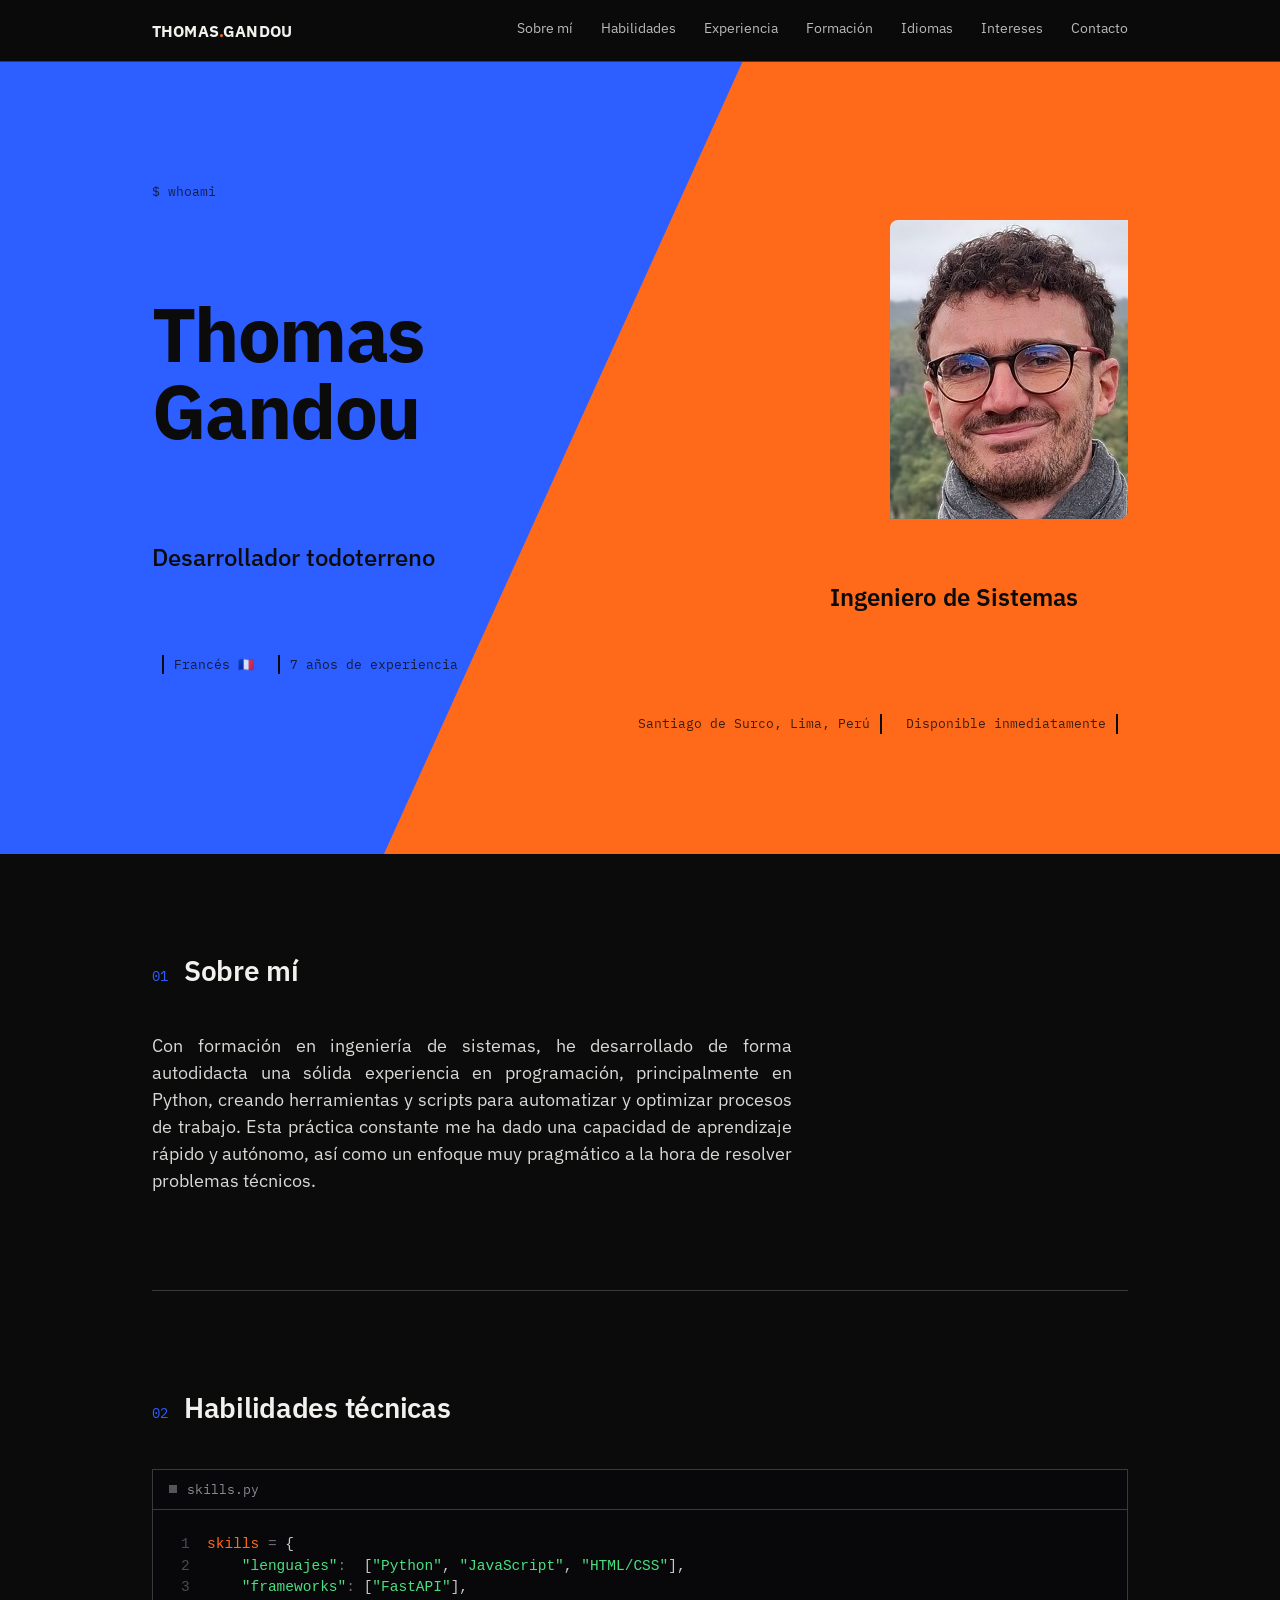
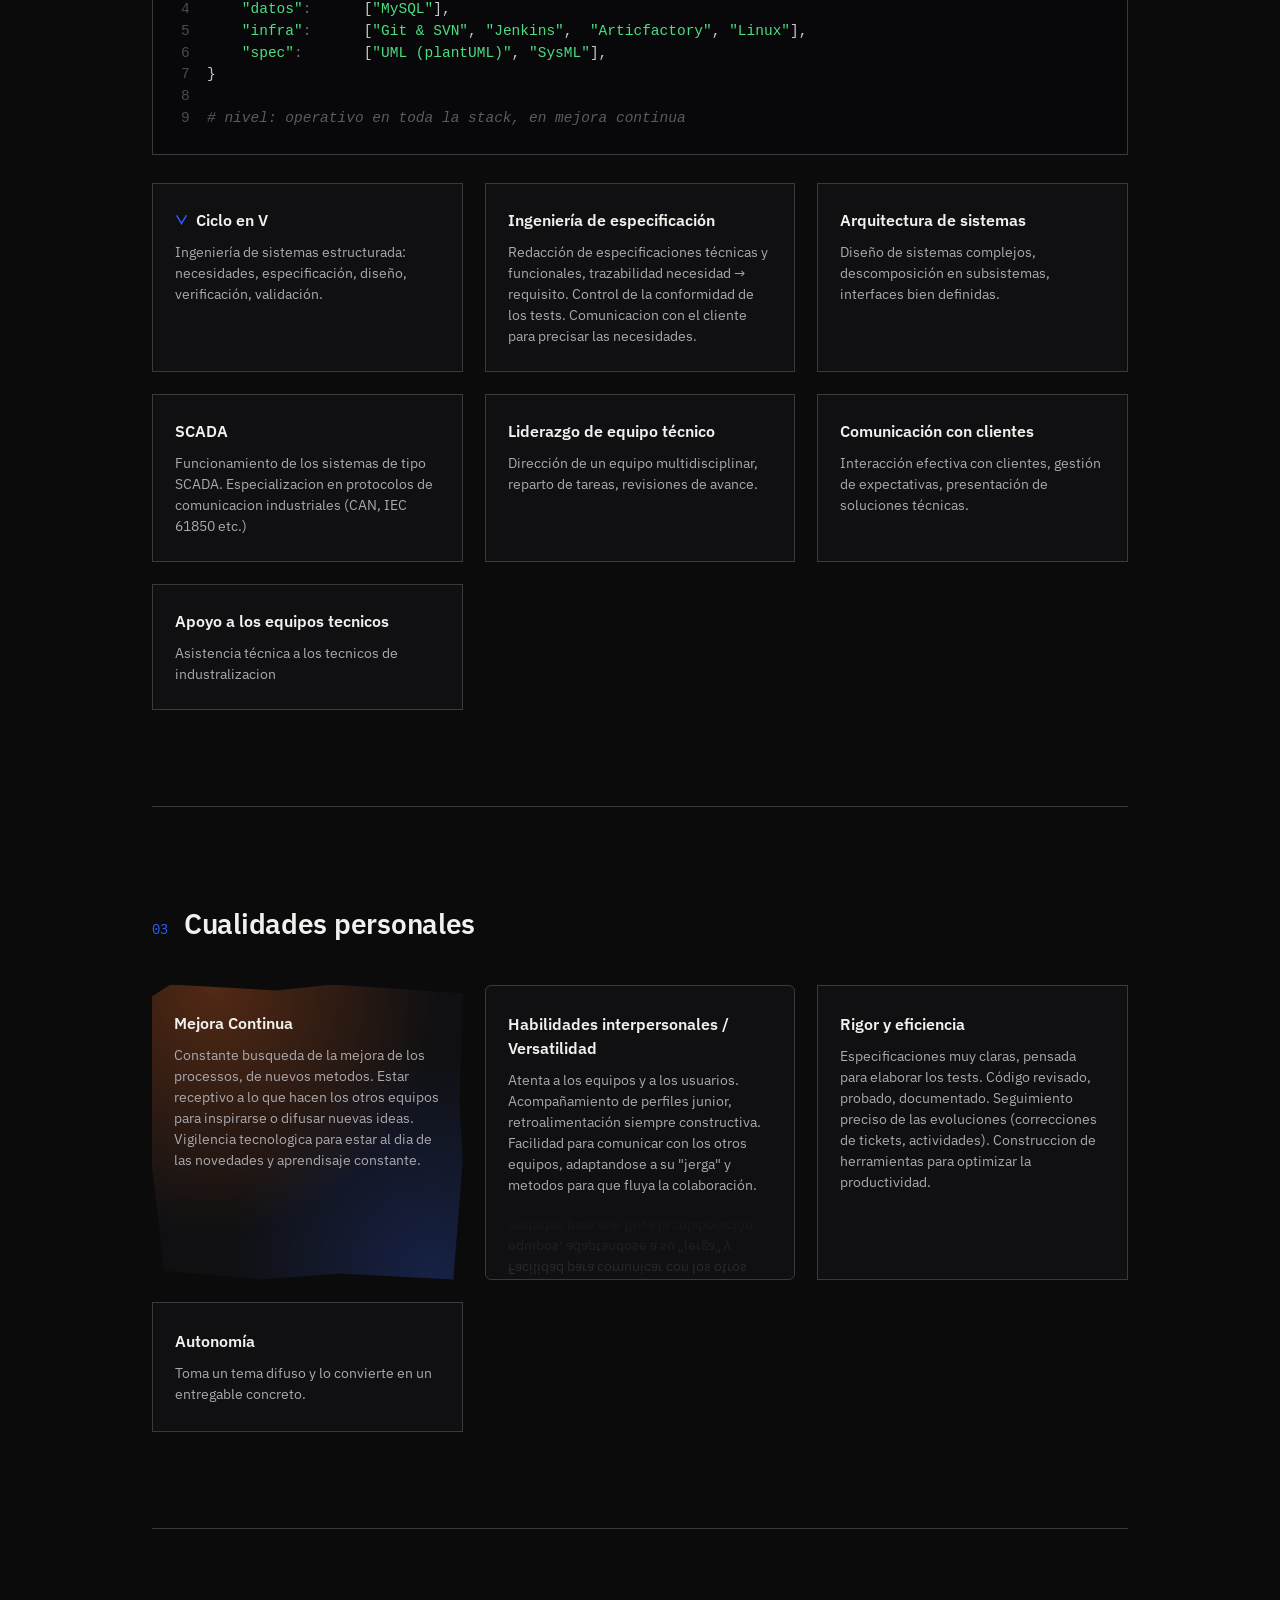
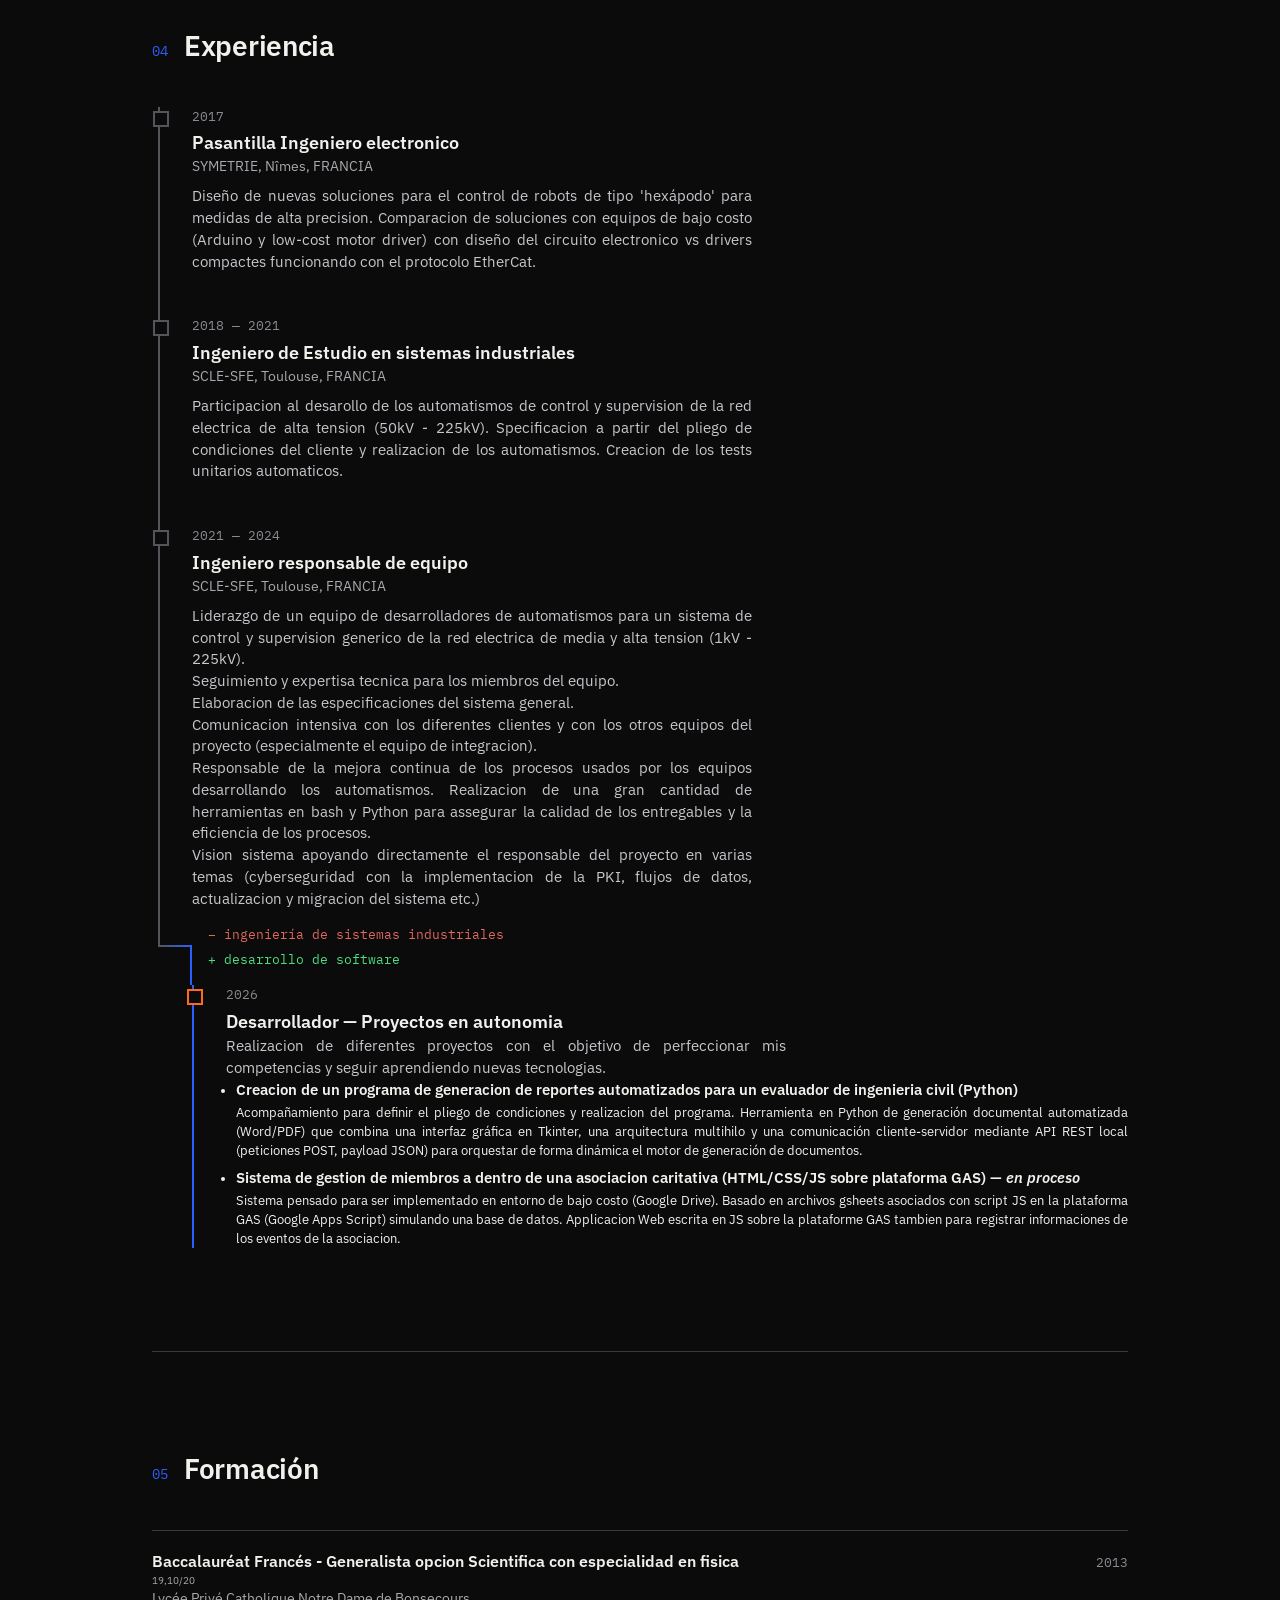
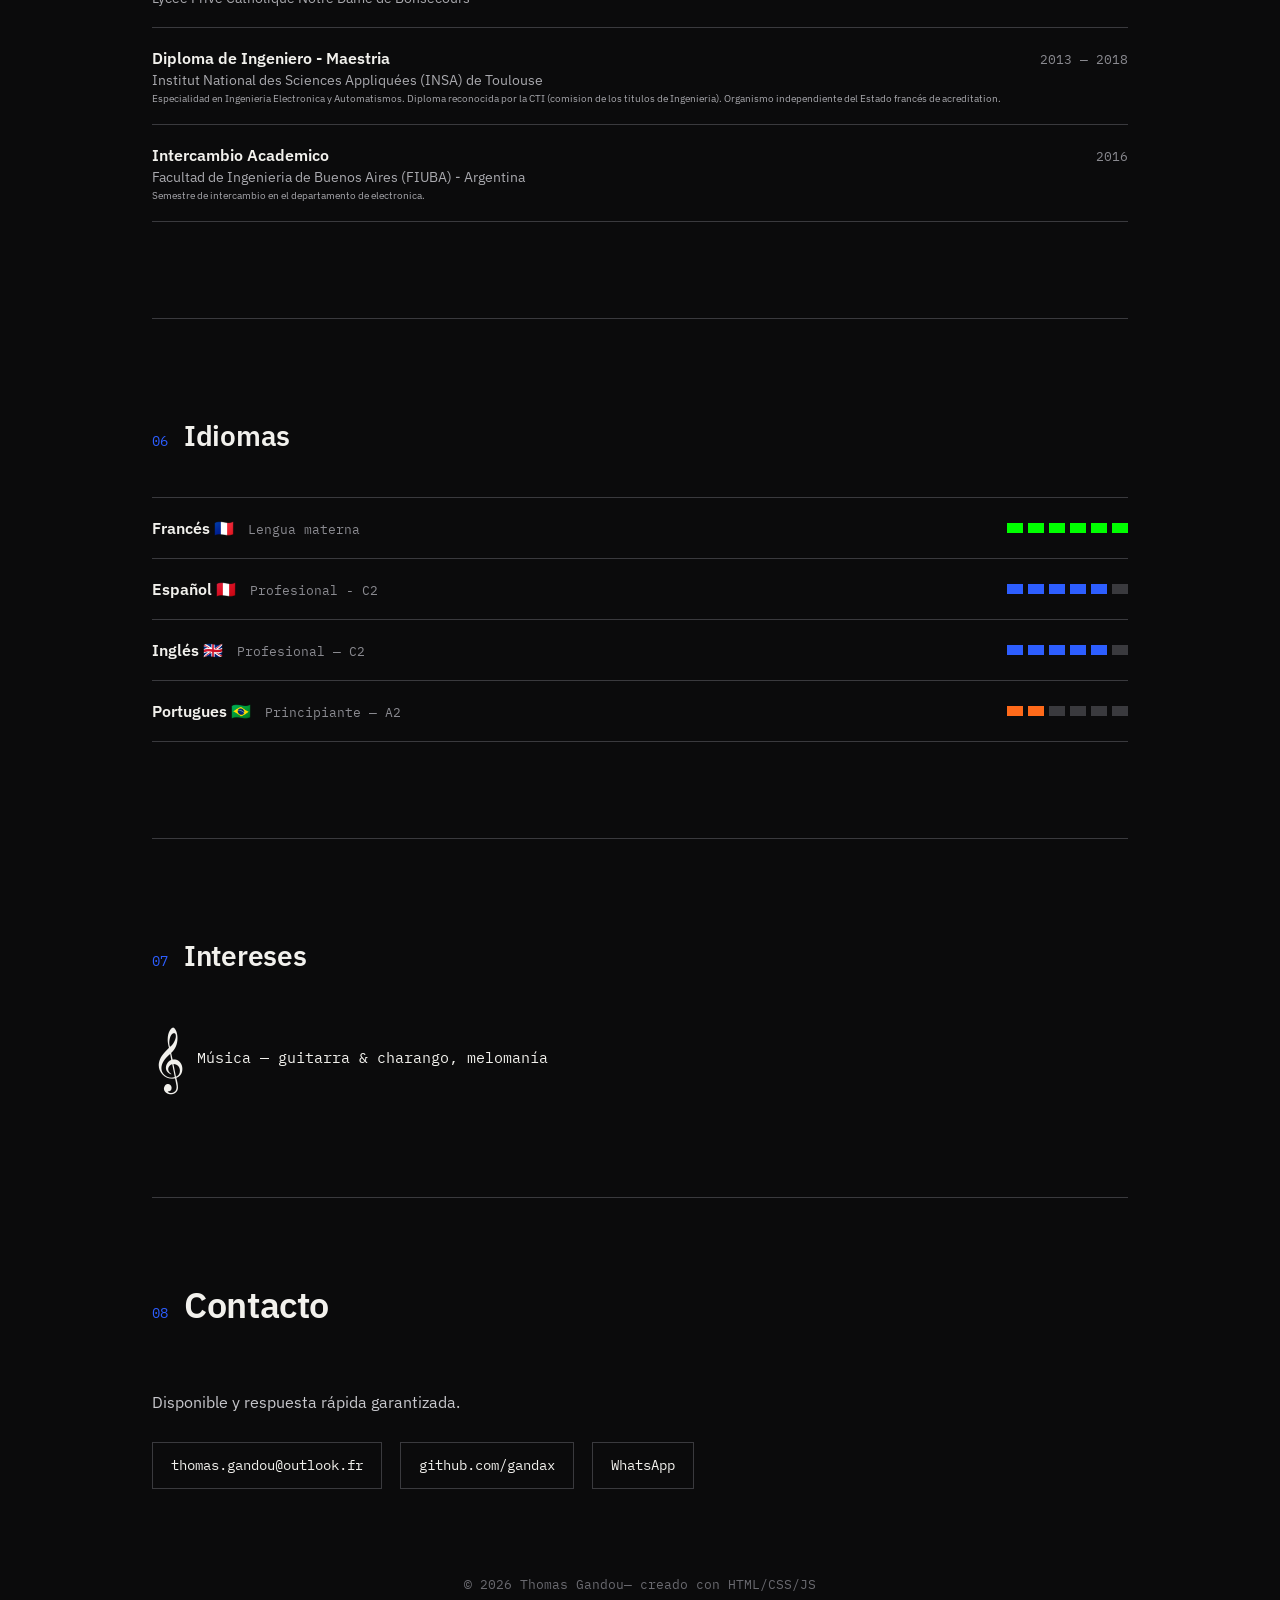
==== index.html @ 2ff6d4aa "First Commit" ====
<!DOCTYPE html>
<html lang="es">
<head>
  <meta charset="UTF-8">
  <meta name="viewport" content="width=device-width, initial-scale=1">
  <title>Thomas Gandou — Desarrollador Python</title>
  <link rel="stylesheet" href="style.css">
  <link rel="preconnect" href="https://fonts.googleapis.com">
  <link rel="preconnect" href="https://fonts.gstatic.com" crossorigin>
  <link href="https://fonts.googleapis.com/css2?family=IBM+Plex+Sans:wght@400;500;600;700&family=IBM+Plex+Mono:wght@400;500;600&display=swap" rel="stylesheet">
</head>
<body>

<header class="top">
  <nav>
    <div class="brand">THOMAS<span>.</span>GANDOU</div>
    <div class="navlinks">
      <a href="#about">Sobre mí</a>
      <a href="#skills">Habilidades</a>
      <a href="#experience">Experiencia</a>
      <a href="#education">Formación</a>
      <a href="#languages">Idiomas</a>
      <a href="#interests">Intereses</a>
      <a href="#contact">Contacto</a>
    </div>
  </nav>
</header>

<section class="hero">
  <div class="hero-inner">
    <div class="eyebrow opacity-in d1">$ whoami</div>
    <div class="hero-flex">
      <div class="hero-name">
        <h1 class="name opacity-in d2">Thomas<br>Gandou</h1>
      </div>
      <div class="hero-photo opacity-in d2">
        <img src="images/photo_id_squared.jpg" alt="Foto de Thomas Gandou">
      </div>
    </div>
    <p class="role opacity-in d3">Desarrollador todoterreno </p>
    <p class="role-secondary opacity-in d3">Ingeniero de Sistemas</p>
    <div class="hero-meta meta-left opacity-in d4">
      <div>Francés 🇫🇷</div>
      <div>7 años de experiencia</div>
    </div>
    <div class="hero-meta meta-right opacity-in d4">
      <div>Santiago de Surco, Lima, Perú</div>
      <div>Disponible inmediatamente</div>
    </div>
  </div>
</section>

<main class="wrap">

  <section id="about" class="about">
    <div class="section-head"><span class="index">01</span><h2>Sobre mí</h2></div>
    <p class="about-text">Con formación en ingeniería de sistemas, he desarrollado de forma autodidacta una sólida experiencia en programación, principalmente en Python, creando herramientas y scripts para automatizar y optimizar procesos de trabajo. Esta práctica constante me ha dado una capacidad de aprendizaje rápido y autónomo, así como un enfoque muy pragmático a la hora de resolver problemas técnicos.</p>
  </section>

  <section id="skills">
    <div class="section-head"><span class="index">02</span><h2>Habilidades técnicas</h2></div>
    <div class="code-panel">
      <div class="code-titlebar"><span class="dot"></span>skills.py</div>
      <pre><code><span class="ln">1</span><span class="tok-kw">skills</span> <span class="tok-punct">=</span> {
<span class="ln">2</span>    <span class="tok-str">"lenguajes"</span><span class="tok-punct">:</span>  [<span class="tok-str">"Python"</span>, <span class="tok-str">"JavaScript"</span>, <span class="tok-str">"HTML/CSS"</span>],
<span class="ln">3</span>    <span class="tok-str">"frameworks"</span><span class="tok-punct">:</span> [<span class="tok-str">"FastAPI"</span>],
<span class="ln">4</span>    <span class="tok-str">"datos"</span><span class="tok-punct">:</span>      [<span class="tok-str">"MySQL"</span>],
<span class="ln">5</span>    <span class="tok-str">"infra"</span><span class="tok-punct">:</span>      [<span class="tok-str">"Git & SVN"</span>, <span class="tok-str">"Jenkins"</span>,  <span class="tok-str">"Articfactory"</span>, <span class="tok-str">"Linux"</span>],
<span class="ln">6</span>    <span class="tok-str">"spec"</span><span class="tok-punct">:</span>       [<span class="tok-str">"UML (plantUML)"</span>, <span class="tok-str">"SysML"</span>],
<span class="ln">7</span>} 
<span class="ln">8</span>
<span class="ln">9</span><span class="tok-com"># nivel: operativo en toda la stack, en mejora continua</span></code></pre>
    </div>

    <div class="eng-grid">
      <div class="eng-card">
        <h3><svg class="vcycle-icon" viewBox="0 0 16 16"><polyline points="2,3 8,13 14,3"/></svg> Ciclo en V</h3>
        <p>Ingeniería de sistemas estructurada: necesidades, especificación, diseño, verificación, validación.</p>
      </div>
      <div class="eng-card">
        <h3>Ingeniería de especificación</h3>
        <p>Redacción de especificaciones técnicas y funcionales, trazabilidad necesidad → requisito. Control de la conformidad de los tests. Comunicacion con el cliente para precisar las necesidades.</p>
      </div>
      <div class="eng-card">
        <h3>Arquitectura de sistemas</h3>
        <p>Diseño de sistemas complejos, descomposición en subsistemas, interfaces bien definidas.  </p>
      </div>
      <div class="eng-card">
        <h3>SCADA</h3>
        <p>Funcionamiento de los sistemas de tipo SCADA. Especializacion en protocolos de comunicacion industriales (CAN, IEC 61850 etc.)</p>
      </div>
      <div class="eng-card">
        <h3>Liderazgo de equipo técnico</h3>
        <p>Dirección de un equipo multidisciplinar, reparto de tareas, revisiones de avance.</p>
      </div>
      <div class="eng-card">
        <h3>Comunicación con clientes</h3>
        <p>Interacción efectiva con clientes, gestión de expectativas, presentación de soluciones técnicas.</p>
      </div>
      <div class="eng-card">
        <h3>Apoyo a los equipos tecnicos</h3>
        <p>Asistencia técnica a los tecnicos de industralizacion</p>
      </div>
    </div>
  </section>

  <section id="soft-skills">
    <div class="section-head"><span class="index">03</span><h2>Cualidades personales</h2></div>
    <div class="skills-grid">

      <div class="trait-card trait-curious">
        <h3>Mejora Continua</h3>
        <p>Constante busqueda de la mejora de los processos, de nuevos metodos. Estar receptivo a lo que hacen los otros equipos para inspirarse o difusar nuevas ideas. Vigilencia tecnologica para estar al dia de las novedades y aprendisaje constante.</p>
      </div>

      <div class="trait-card trait-empathy">
        <div class="empathy-content">
          <h3>Habilidades interpersonales / Versatilidad</h3>
          <p>Atenta a los equipos y a los usuarios. Acompañamiento de perfiles junior, retroalimentación siempre constructiva. 
            Facilidad para comunicar con los otros equipos, adaptandose a su "jerga" y metodos para que fluya la colaboración.</p>
        </div>
        <div class="empathy-mirror" aria-hidden="true">
          <p>Facilidad para comunicar con los otros equipos, adaptandose a su "jerga" y metodos para que fluya la colaboración.</p>
        </div>
      </div>

      <div class="trait-card">
        <h3>Rigor y eficiencia</h3>
        <p>Especificaciones muy claras, pensada para elaborar los tests. Código revisado, probado, documentado. Seguimiento preciso de las evoluciones (correcciones de tickets, actividades). Construccion de herramientas para optimizar la productividad.</p>
      </div>

      <div class="trait-card">
        <h3>Autonomía</h3>
        <p>Toma un tema difuso y lo convierte en un entregable concreto.</p>
      </div>

    </div>
  </section>

  <section id="experience">
    <div class="section-head"><span class="index">04</span><h2>Experiencia</h2></div>
    <div class="timeline">
      <div class="tl-item">
        <div class="tl-period">2017</div>
        <div class="tl-role">Pasantilla Ingeniero electronico</div>
        <div class="tl-org">SYMETRIE, Nîmes, FRANCIA</div>
        <p class="tl-desc">Diseño de nuevas soluciones para el control de robots de tipo 'hexápodo' para medidas de alta precision. Comparacion de soluciones con equipos de bajo costo (Arduino y low-cost motor driver) con diseño del circuito electronico vs drivers compactes funcionando con el protocolo EtherCat. </p>
      </div>
      <div class="tl-item">
        <div class="tl-period">2018 — 2021</div>
        <div class="tl-role">Ingeniero de Estudio en sistemas industriales</div>
        <div class="tl-org">SCLE-SFE, Toulouse, FRANCIA</div>
        <p class="tl-desc">Participacion al desarollo de los automatismos de control y supervision de la red electrica de alta tension (50kV - 225kV). Specificacion a partir del pliego de condiciones del cliente y realizacion de los automatismos. Creacion de los tests unitarios automaticos. </p>
      </div>
      <div class="tl-item">
        <div class="tl-period">2021 — 2024</div>
        <div class="tl-role">Ingeniero responsable de equipo</div>
        <div class="tl-org">SCLE-SFE, Toulouse, FRANCIA</div>
        <p class="tl-desc">Liderazgo de un equipo de desarrolladores de automatismos para un sistema de control y supervision generico de la red electrica de media y alta tension (1kV - 225kV). 
          <br>Seguimiento y expertisa tecnica para los miembros del equipo. 
          <br>Elaboracion de las especificaciones del sistema general. 
          <br>Comunicacion intensiva con los diferentes clientes y con los otros equipos del proyecto (especialmente el equipo de integracion). 
          <br>Responsable de la mejora continua de los procesos usados por los equipos desarrollando los automatismos. Realizacion de una gran cantidad de herramientas en bash y Python para assegurar la calidad de los entregables y la eficiencia de los procesos. 
          <br>Vision sistema apoyando directamente el responsable del proyecto en varias temas (cyberseguridad con la implementacion de la PKI, flujos de datos, actualizacion y migracion del sistema etc.)</p>
      </div>
    </div>

    <div class="pivot">
      <div class="seg-a"></div>
      <div class="seg-b"></div>
      <div class="seg-c"></div>
      <div class="pivot-tag">
        <span class="diff-minus">ingeniería de sistemas industriales</span>
        <span class="diff-plus">desarrollo de software</span>
      </div>
    </div>

    <div class="timeline dev">
      <div class="tl-item alt">
        <div class="tl-period">2026</div>
        <div class="tl-role">Desarrollador — Proyectos en autonomia</div>
        <p class="tl-desc">Realizacion de diferentes proyectos con el objetivo de perfeccionar mis competencias y seguir aprendiendo nuevas tecnologias. </p>
        <ul class="list-desc">
          <li><h4>Creacion de un programa de generacion de reportes automatizados para un evaluador de ingenieria civil (Python)</h4>Acompañamiento para definir el pliego de condiciones y realizacion del programa. Herramienta en Python de generación documental automatizada (Word/PDF) que combina una interfaz gráfica en Tkinter, una arquitectura multihilo y una comunicación cliente-servidor mediante API REST local (peticiones POST, payload JSON) para orquestar de forma dinámica el motor de generación de documentos. </li>
          <li><h4>Sistema de gestion de miembros a dentro de una asociacion caritativa (HTML/CSS/JS sobre plataforma GAS) — <i>en proceso</i></h4>Sistema pensado para ser implementado en entorno de bajo costo (Google Drive). Basado en archivos gsheets asociados con script JS en la plataforma GAS (Google Apps Script) simulando una base de datos. Applicacion Web escrita en JS sobre la plataforme GAS tambien para registrar informaciones de los eventos de la asociacion.</li>
        </ul>
      </div>
    </div>
  </section>

  <section id="education">
    <div class="section-head"><span class="index">05</span><h2>Formación</h2></div>
    <div class="edu-list">
      <div class="edu-item">
        <div>
          <div class="edu-title">Baccalauréat Francés - Generalista opcion Scientifica con especialidad en fisica</div>
          <div class="edu-description">19,10/20</div>
          <div class="edu-school">Lycée Privé Catholique Notre Dame de Bonsecours</div>
        </div>
        <div class="edu-period">2013</div>
      </div>
      <div class="edu-item">
        <div>
          <div class="edu-title">Diploma de Ingeniero - Maestria</div>
          <div class="edu-school">Institut National des Sciences Appliquées (INSA) de Toulouse</div>
          <div class="edu-description">Especialidad en Ingenieria Electronica y Automatismos. Diploma reconocida por la CTI (comision de los titulos de Ingenieria). Organismo independiente del Estado francés de acreditation.</div>
        </div>
        <div class="edu-period">2013 — 2018</div>
      </div>
      <div class="edu-item">
        <div>
          <div class="edu-title">Intercambio Academico</div>
          <div class="edu-school">Facultad de Ingenieria de Buenos Aires (FIUBA) - Argentina</div>
          <div class="edu-description">Semestre de intercambio en el departamento de electronica.</div>
        </div>
        <div class="edu-period">2016</div>
      </div>
    </div>
  </section>

  <section id="languages">
    <div class="section-head"><span class="index">06</span><h2>Idiomas</h2></div>
    <div class="lang-list">
      <div class="lang-item full">
        <div><span class="lang-name">Francés 🇫🇷</span><span class="lang-label">Lengua materna</span></div>
        <div class="lang-level"><span class="filled"></span><span class="filled"></span><span class="filled"></span><span class="filled"></span><span class="filled"></span><span class="filled"></span></div>
      </div>
      <div class="lang-item">
        <div><span class="lang-name">Español 🇵🇪</span><span class="lang-label">Profesional - C2</span></div>
        <div class="lang-level"><span class="filled"></span><span class="filled"></span><span class="filled"></span><span class="filled"></span><span class="filled"></span><span></span></div>
      </div>
      <div class="lang-item">
        <div><span class="lang-name">Inglés 🇬🇧</span><span class="lang-label">Profesional — C2</span></div>
        <div class="lang-level"><span class="filled"></span><span class="filled"></span><span class="filled"></span><span class="filled"></span><span class="filled"></span><span></span></div>
      </div>      
      <div class="lang-item alt">
        <div><span class="lang-name">Portugues 🇧🇷</span><span class="lang-label">Principiante — A2</span></div>
        <div class="lang-level"><span class="filled"></span><span class="filled"></span><span></span><span></span><span></span><span></span></div>
      </div>
    </div>
  </section>

  <section id="interests">
    <div class="section-head"><span class="index">07</span><h2>Intereses</h2></div>
    <div class="staff-wrap">
        <p class="staff-clef">𝄞</p>
        <p class="staff-label">Música — guitarra &amp; charango, melomanía</p>
    </div>
  </section>

  <section id="contact" class="contact">
    <div class="section-head"><span class="index">08</span><h2>Contacto</h2></div>
    <p style="color:#c7c7cc; max-width:480px;">Disponible y respuesta rápida garantizada.</p>
    <div class="contact-links">
      <a href="mailto:thomas.gandou@outlook.fr">thomas.gandou@outlook.fr</a>
      <a href="https://github.com/gandax" target="_blank" rel="noopener">github.com/gandax</a>
      <a href="https://wa.me/51910080979" target="_blank" rel="noopener">WhatsApp</a>
    </div>
  </section>

</main>

<footer>© 2026 Thomas Gandou— creado con HTML/CSS/JS</footer>

</body>
</html>
---- style.css ----
:root{
--ink:#0B0B0C;
--paper:#F2F1ED;
--blue:#2D5EFF;
--orange:#FF6A1A;
--line:#3A3A3E;
--line-soft:#54545a;
--green:#4ADE80;
--mono: "IBM Plex Mono", ui-monospace, monospace;
--sans: "IBM Plex Sans", -apple-system, sans-serif;
}

*{box-sizing:border-box; margin:0; padding:0;}

html{scroll-behavior:smooth;}

body{
background:var(--ink);
color:var(--paper);
font-family:var(--sans);
line-height:1.5;
-webkit-font-smoothing:antialiased;
}

a{color:inherit; text-decoration:none;}

.wrap{max-width:1040px; margin:0 auto; padding:0 32px;}

/* ---------- NAV ---------- */
header.top{
position:sticky; top:0; z-index:50;
background:rgba(11,11,12,0.92);
backdrop-filter:blur(6px);
border-bottom:1px solid var(--line);
}
nav{
display:flex; align-items:center; justify-content:space-between;
padding:18px 32px; max-width:1040px; margin:0 auto;
}
.brand{font-weight:700; font-size:16px; letter-spacing:0.01em;}
.brand span{color:var(--orange);}
.navlinks{display:flex; gap:28px; font-size:14px;}
.navlinks a{
color:#b9b9bd; border-bottom:2px solid transparent; padding-bottom:2px;
transition:color .15s, border-color .15s;
}
.navlinks a:hover, .navlinks a:focus-visible{color:var(--paper); border-color:var(--blue);}

/* ---------- HERO ---------- */
.hero{
position:relative;
min-height:88vh;
display:flex; align-items:center;
overflow:hidden;
background:var(--blue);
}
.hero::after{
content:"";
position:absolute; inset:0;
background:var(--orange);
clip-path:polygon(58% 0, 100% 0, 100% 100%, 30% 100%);
}

.hero-flex{
display:flex;
align-items: center;
justify-content: space-between;
width: 100%;
}

.hero-name{
    flex: 1;
}

.hero-photo {
  max-width: 40%;
  height: auto;
  /*margin-right: 60px;*/
}

/* Version mobile */
@media (max-width: 768px) {
  .hero-flex {
    flex-direction: column;
    align-items: center;
    text-align: center;
    gap: 1.5rem;
  }
  .hero-photo {
    max-width: 100%; 
  }
}

img {
   border-radius: 8px 0px 8px 0px; 
}

.hero-inner{
position:relative; z-index:2;
max-width:1040px; margin:0 auto; padding:0 32px;
width:100%;
}
.hero-inner .eyebrow{
font-family:var(--mono);
font-size:13px;
color:rgba(11,11,12,0.75);
margin-bottom:18px;
}
h1.name{
font-size:clamp(40px, 7vw, 76px);
font-weight:700;
color:var(--ink);
letter-spacing:-0.02em;
line-height:1.02;
max-width:640px;
}
.role{
font-size:clamp(18px, 2.4vw, 24px);
color:var(--ink);
font-weight:500;
margin-top:14px;
max-width:520px;
}

.right-role{
    text-align:right;
}

.role-secondary{
font-size:clamp(18px, 2.4vw, 24px);
color:var(--ink);
font-weight:600;
margin-top:4px;
margin-left:auto;
margin-right:50px;
width:fit-content;
text-align:right;
}

.hero-meta{
display:flex; gap:24px; margin-top:40px;
font-family:var(--mono); font-size:13px; color:rgba(11,11,12,0.8);
flex-wrap:wrap;
}
.meta-left div{border-left:2px solid var(--ink); padding-left:10px;}
.meta-right div{border-right:2px solid var(--ink); padding-right:10px;}
.meta-left {justify-content:left; text-align:left; margin-right:auto; margin-left:10px;}
.meta-right {justify-content:right; text-align:right; margin-left:auto; margin-right:10px;}

.opacity-in{opacity:0; transform:translateY(14px); animation:riseIn .7s ease forwards;}
.d1{animation-delay:.05s;} .d2{animation-delay:.15s;} .d3{animation-delay:.28s;} .d4{animation-delay:.4s;}
@keyframes riseIn{to{opacity:1; transform:translateY(0);}}
@media (prefers-reduced-motion:reduce){
.opacity-in{animation:none; opacity:1; transform:none;}
}

/* ---------- SECTION ABOUT ---------- */
.about-text{
    text-align:justify;
}

/* ---------- SECTION SHELL ---------- */
section{padding:96px 0; border-bottom:1px solid var(--line);}
section:last-of-type{border-bottom:none;}
.section-head{
display:flex; align-items:baseline; gap:16px;
margin-bottom:40px;
}
.index{font-family:var(--mono); color:var(--blue); font-size:14px;}
h2{font-size:28px; font-weight:600; letter-spacing:-0.01em;}

/* ---------- ABOUT (Efficient) ---------- */
.about p{
max-width:640px;
font-size:18px;
color:#d8d8d4;
}

/* ---------- SKILLS: CODE BLOCK (Compétent) ---------- */
.code-panel{
background:#08080a;
border:1px solid var(--line);
font-family:var(--mono);
font-size:14.5px;
overflow-x:auto;
}
.code-titlebar{
display:flex; align-items:center; gap:10px;
padding:10px 16px;
border-bottom:1px solid var(--line);
color:#8a8a90;
font-size:12.5px;
}
.code-titlebar .dot{width:8px; height:8px; background:var(--line-soft); display:inline-block;}
pre{padding:24px 28px; overflow-x:auto;}
code{color:#c7c7cc;}
.ln{color:#4a4a50; display:inline-block; width:26px; user-select:none;}
.tok-key{color:#8ab4ff;}
.tok-str{color:var(--green);}
.tok-punct{color:#6f6f76;}
.tok-kw{color:var(--orange);}
.tok-com{color:#5a5a60; font-style:italic;}

/* ---------- SOFT SKILLS GRID ---------- */
.skills-grid{
display:grid;
grid-template-columns:repeat(auto-fit, minmax(300px, 1fr));
gap:22px;
}
.trait-card{
border:1px solid var(--line);
padding:26px 22px;
background:#101012;
justify-self: center;
}
.trait-card h3{font-size:16px; font-weight:600; margin-bottom:10px;}
.trait-card p{font-size:14px; color:#a9a9ae;}

/* Curiosité / ouverture — contour brisé + couleur diffuse */
.trait-curious{
background:
    radial-gradient(120% 140% at 20% 0%, rgba(255,106,26,0.28), transparent 60%),
    radial-gradient(120% 140% at 90% 100%, rgba(45,94,255,0.22), transparent 55%),
    #101012;
border:none;
clip-path:polygon(
    0% 4%, 6% 0%, 40% 2%, 58% 0%, 100% 3%,
    99% 40%, 100% 60%, 97% 100%, 60% 98%,
    35% 100%, 4% 97%, 0% 62%
);
position:relative;
}
.trait-curious h3{color:var(--paper);}

/* Empathie — carte miroir (unique exception à l'angle droit) */
.trait-empathy{
border:1px solid var(--line);
border-radius:6px;
padding:0;
overflow:hidden;
background:#101012;
}
.empathy-content{padding:26px 22px 0px;}
.empathy-mirror{
padding:0 22px 20px;
transform:scaleY(-1);
-webkit-mask-image:linear-gradient(to bottom, rgba(0,0,0,0.35), transparent 85%);
mask-image:linear-gradient(to bottom, rgba(0,0,0,0.35), transparent 85%);
opacity:0.55;
pointer-events:none;
}

/* ---------- ENGINEERING: cadres de compétences (hors bloc code) ---------- */
.eng-grid{
display:grid;
grid-template-columns:repeat(auto-fit, minmax(300px, 1fr));
gap:22px;
margin-top:28px;
}

.eng-card{
border:1px solid var(--line);
padding:24px 22px;
background:#101012;
}
.eng-card h3{font-size:16px; font-weight:600; margin-bottom:10px; display:flex; align-items:center; gap:8px;}
.eng-card p{font-size:14px; color:#a9a9ae;}

/* TODO : Animation sur l'opacité pour que ça soit plus soft */
.eng-card:hover{border-color:var(--blue); color:var(--blue);}

.vcycle-icon{
display:inline-block; vertical-align:middle;
width:13px; height:13px; flex:none;
}
.vcycle-icon polyline{fill:none; stroke:var(--blue); stroke-width:1.8;}

/* ---------- EXPERIENCE TIMELINE (Sérieux) ---------- */
.timeline{border-left:2px solid var(--line-soft); margin-left:6px;}
.timeline.dev{border-left:2px solid var(--blue); margin-left:40px;}
.tl-item{
position:relative;
padding:0 0 44px 32px;
}
.tl-item:last-child{padding-bottom:0;}
.tl-item::before{
content:"";
position:absolute; left:-7px; top:4px;
width:12px; height:12px;
background:var(--ink);
border:2px solid var(--line-soft);
}
.timeline.dev .tl-item::before{border-color:var(--blue);}
.timeline.dev .tl-item.alt::before{border-color:var(--orange);}
.tl-period{font-family:var(--mono); font-size:12.5px; color:#8a8a90; margin-bottom:4px;}
.tl-role{font-size:18px; font-weight:600;}
.tl-org{font-size:14px; color:#a9a9ae; margin-bottom:8px;}
.tl-desc{font-size:14.5px; color:#c7c7cc; max-width:560px; text-align: justify;}

.list-desc {
    font-size:12.5px;
    margin-left: 10px;
}

.list-desc li {
    margin-bottom: 7px;
    text-align: justify;
}

.list-desc h4{
    font-size:14.5px;
    font-weight: 600;
    margin-bottom: 3px;
    text-align: left;
}

/* ---------- PIVOT: le coude du virage de carrière ---------- */
.pivot{position:relative; height:76px;}
.pivot .seg-a{position:absolute; left:6px; top:0; width:2px; height:36px; background:var(--line-soft);}
.pivot .seg-b{position:absolute; left:6px; top:36px; width:34px; height:2px; background:linear-gradient(to right, var(--line-soft), var(--blue));}
.pivot .seg-c{position:absolute; left:38px; top:36px; width:2px; height:40px; background:var(--blue);}
.pivot-tag{
margin-left:56px; padding-top:16px;
display:inline-flex; flex-direction:column; gap:6px;
font-family:var(--mono); font-size:12.5px;
}
.diff-minus{color:#e2685f;}
.diff-minus::before{content:"− "; }
.diff-plus{color:var(--green);}
.diff-plus::before{content:"+ ";}

/* ---------- EDUCATION ---------- */
.edu-list{display:flex; flex-direction:column;}
.edu-item{
display:flex; justify-content:space-between; align-items:baseline;
padding:18px 0; border-top:1px solid var(--line);
gap:20px; flex-wrap:wrap;
}
.edu-item:last-child{border-bottom:1px solid var(--line);}
.edu-title{font-weight:600; font-size:16px;}
.edu-school{font-size:14px; color:#a9a9ae;}
.edu-period{font-family:var(--mono); font-size:12.5px; color:#8a8a90; white-space:nowrap;}
.edu-description{font-size:10px; color:#a9a9ae;}

/* ---------- LANGUAGES ---------- */
.lang-list{display:flex; flex-direction:column;}
.lang-item{
display:flex; justify-content:space-between; align-items:center;
padding:18px 0; border-top:1px solid var(--line);
gap:20px; flex-wrap:wrap;
}
.lang-item:last-child{border-bottom:1px solid var(--line);}
.lang-name{font-weight:600; font-size:16px; min-width:140px;}
.lang-label{font-family:var(--mono); font-size:12.5px; color:#8a8a90; margin-left:14px;}
.lang-level{display:flex; gap:5px;}
.lang-level span{
width:16px; height:10px;
background:var(--line);
}
.lang-level span.filled{background:var(--blue);}
.lang-item.alt .lang-level span.filled{background:var(--orange);}
.lang-item.full .lang-level span.filled{background:rgba(0,255,0,1);}

/* ---------- INTERESTS: portée musicale ---------- */
.staff-wrap{
display: flex;
align-items: center;
}
.staff-clef{fill:var(--blue); font-family: Georgia, "Times New Roman", serif; font-size:56px}
.staff-label{fill:var(--paper); font-family:var(--mono); font-size:15px; margin-left:12px}

/* ---------- CONTACT ---------- */
.contact{padding-top:80px; padding-bottom:60px;}
.contact h2{font-size:36px; margin-bottom:18px;}
.contact-links{
display:flex; gap:18px; flex-wrap:wrap; margin-top:28px;
}
.contact-links a{
font-family:var(--mono); font-size:14px;
border:1px solid var(--line); padding:12px 18px;
transition:border-color .15s, color .15s;
}
.contact-links a:hover{border-color:var(--blue); color:var(--blue);}
footer{
text-align:center; font-size:12.5px; color:#6a6a70;
padding:26px 0; font-family:var(--mono);
}

@media (max-width:640px){
.navlinks{display:none;}
section{padding:64px 0;}
.hero{min-height:80vh;}
}
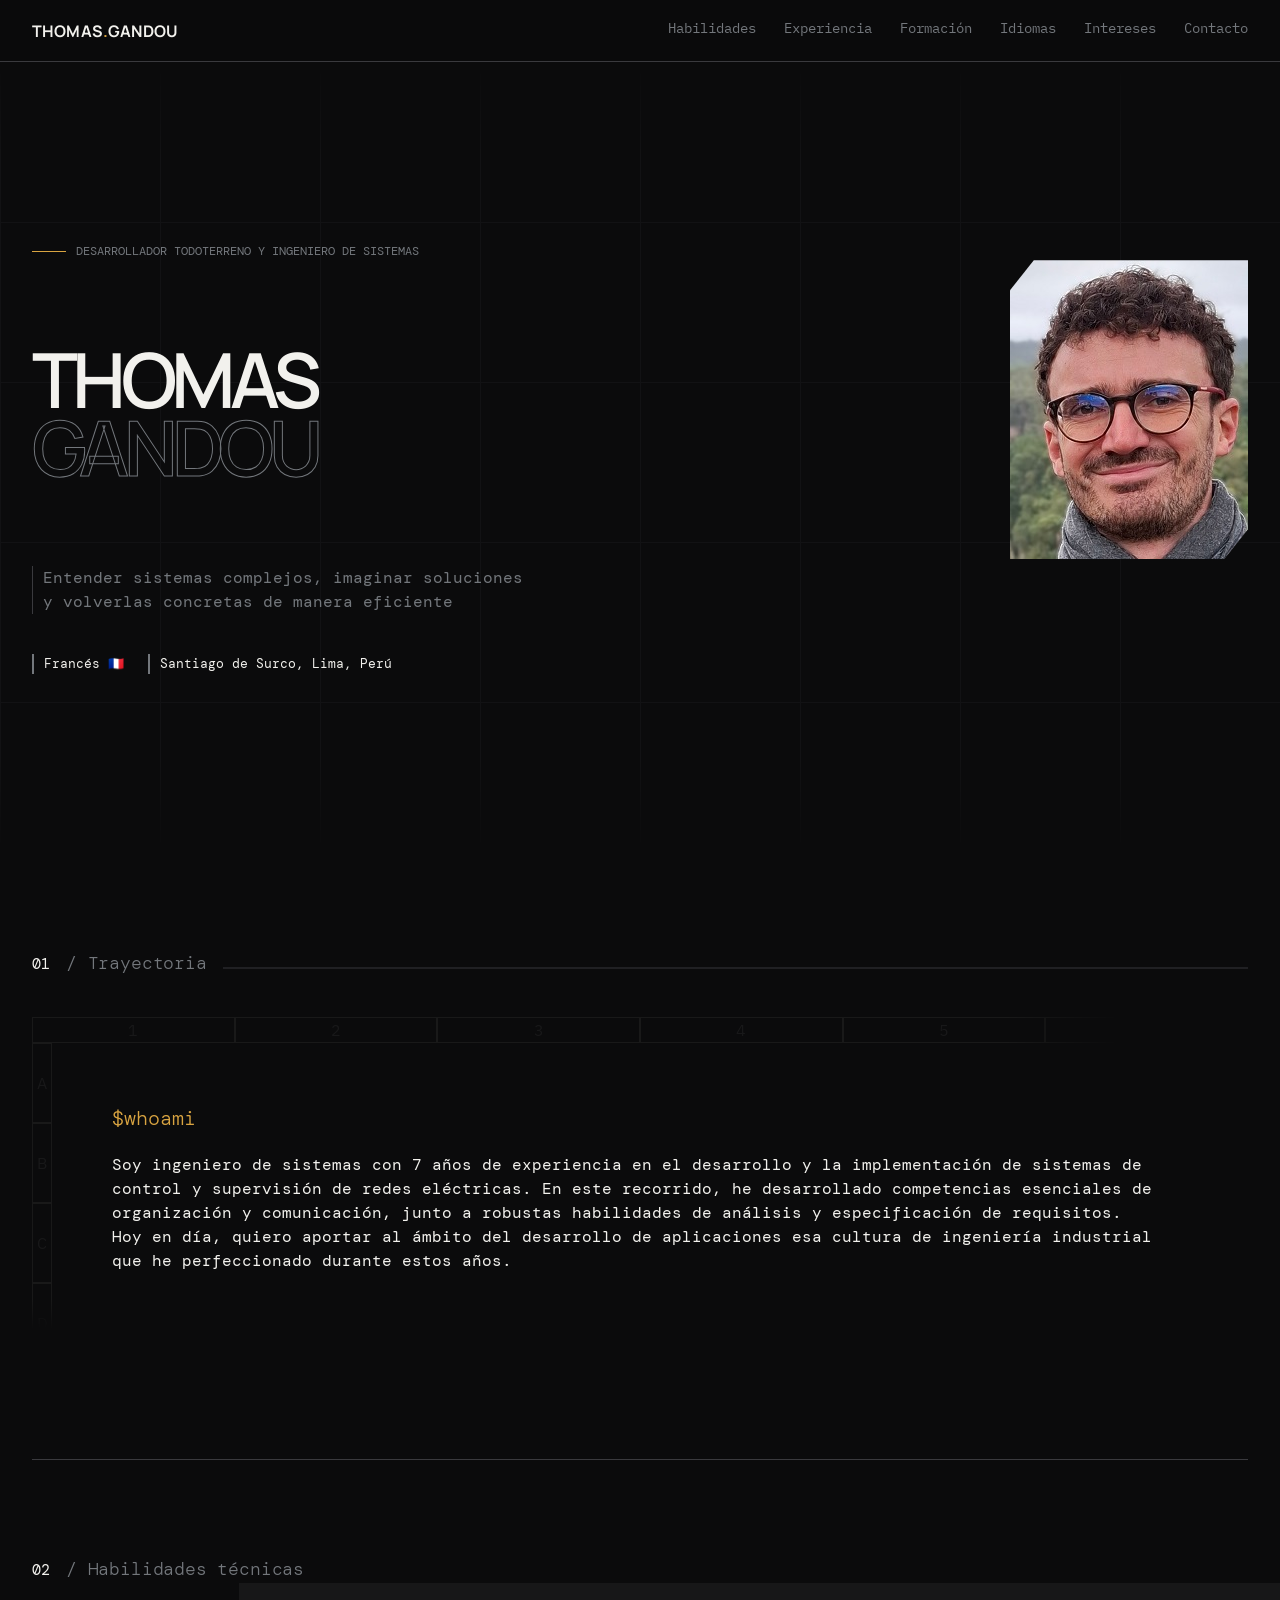
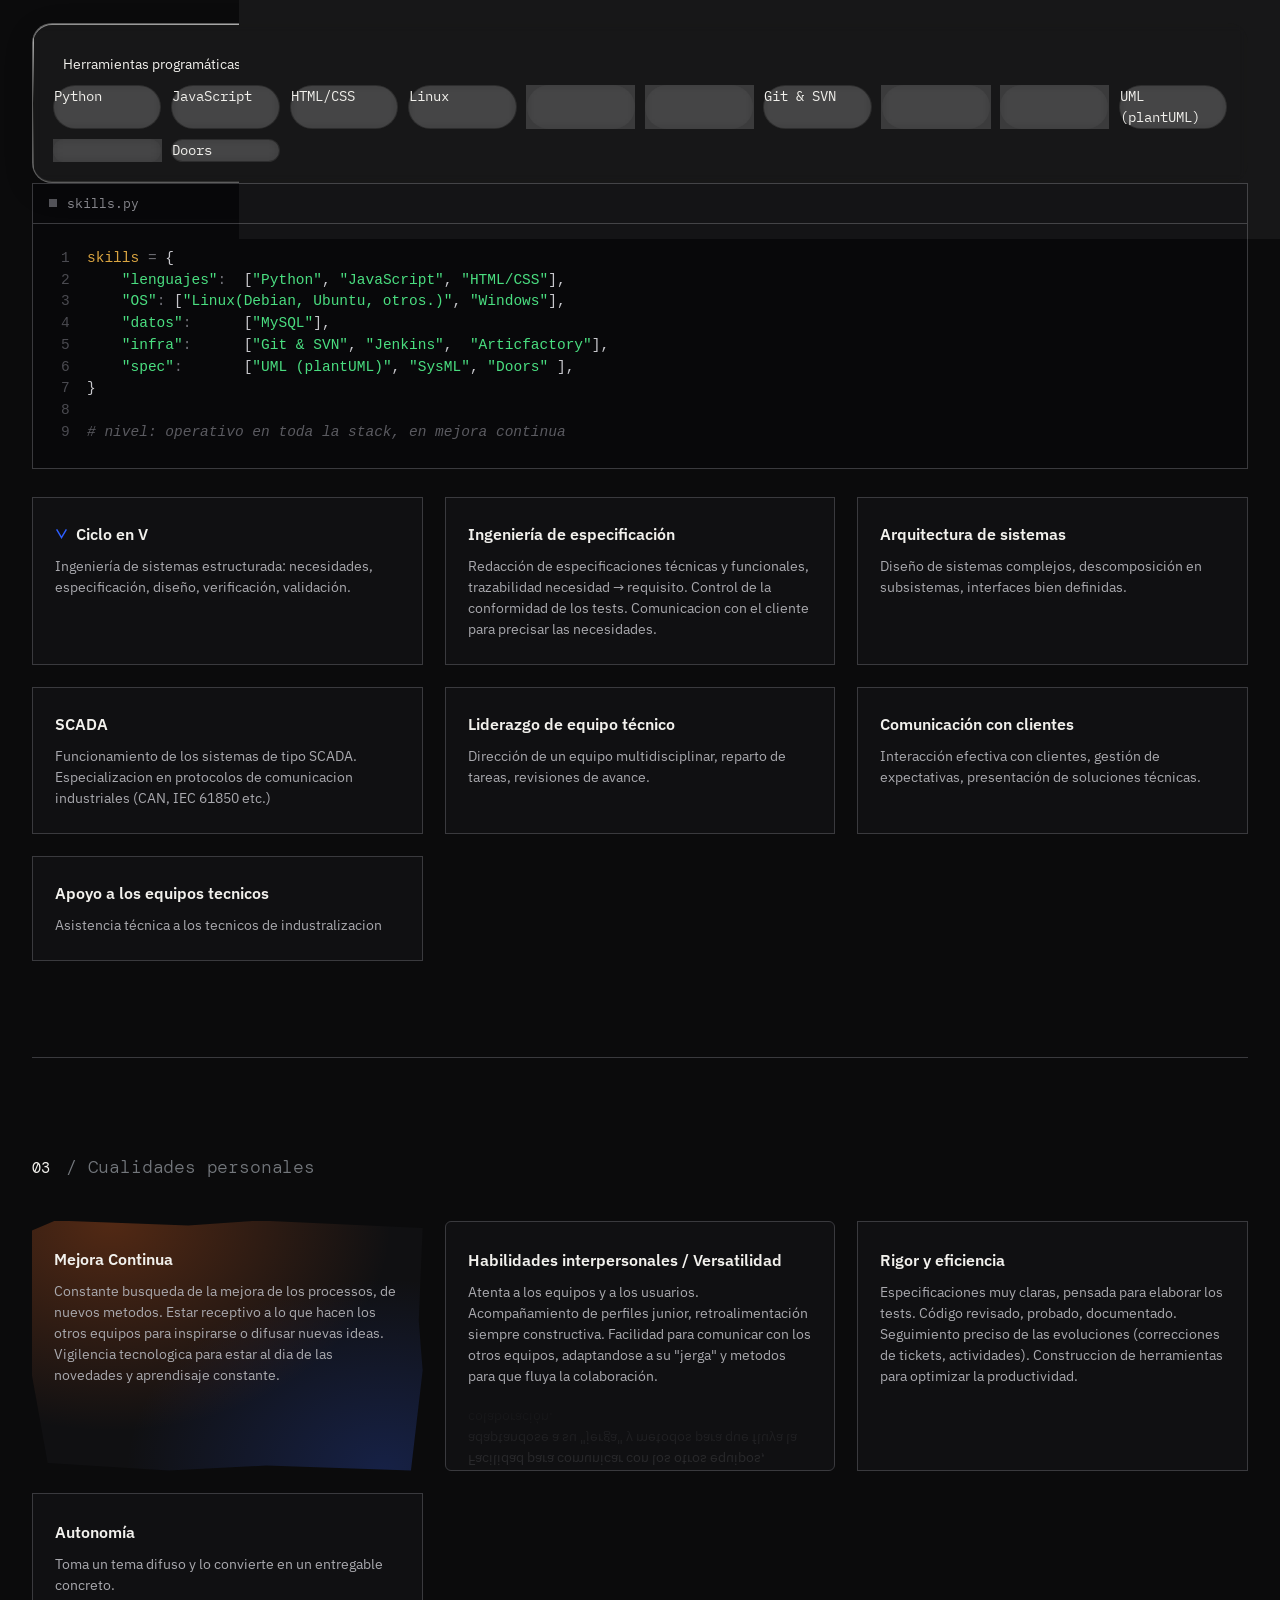
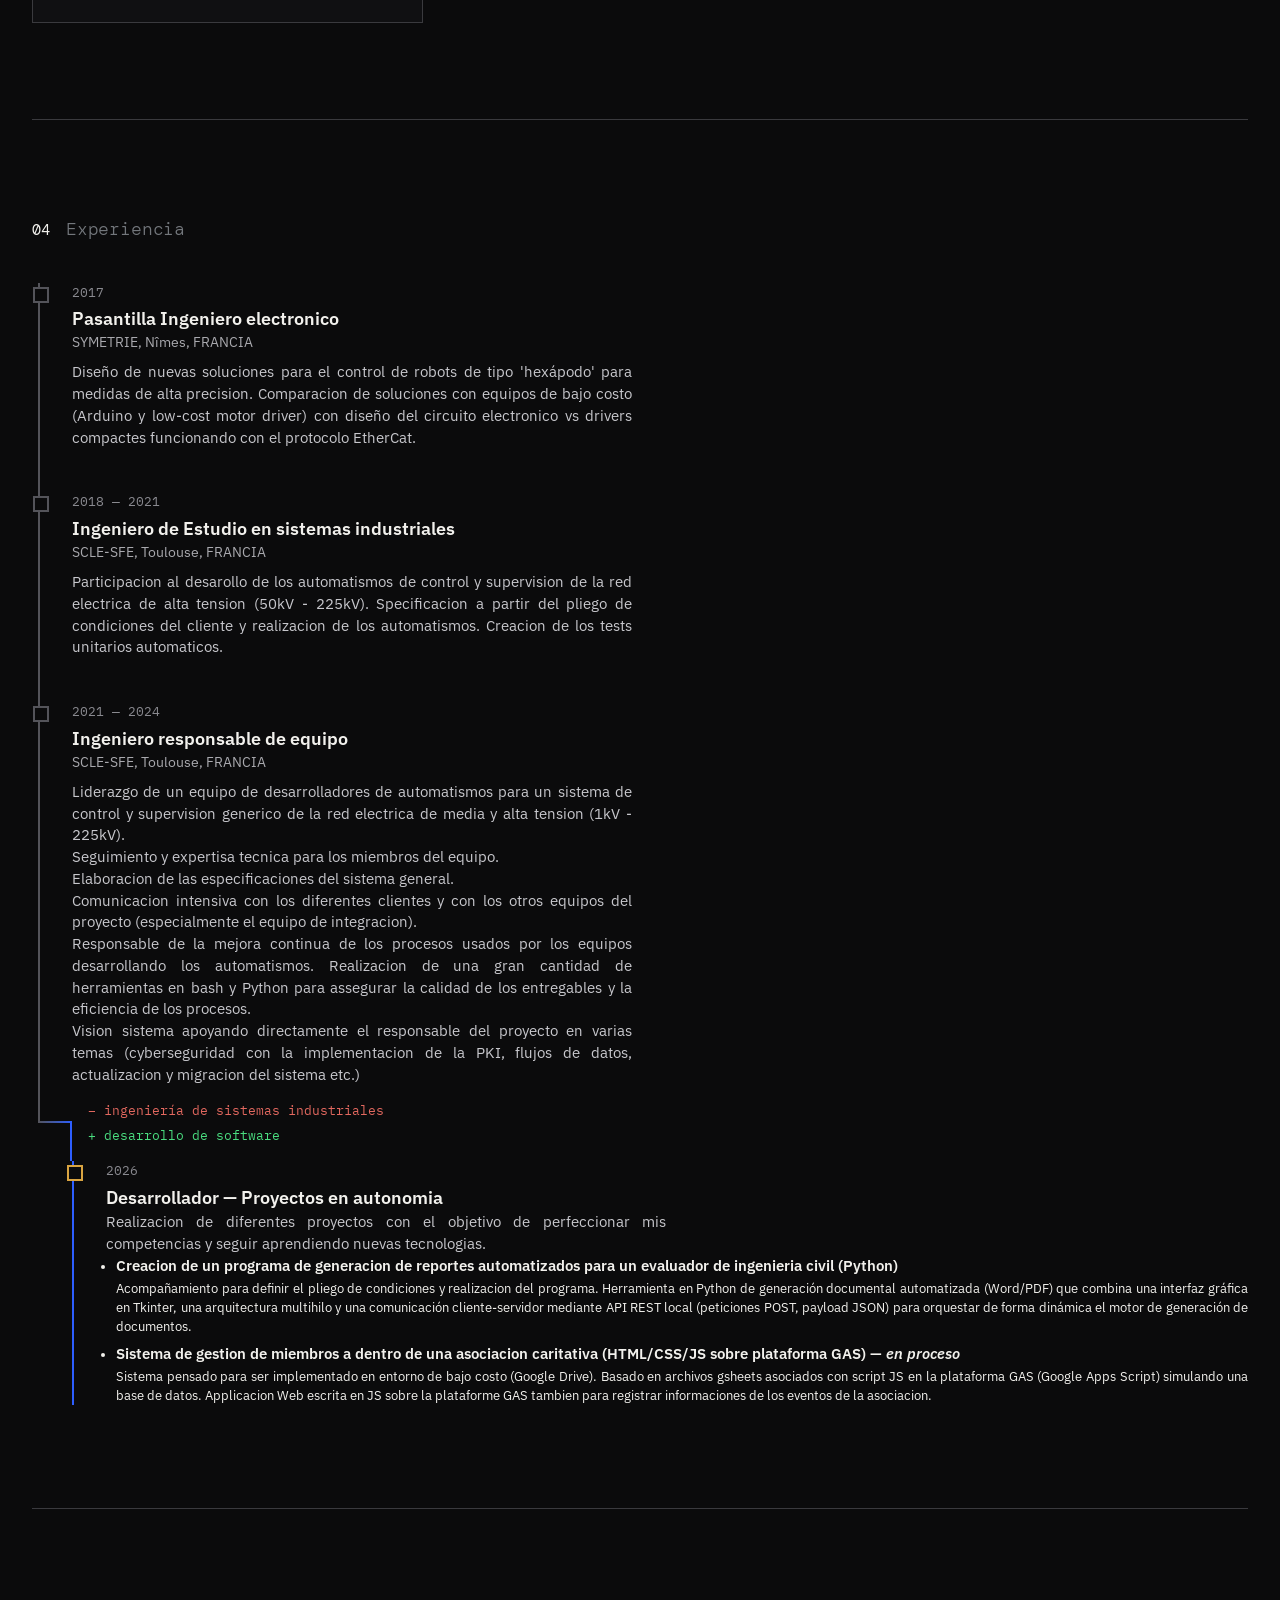
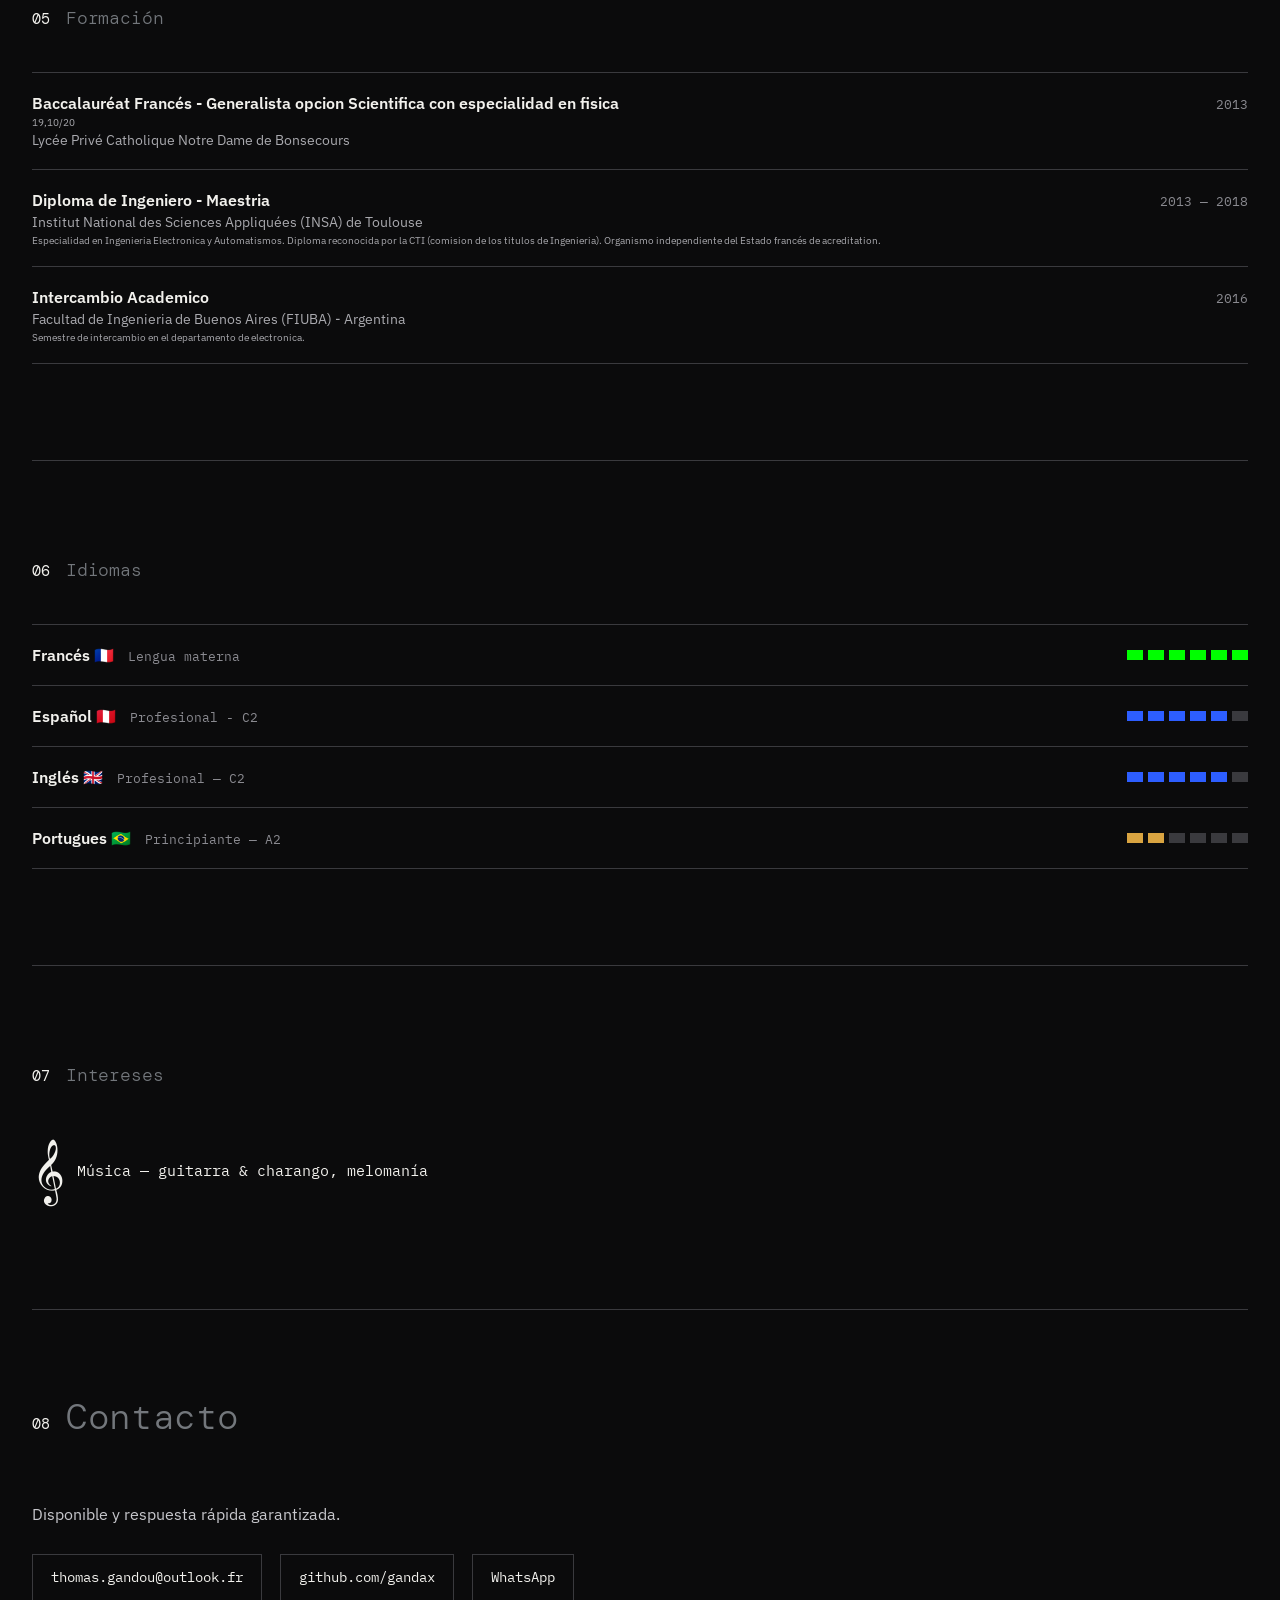
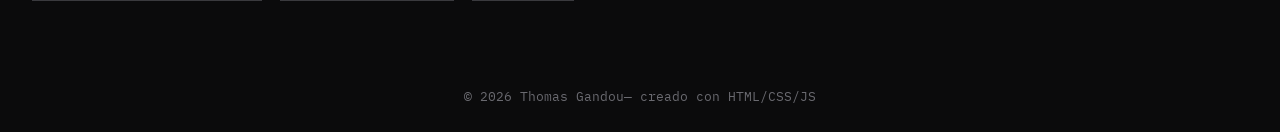
==== commit 3944a411: "mise en place du nouveau design" ====
--- a/index.html
+++ b/index.html
@@ -15,7 +15,6 @@
   <nav>
     <div class="brand">THOMAS<span>.</span>GANDOU</div>
     <div class="navlinks">
-      <a href="#about">Sobre mí</a>
       <a href="#skills">Habilidades</a>
       <a href="#experience">Experiencia</a>
       <a href="#education">Formación</a>
@@ -27,46 +26,85 @@
 </header>
 
 <section class="hero">
+  <div class="hero-grid-bg"></div>
   <div class="hero-inner">
-    <div class="eyebrow opacity-in d1">$ whoami</div>
+    <div class="eyebrow opacity-in d3"><span class="eyebrow-line"></span>
+      Desarrollador todoterreno y Ingeniero de Sistemas</div>
     <div class="hero-flex">
       <div class="hero-name">
-        <h1 class="name opacity-in d2">Thomas<br>Gandou</h1>
+        <h1 class="name opacity-in d1">THOMAS</h1>
+        <h1 class="name-last opacity-in d1">GANDOU</h1>
       </div>
       <div class="hero-photo opacity-in d2">
         <img src="images/photo_id_squared.jpg" alt="Foto de Thomas Gandou">
       </div>
     </div>
-    <p class="role opacity-in d3">Desarrollador todoterreno </p>
-    <p class="role-secondary opacity-in d3">Ingeniero de Sistemas</p>
+    <div class="about opacity-in d3">
+      <p>Entender sistemas complejos, imaginar soluciones <br>y volverlas concretas de manera eficiente </p>
+    </div>
     <div class="hero-meta meta-left opacity-in d4">
       <div>Francés 🇫🇷</div>
-      <div>7 años de experiencia</div>
-    </div>
-    <div class="hero-meta meta-right opacity-in d4">
       <div>Santiago de Surco, Lima, Perú</div>
-      <div>Disponible inmediatamente</div>
     </div>
   </div>
 </section>
 
 <main class="wrap">
-
-  <section id="about" class="about">
-    <div class="section-head"><span class="index">01</span><h2>Sobre mí</h2></div>
-    <p class="about-text">Con formación en ingeniería de sistemas, he desarrollado de forma autodidacta una sólida experiencia en programación, principalmente en Python, creando herramientas y scripts para automatizar y optimizar procesos de trabajo. Esta práctica constante me ha dado una capacidad de aprendizaje rápido y autónomo, así como un enfoque muy pragmático a la hora de resolver problemas técnicos.</p>
-  </section>
+  <section id="whoami">
+    <div class="section-head"><span class="index">01</span><h2>/ Trayectoria</h2><span class="section-line"></span></div>
+    <div class="schematics-grid-style-col">
+      <span class="grid-col-index">1</span>
+      <span class="grid-col-index">2</span>
+      <span class="grid-col-index">3</span>
+      <span class="grid-col-index">4</span>
+      <span class="grid-col-index">5</span>
+      <span class="grid-col-index">6</span>
+    </div>
+    <div class="whoami-canvas">
+      <div class="schematics-grid-style-row">
+        <span class="grid-row-index">A</span>
+        <span class="grid-row-index">B</span>
+        <span class="grid-row-index">C</span>
+        <span class="grid-row-index">D</span>
+      </div>
+      <div class="whoami-text"> 
+        <h1>$whoami</h1>
+        <p></p>Soy ingeniero de sistemas con 7 años de experiencia en el desarrollo y la implementación de sistemas de control y supervisión de redes eléctricas. En este recorrido, he desarrollado competencias esenciales de organización y comunicación, junto a robustas habilidades de análisis y especificación de requisitos.
+        <br>Hoy en día, quiero aportar al ámbito del desarrollo de aplicaciones esa cultura de ingeniería industrial que he perfeccionado durante estos años.</p>
+      </div>
+    </div>
+  </section>
+
 
   <section id="skills">
-    <div class="section-head"><span class="index">02</span><h2>Habilidades técnicas</h2></div>
+    <div class="section-head"><span class="index">02</span><h2>/ Habilidades técnicas</h2></div>
+    <div class="glass-card">
+      <div class="glass-inner-text">
+        Herramientas programáticas y digitales
+      </div>
+      <div class="grid-digit-skills">
+        <span class="digit-skill">Python</span>
+        <span class="digit-skill">JavaScript</span>
+        <span class="digit-skill">HTML/CSS</span>
+        <span class="digit-skill">Linux</span>
+        <span class="digit-skill">Windows</span>
+        <span class="digit-skill">MySQL</span>
+        <span class="digit-skill">Git & SVN</span>
+        <span class="digit-skill">Jenkins</span>
+        <span class="digit-skill">Artifactory</span>
+        <span class="digit-skill">UML (plantUML)</span>
+        <span class="digit-skill">SysML</span>
+        <span class="digit-skill">Doors</span>
+      </div>
+    </div>
     <div class="code-panel">
       <div class="code-titlebar"><span class="dot"></span>skills.py</div>
       <pre><code><span class="ln">1</span><span class="tok-kw">skills</span> <span class="tok-punct">=</span> {
 <span class="ln">2</span>    <span class="tok-str">"lenguajes"</span><span class="tok-punct">:</span>  [<span class="tok-str">"Python"</span>, <span class="tok-str">"JavaScript"</span>, <span class="tok-str">"HTML/CSS"</span>],
-<span class="ln">3</span>    <span class="tok-str">"frameworks"</span><span class="tok-punct">:</span> [<span class="tok-str">"FastAPI"</span>],
+<span class="ln">3</span>    <span class="tok-str">"OS"</span><span class="tok-punct">:</span> [<span class="tok-str">"Linux(Debian, Ubuntu, otros.)"</span>, <span class="tok-str">"Windows"</span>], 
 <span class="ln">4</span>    <span class="tok-str">"datos"</span><span class="tok-punct">:</span>      [<span class="tok-str">"MySQL"</span>],
-<span class="ln">5</span>    <span class="tok-str">"infra"</span><span class="tok-punct">:</span>      [<span class="tok-str">"Git & SVN"</span>, <span class="tok-str">"Jenkins"</span>,  <span class="tok-str">"Articfactory"</span>, <span class="tok-str">"Linux"</span>],
-<span class="ln">6</span>    <span class="tok-str">"spec"</span><span class="tok-punct">:</span>       [<span class="tok-str">"UML (plantUML)"</span>, <span class="tok-str">"SysML"</span>],
+<span class="ln">5</span>    <span class="tok-str">"infra"</span><span class="tok-punct">:</span>      [<span class="tok-str">"Git & SVN"</span>, <span class="tok-str">"Jenkins"</span>,  <span class="tok-str">"Articfactory"</span>],
+<span class="ln">6</span>    <span class="tok-str">"spec"</span><span class="tok-punct">:</span>       [<span class="tok-str">"UML (plantUML)"</span>, <span class="tok-str">"SysML"</span>, <span class="tok-str">"Doors"</span> ],
 <span class="ln">7</span>} 
 <span class="ln">8</span>
 <span class="ln">9</span><span class="tok-com"># nivel: operativo en toda la stack, en mejora continua</span></code></pre>
@@ -105,7 +143,7 @@
   </section>
 
   <section id="soft-skills">
-    <div class="section-head"><span class="index">03</span><h2>Cualidades personales</h2></div>
+    <div class="section-head"><span class="index">03</span><h2>/ Cualidades personales</h2></div>
     <div class="skills-grid">
 
       <div class="trait-card trait-curious">
--- a/style.css
+++ b/style.css
@@ -1,75 +1,156 @@
+@import url('https://fonts.googleapis.com/css2?family=DM+Mono:wght@400;500&family=Manrope:wght@400;500;600;700&display=swap');
+
 :root{
 --ink:#0B0B0C;
 --paper:#F2F1ED;
+--muted: #73777c;
 --blue:#2D5EFF;
---orange:#FF6A1A;
+--dark-blue: #16224a;
+--orange:#d9a441;
 --line:#3A3A3E;
 --line-soft:#54545a;
 --green:#4ADE80;
 --mono: "IBM Plex Mono", ui-monospace, monospace;
 --sans: "IBM Plex Sans", -apple-system, sans-serif;
-}
-
-*{box-sizing:border-box; margin:0; padding:0;}
+--dm-mono: "DM Mono", monospace;
+--manrope: "Manrope", sans-serif;
+}
+
+*{
+    box-sizing:border-box; 
+    margin:0; 
+    padding:0;
+}
 
 html{scroll-behavior:smooth;}
 
 body{
-background:var(--ink);
-color:var(--paper);
-font-family:var(--sans);
-line-height:1.5;
--webkit-font-smoothing:antialiased;
+    background:var(--ink);
+    color:var(--paper);
+    font-family:var(--sans);
+    line-height:1.5;
+    -webkit-font-smoothing:antialiased;
 }
 
 a{color:inherit; text-decoration:none;}
 
-.wrap{max-width:1040px; margin:0 auto; padding:0 32px;}
-
-/* ---------- NAV ---------- */
+.wrap{
+    margin:0 auto; 
+    padding:0 32px;
+}
+
+/* ==============================================================
+                        NAV BAR
+=================================================================*/
+
 header.top{
-position:sticky; top:0; z-index:50;
-background:rgba(11,11,12,0.92);
-backdrop-filter:blur(6px);
-border-bottom:1px solid var(--line);
+    position:sticky; 
+    top:0; z-index:50;
+    background:rgba(11,11,12,0.92);
+    backdrop-filter:blur(6px);
+    border-bottom:1px solid var(--line);
+    font-family: var(--mono);
 }
 nav{
-display:flex; align-items:center; justify-content:space-between;
-padding:18px 32px; max-width:1040px; margin:0 auto;
-}
-.brand{font-weight:700; font-size:16px; letter-spacing:0.01em;}
+    display:flex; 
+    align-items:center; 
+    justify-content:space-between;
+    padding:18px 32px; 
+    margin:0 auto;
+}
+.brand{
+    font-weight:700; 
+    font-size:16px; 
+    letter-spacing:0.01em;
+    font-family: var(--manrope);
+}
 .brand span{color:var(--orange);}
-.navlinks{display:flex; gap:28px; font-size:14px;}
+.navlinks{
+    display:flex; 
+    gap:28px; 
+    font-size:14px;
+}
 .navlinks a{
-color:#b9b9bd; border-bottom:2px solid transparent; padding-bottom:2px;
-transition:color .15s, border-color .15s;
-}
-.navlinks a:hover, .navlinks a:focus-visible{color:var(--paper); border-color:var(--blue);}
-
-/* ---------- HERO ---------- */
+    color:var(--muted); 
+    border-bottom:2px solid transparent; 
+    padding-bottom:2px;
+    transition:color .15s, border-color .15s;
+    
+}
+.navlinks a:hover, .navlinks a:focus-visible{
+    color:var(--paper);
+    border-color:var(--blue);
+}
+
+/* ==============================================================
+                        HERO
+=================================================================*/
+
+.hero-grid-bg{
+    position:absolute; top:0; left:0; width:100%; height:100%;
+    background-image: 
+        linear-gradient(var(--line-soft) 1px, transparent 1px),
+        linear-gradient(90deg, var(--line-soft) 1px, transparent 1px);
+    background-size: 160px 160px;
+    opacity:0.1;
+    mask-image: linear-gradient(
+    to bottom,
+    transparent 0%,
+    black 12%,
+    black 88%,
+    transparent 100%
+    );
+}
+
 .hero{
-position:relative;
-min-height:88vh;
-display:flex; align-items:center;
-overflow:hidden;
-background:var(--blue);
-}
-.hero::after{
-content:"";
-position:absolute; inset:0;
-background:var(--orange);
-clip-path:polygon(58% 0, 100% 0, 100% 100%, 30% 100%);
+    position:relative;
+    min-height:88vh;
+    display:flex; align-items:center;
+    overflow:hidden;
+    background:var(--ink);
+    font-family: var(--dm-mono);
+    color:var(--paper)
+}
+
+.hero-inner{
+    position:relative; z-index:2;
+    margin:0 auto; 
+    padding:0 32px;
+    width:100%;
+}
+.eyebrow{
+    display: flex;
+    align-items: center;
+    color:var(--muted);
+    font-size: 12px;
+    text-transform: uppercase;
+    gap:10px;
+}
+
+.eyebrow-line{
+    width: 34px;
+    height: 1px;
+    background: var(--orange);
 }
 
 .hero-flex{
-display:flex;
-align-items: center;
-justify-content: space-between;
-width: 100%;
+    display:flex;
+    align-items: center;
+    justify-content: space-between;
+    width: 100%;
 }
 
 .hero-name{
     flex: 1;
+}
+
+.hero-name h1{
+    font-family:var(--manrope);
+    font-size:clamp(56px, 7vw, 76px);
+    font-weight:600;
+    letter-spacing:-0.075em;
+    line-height:0.9;
+    max-width:640px;
 }
 
 .hero-photo {
@@ -92,34 +173,19 @@
 }
 
 img {
-   border-radius: 8px 0px 8px 0px; 
-}
-
-.hero-inner{
-position:relative; z-index:2;
-max-width:1040px; margin:0 auto; padding:0 32px;
-width:100%;
-}
-.hero-inner .eyebrow{
-font-family:var(--mono);
-font-size:13px;
-color:rgba(11,11,12,0.75);
-margin-bottom:18px;
-}
-h1.name{
-font-size:clamp(40px, 7vw, 76px);
-font-weight:700;
-color:var(--ink);
-letter-spacing:-0.02em;
-line-height:1.02;
-max-width:640px;
-}
-.role{
-font-size:clamp(18px, 2.4vw, 24px);
-color:var(--ink);
-font-weight:500;
-margin-top:14px;
-max-width:520px;
+   clip-path: polygon(10% 0, 100% 0, 100% 90%, 90% 100%, 0 100%, 0 10%);
+}
+
+h1.name-last{
+    color: transparent;
+    -webkit-text-stroke: 1px var(--muted);
+}
+
+.about {
+    font-size: 16px;
+    color:var(--muted);
+    border-left: 1px solid var(--line);
+    padding-left: 10px;
 }
 
 .right-role{
@@ -127,56 +193,219 @@
 }
 
 .role-secondary{
-font-size:clamp(18px, 2.4vw, 24px);
-color:var(--ink);
-font-weight:600;
-margin-top:4px;
-margin-left:auto;
-margin-right:50px;
-width:fit-content;
-text-align:right;
+    font-size:clamp(18px, 2.4vw, 24px);
+    font-weight:600;
+    margin-top:4px;
+    margin-left:auto;
+    margin-right:50px;
+    width:fit-content;
+    text-align:right;
 }
 
 .hero-meta{
-display:flex; gap:24px; margin-top:40px;
-font-family:var(--mono); font-size:13px; color:rgba(11,11,12,0.8);
-flex-wrap:wrap;
-}
-.meta-left div{border-left:2px solid var(--ink); padding-left:10px;}
-.meta-right div{border-right:2px solid var(--ink); padding-right:10px;}
-.meta-left {justify-content:left; text-align:left; margin-right:auto; margin-left:10px;}
-.meta-right {justify-content:right; text-align:right; margin-left:auto; margin-right:10px;}
-
-.opacity-in{opacity:0; transform:translateY(14px); animation:riseIn .7s ease forwards;}
-.d1{animation-delay:.05s;} .d2{animation-delay:.15s;} .d3{animation-delay:.28s;} .d4{animation-delay:.4s;}
+    display:flex; 
+    gap:24px; 
+    margin-top:40px;
+    font-size:13px; 
+    flex-wrap:wrap;
+}
+.meta-left div{
+    border-left:2px solid var(--muted); 
+    padding-left:10px;
+}
+
+.opacity-in{
+    opacity:0; 
+    transform:translateY(14px); 
+    animation:riseIn .7s ease forwards;
+}
+
+.d1{animation-delay:.1s;} 
+.d2{animation-delay:.5s;} 
+.d3{animation-delay:.75s;} 
+.d4{animation-delay: 1s;}
+
 @keyframes riseIn{to{opacity:1; transform:translateY(0);}}
 @media (prefers-reduced-motion:reduce){
 .opacity-in{animation:none; opacity:1; transform:none;}
 }
 
-/* ---------- SECTION ABOUT ---------- */
-.about-text{
-    text-align:justify;
-}
-
-/* ---------- SECTION SHELL ---------- */
-section{padding:96px 0; border-bottom:1px solid var(--line);}
+/* ==============================================================
+                        Section WHOAMI
+=================================================================*/
+
+.schematics-grid-style-col{
+    display: grid;
+    grid-template-columns: repeat(6, 1fr);
+    mask-image: linear-gradient(
+    to right,
+    black 80%,
+    transparent 90%
+    );
+}
+.grid-col-index{
+    align-items: center;
+    justify-content: center;
+    text-align: center;
+    width: 100%;
+    color:#f2f1ed0f;
+    border: 1px solid #f2f1ed0f;
+}
+
+.whoami-canvas{
+    display: flex;
+}
+
+.schematics-grid-style-row{
+    display: grid;
+    grid-template-columns: repeat(6);
+    mask-image: linear-gradient(
+    to bottom,
+    black 80%,
+    transparent 90%
+    );
+}
+
+.grid-row-index{
+    display: flex;
+    align-items: center;
+    justify-content: center;
+    min-width: 20px;
+    min-height: 80px;
+    color:#f2f1ed0f;
+    border: 1px solid #f2f1ed0f;
+}
+
+.whoami-text{
+    padding: 60px;
+    font-family: var(--dm-mono);
+}
+
+.whoami-text h1{
+    color: var(--orange);
+    font-size: 20px;
+    font-weight: 100;
+    padding-bottom: 20px;
+}
+
+.whoami-text p{
+    color: var(--muted);
+    align-items: center;
+    text-align: justify;
+}
+/* ==============================================================
+                        Section SKILLS
+=================================================================*/
+section{
+    padding:96px 0; 
+    border-bottom:1px solid var(--line);
+}
+
 section:last-of-type{border-bottom:none;}
+
 .section-head{
-display:flex; align-items:baseline; gap:16px;
-margin-bottom:40px;
-}
-.index{font-family:var(--mono); color:var(--blue); font-size:14px;}
-h2{font-size:28px; font-weight:600; letter-spacing:-0.01em;}
+    display:flex;
+    align-items:baseline; 
+    gap:16px;
+    margin-bottom:40px;
+    font-family:var(--dm-mono); 
+}
+
+.section-line{
+    border: 1px solid #202023;
+    flex: 1;
+}
+
+.index{
+    color:var(--paper); 
+    font-size:15px;
+}
+
+h2{
+    font-size:18px; 
+    font-weight:100;
+    letter-spacing:-0.01em;
+    color:var(--muted);
+}
 
 /* ---------- ABOUT (Efficient) ---------- */
-.about p{
+/* .about p{
 max-width:640px;
 font-size:18px;
 color:#d8d8d4;
-}
+} */
 
 /* ---------- SKILLS: CODE BLOCK (Compétent) ---------- */
+
+.glass-card {
+  width: 100%;
+  padding: 20px;    
+  background: rgba(255, 255, 255, 0.05);
+  backdrop-filter: blur(5px);
+  -webkit-backdrop-filter: blur(5px);
+  border-radius: 20px;
+  border: 1px solid rgba(255, 255, 255, 0.3);
+  box-shadow: 
+    0 8px 32px rgba(0, 0, 0, 0.1),
+    inset 0 1px 0 rgba(255, 255, 255, 0.5),
+    inset 0 -1px 0 rgba(255, 255, 255, 0.1),
+    inset 0 0 0px 0px rgba(255, 255, 255, 0);
+  position: relative;
+  overflow: hidden;
+}
+
+.glass-card::before {
+  content: '';
+  position: absolute;
+  top: 0;
+  left: 0;
+  right: 0;
+  height: 1px;
+  background: linear-gradient(
+    90deg,
+    transparent,
+    rgba(255, 255, 255, 0.8),
+    transparent
+  );
+}
+
+.glass-card::after {
+  content: '';
+  position: absolute;
+  top: 0;
+  left: 0;
+  width: 1px;
+  height: 100%;
+  background: linear-gradient(
+    180deg,
+    rgba(255, 255, 255, 0.8),
+    transparent,
+    rgba(255, 255, 255, 0.3)
+  );
+}
+
+.glass-inner-text{
+    padding: 10px;
+    font-size: 14px;
+    color: var(--paper  );
+}
+
+.grid-digit-skills{
+    display: grid;
+    grid-template-columns: repeat(auto-fit, minmax(100px, 1fr));
+    gap: 10px;
+}
+
+.digit-skill{
+    font-family:var(--mono);
+    background: rgba(255,255,255,0.16);
+    backdrop-filter: blur(6px);
+    border: 1px solid rgba(0, 0, 0, 0.3);
+    color: var(--paper);
+    border-radius: 30px;
+    font-size: 14px;
+}
+
 .code-panel{
 background:#08080a;
 border:1px solid var(--line);
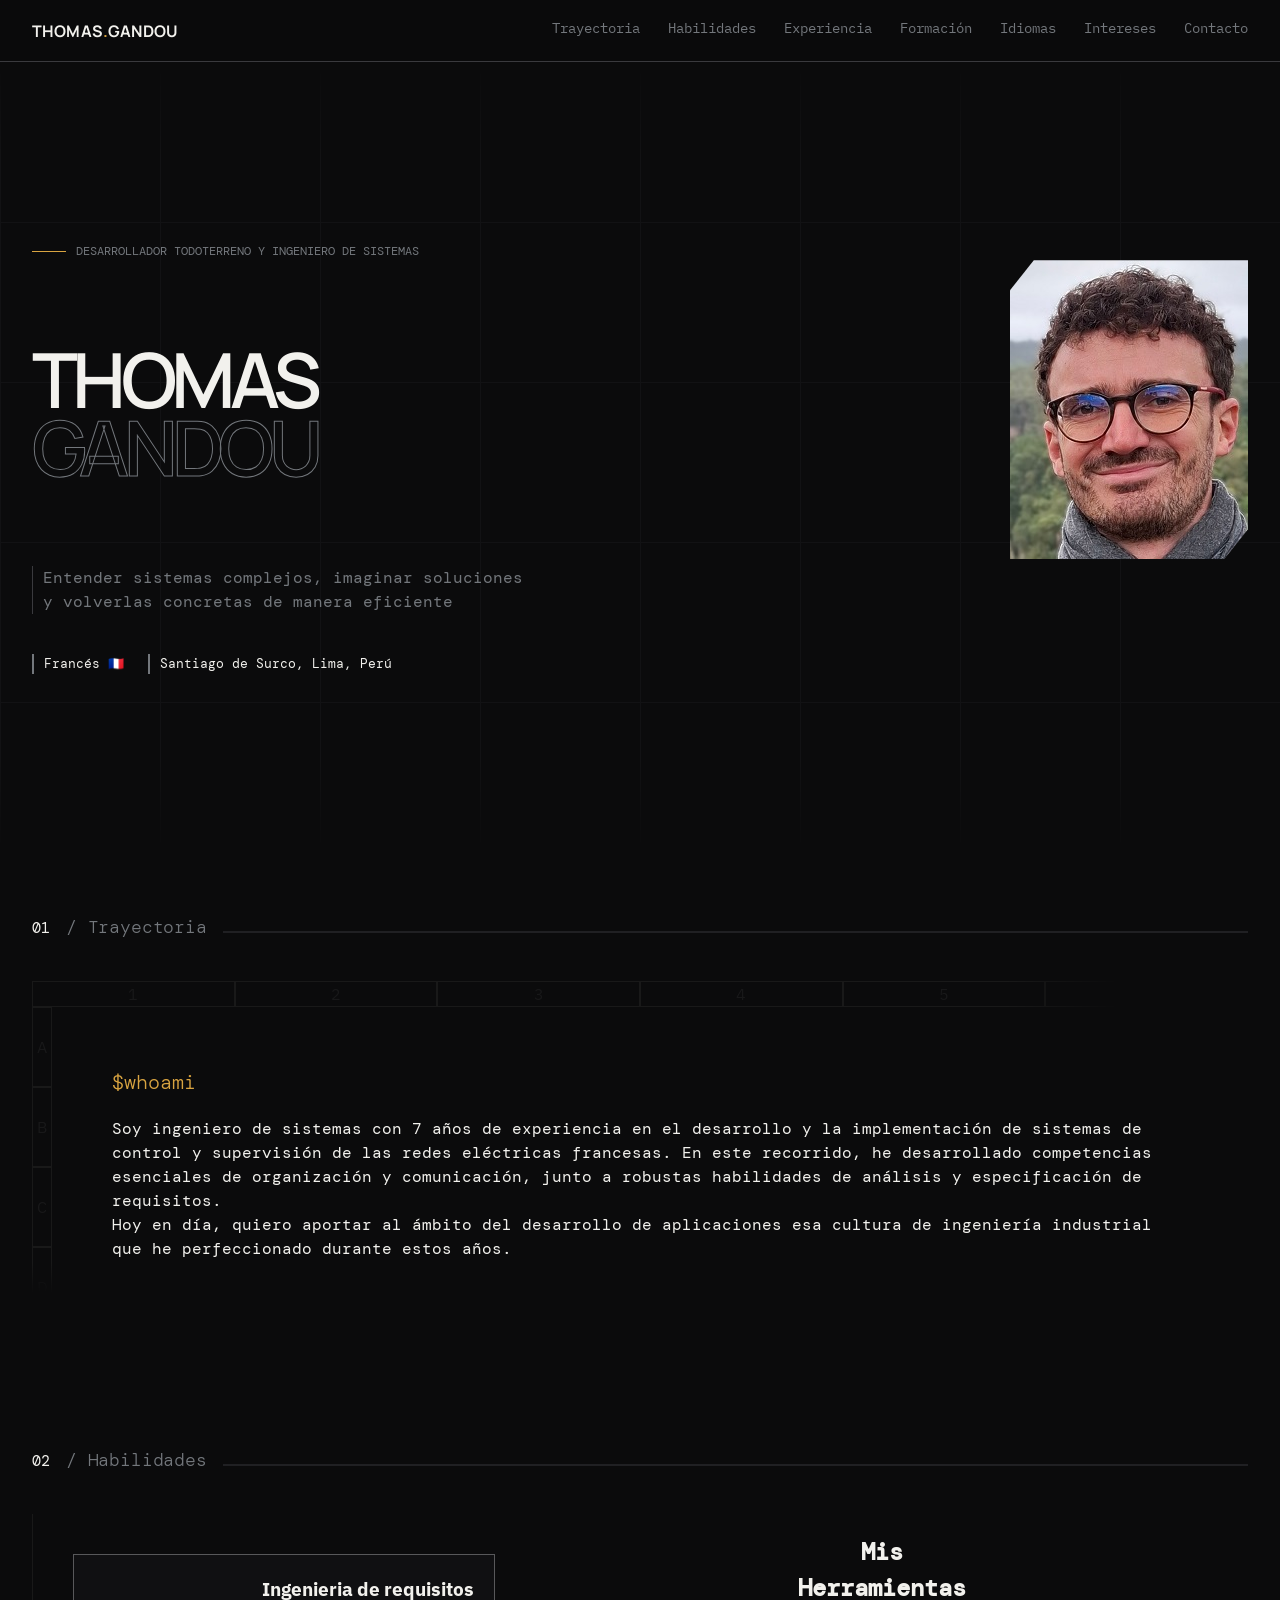
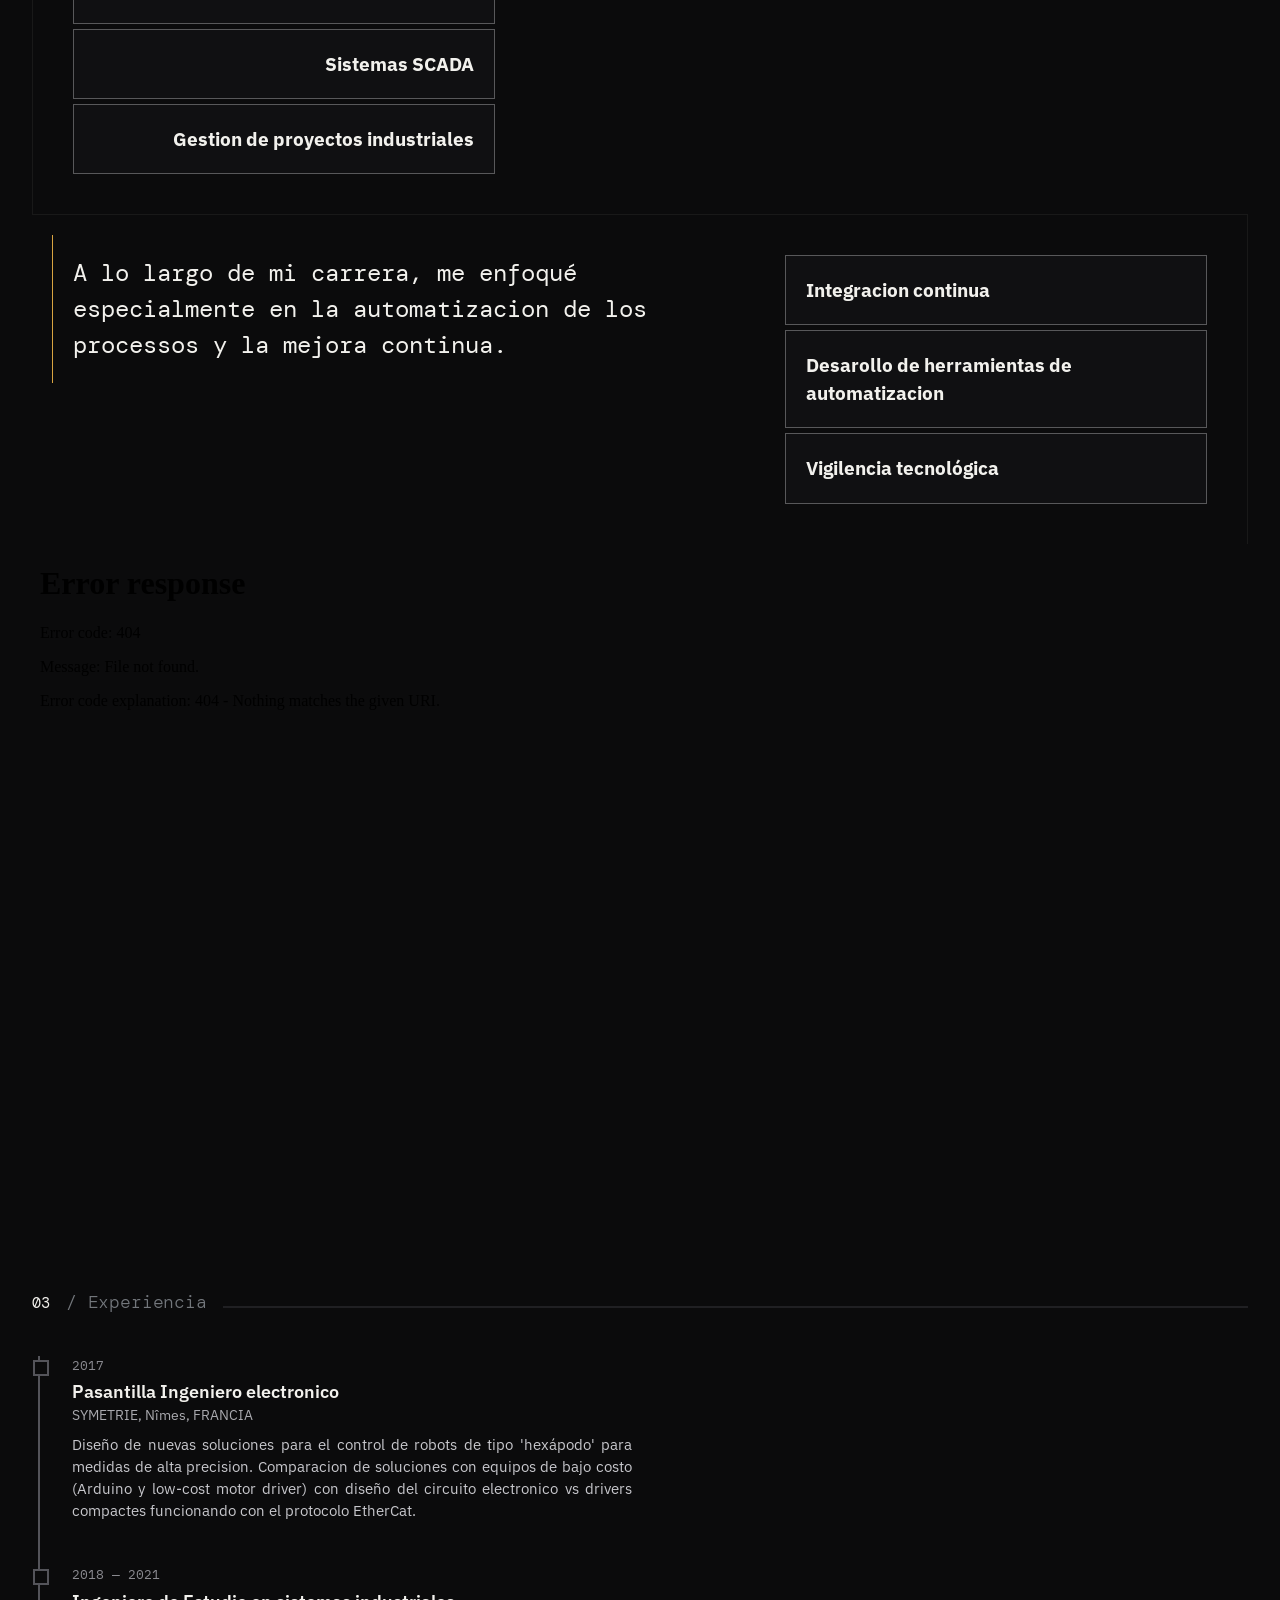
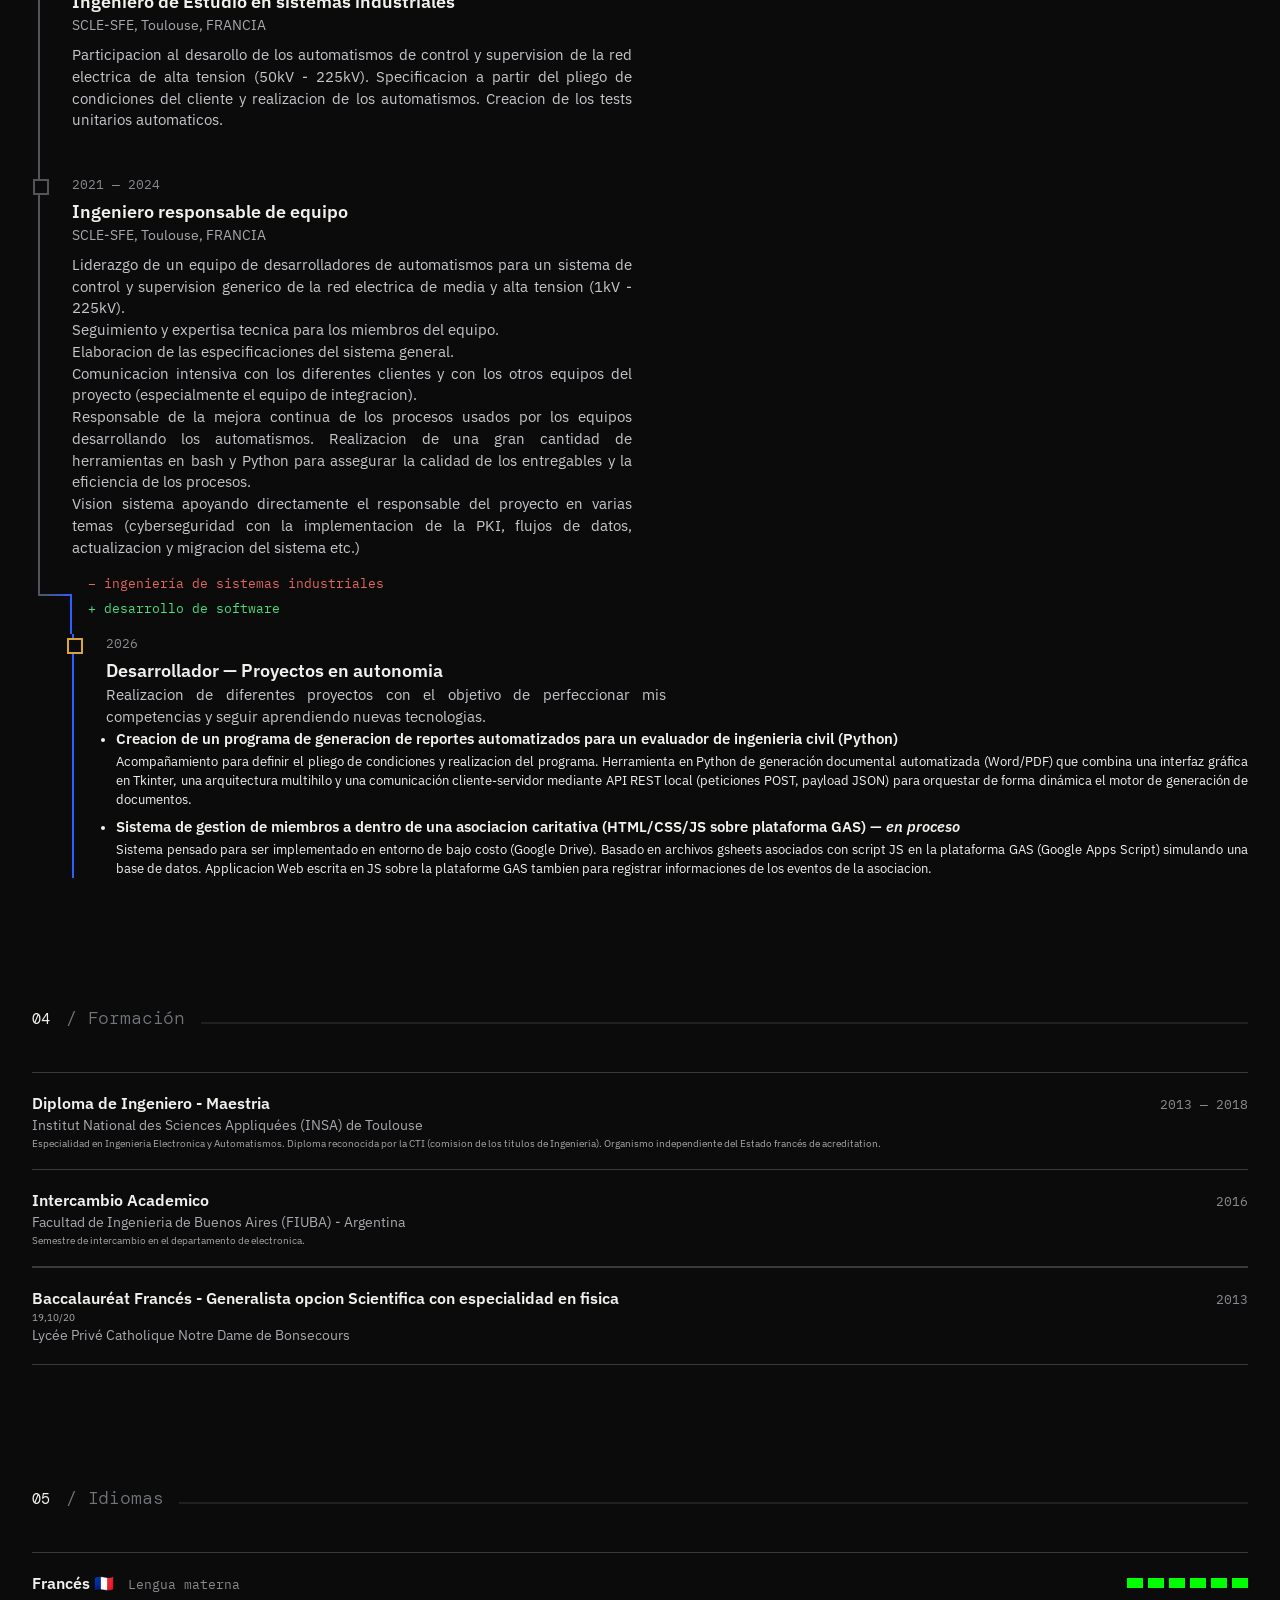
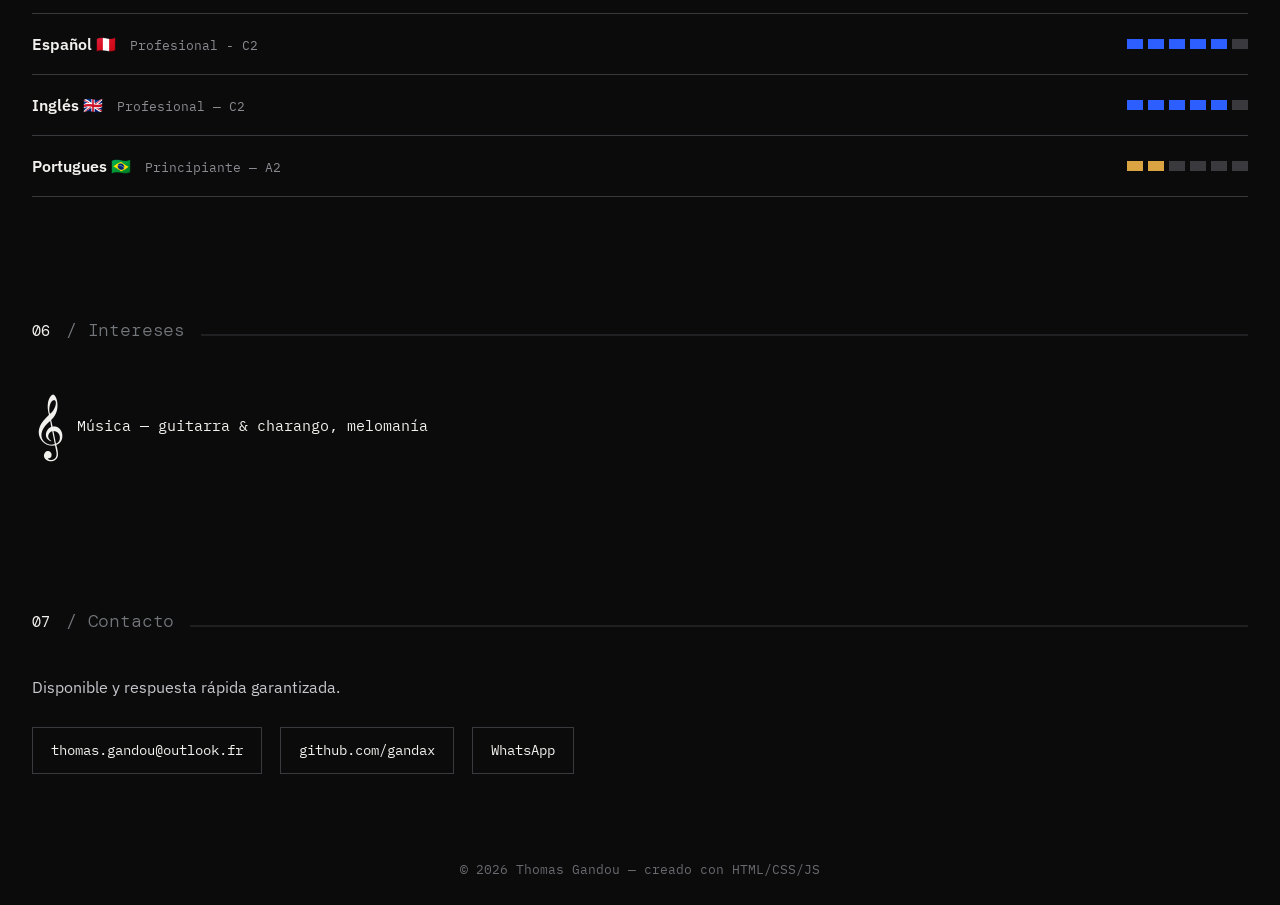
==== commit 02bf94e7: "Mise en place du nouveau design" ====
--- a/index.html
+++ b/index.html
@@ -15,6 +15,7 @@
   <nav>
     <div class="brand">THOMAS<span>.</span>GANDOU</div>
     <div class="navlinks">
+      <a href="#whoami">Trayectoria</a>
       <a href="#skills">Habilidades</a>
       <a href="#experience">Experiencia</a>
       <a href="#education">Formación</a>
@@ -26,6 +27,7 @@
 </header>
 
 <section class="hero">
+  <!-- TODO : Ajouter la subte line en fond  -->
   <div class="hero-grid-bg"></div>
   <div class="hero-inner">
     <div class="eyebrow opacity-in d3"><span class="eyebrow-line"></span>
@@ -69,114 +71,72 @@
       </div>
       <div class="whoami-text"> 
         <h1>$whoami</h1>
-        <p></p>Soy ingeniero de sistemas con 7 años de experiencia en el desarrollo y la implementación de sistemas de control y supervisión de redes eléctricas. En este recorrido, he desarrollado competencias esenciales de organización y comunicación, junto a robustas habilidades de análisis y especificación de requisitos.
+        <p></p>Soy ingeniero de sistemas con 7 años de experiencia en el desarrollo y la implementación de sistemas de control y supervisión de las redes eléctricas francesas. En este recorrido, he desarrollado competencias esenciales de organización y comunicación, junto a robustas habilidades de análisis y especificación de requisitos.
         <br>Hoy en día, quiero aportar al ámbito del desarrollo de aplicaciones esa cultura de ingeniería industrial que he perfeccionado durante estos años.</p>
       </div>
     </div>
   </section>
-
-
   <section id="skills">
-    <div class="section-head"><span class="index">02</span><h2>/ Habilidades técnicas</h2></div>
-    <div class="glass-card">
-      <div class="glass-inner-text">
-        Herramientas programáticas y digitales
-      </div>
-      <div class="grid-digit-skills">
-        <span class="digit-skill">Python</span>
-        <span class="digit-skill">JavaScript</span>
-        <span class="digit-skill">HTML/CSS</span>
-        <span class="digit-skill">Linux</span>
-        <span class="digit-skill">Windows</span>
-        <span class="digit-skill">MySQL</span>
-        <span class="digit-skill">Git & SVN</span>
-        <span class="digit-skill">Jenkins</span>
-        <span class="digit-skill">Artifactory</span>
-        <span class="digit-skill">UML (plantUML)</span>
-        <span class="digit-skill">SysML</span>
-        <span class="digit-skill">Doors</span>
-      </div>
-    </div>
-    <div class="code-panel">
-      <div class="code-titlebar"><span class="dot"></span>skills.py</div>
-      <pre><code><span class="ln">1</span><span class="tok-kw">skills</span> <span class="tok-punct">=</span> {
-<span class="ln">2</span>    <span class="tok-str">"lenguajes"</span><span class="tok-punct">:</span>  [<span class="tok-str">"Python"</span>, <span class="tok-str">"JavaScript"</span>, <span class="tok-str">"HTML/CSS"</span>],
-<span class="ln">3</span>    <span class="tok-str">"OS"</span><span class="tok-punct">:</span> [<span class="tok-str">"Linux(Debian, Ubuntu, otros.)"</span>, <span class="tok-str">"Windows"</span>], 
-<span class="ln">4</span>    <span class="tok-str">"datos"</span><span class="tok-punct">:</span>      [<span class="tok-str">"MySQL"</span>],
-<span class="ln">5</span>    <span class="tok-str">"infra"</span><span class="tok-punct">:</span>      [<span class="tok-str">"Git & SVN"</span>, <span class="tok-str">"Jenkins"</span>,  <span class="tok-str">"Articfactory"</span>],
-<span class="ln">6</span>    <span class="tok-str">"spec"</span><span class="tok-punct">:</span>       [<span class="tok-str">"UML (plantUML)"</span>, <span class="tok-str">"SysML"</span>, <span class="tok-str">"Doors"</span> ],
-<span class="ln">7</span>} 
-<span class="ln">8</span>
-<span class="ln">9</span><span class="tok-com"># nivel: operativo en toda la stack, en mejora continua</span></code></pre>
-    </div>
-
-    <div class="eng-grid">
-      <div class="eng-card">
-        <h3><svg class="vcycle-icon" viewBox="0 0 16 16"><polyline points="2,3 8,13 14,3"/></svg> Ciclo en V</h3>
-        <p>Ingeniería de sistemas estructurada: necesidades, especificación, diseño, verificación, validación.</p>
-      </div>
-      <div class="eng-card">
-        <h3>Ingeniería de especificación</h3>
-        <p>Redacción de especificaciones técnicas y funcionales, trazabilidad necesidad → requisito. Control de la conformidad de los tests. Comunicacion con el cliente para precisar las necesidades.</p>
-      </div>
-      <div class="eng-card">
-        <h3>Arquitectura de sistemas</h3>
-        <p>Diseño de sistemas complejos, descomposición en subsistemas, interfaces bien definidas.  </p>
-      </div>
-      <div class="eng-card">
-        <h3>SCADA</h3>
-        <p>Funcionamiento de los sistemas de tipo SCADA. Especializacion en protocolos de comunicacion industriales (CAN, IEC 61850 etc.)</p>
-      </div>
-      <div class="eng-card">
-        <h3>Liderazgo de equipo técnico</h3>
-        <p>Dirección de un equipo multidisciplinar, reparto de tareas, revisiones de avance.</p>
-      </div>
-      <div class="eng-card">
-        <h3>Comunicación con clientes</h3>
-        <p>Interacción efectiva con clientes, gestión de expectativas, presentación de soluciones técnicas.</p>
-      </div>
-      <div class="eng-card">
-        <h3>Apoyo a los equipos tecnicos</h3>
-        <p>Asistencia técnica a los tecnicos de industralizacion</p>
-      </div>
-    </div>
-  </section>
-
-  <section id="soft-skills">
-    <div class="section-head"><span class="index">03</span><h2>/ Cualidades personales</h2></div>
-    <div class="skills-grid">
-
-      <div class="trait-card trait-curious">
-        <h3>Mejora Continua</h3>
-        <p>Constante busqueda de la mejora de los processos, de nuevos metodos. Estar receptivo a lo que hacen los otros equipos para inspirarse o difusar nuevas ideas. Vigilencia tecnologica para estar al dia de las novedades y aprendisaje constante.</p>
-      </div>
-
-      <div class="trait-card trait-empathy">
-        <div class="empathy-content">
-          <h3>Habilidades interpersonales / Versatilidad</h3>
-          <p>Atenta a los equipos y a los usuarios. Acompañamiento de perfiles junior, retroalimentación siempre constructiva. 
-            Facilidad para comunicar con los otros equipos, adaptandose a su "jerga" y metodos para que fluya la colaboración.</p>
-        </div>
-        <div class="empathy-mirror" aria-hidden="true">
-          <p>Facilidad para comunicar con los otros equipos, adaptandose a su "jerga" y metodos para que fluya la colaboración.</p>
-        </div>
-      </div>
-
-      <div class="trait-card">
-        <h3>Rigor y eficiencia</h3>
-        <p>Especificaciones muy claras, pensada para elaborar los tests. Código revisado, probado, documentado. Seguimiento preciso de las evoluciones (correcciones de tickets, actividades). Construccion de herramientas para optimizar la productividad.</p>
-      </div>
-
-      <div class="trait-card">
-        <h3>Autonomía</h3>
-        <p>Toma un tema difuso y lo convierte en un entregable concreto.</p>
-      </div>
-
-    </div>
-  </section>
-
+    <div class="section-head"><span class="index">02</span><h2>/ Habilidades</h2><span class="section-line"></span></div>
+    <div class="subsection-tools">
+      <div class="sst-part sst-first">
+        <div class="tool-cards">
+          <div class="tool-card">
+            <h3>Ingenieria de requisitos</h3>
+            <div class="tcard-content">
+              <p>Transformar las necesidades en requisitos claros, detallados y listos para los tests.</p>
+            </div>
+          </div>
+          <div class="tool-card">
+            <h3>Sistemas SCADA</h3>
+            <div class="tcard-content">
+              <p>Diseñar automatismos industriales en lenguajes dedicados (FBD y ST), definir las interfaces y configurar las comunicaciones usando los protocolos adaptados (CAN, IEC61850).</p>
+            </div>
+          </div>
+          <div class="tool-card">
+            <h3>Gestion de proyectos industriales</h3>
+            <div class="tcard-content">
+              <p>Gestion de proyectos usando el metodo del ciclo en V. Usar las herramientas adecuadas para la planificacion y el seguimiento de las fallas.<br>Gestionar el trabajo de los desarolladores y reportar a los responsables del proyecto.</p>
+            </div>
+          </div>
+      </div>
+      <div class="tools-title">
+        <h1>Mis<br>Herramientas</h1>
+      </div>
+    </div>
+    <div class="sst-part sst-second">
+      <div class="sst-text">
+        <p>
+          A lo largo de mi carrera, me enfoqué especialmente en la automatizacion de los processos y la mejora continua.
+        </p>
+      </div>
+      <div class="tool-cards">
+        <div class="tool-card">
+          <h3>Integracion continua</h3>
+          <div class="tcard-content">
+            <p>Implementar y mantener pipelines de integración continua con Jenkins para asegurar la calidad de los entregables. Establecer pruebas automaticas en diferentes niveles del sistema para asegurarse de la ausencia de regreso.</p>
+          </div>
+        </div>
+        <div class="tool-card">
+          <h3>Desarollo de herramientas de automatizacion</h3>
+          <div class="tcard-content">
+            <p>Usar Python para elaborar herramientas de generacion de documentos, programas o archivos de configuracion.</p>
+          </div>
+        </div>
+        <div class="tool-card">
+          <h3>Vigilencia tecnológica</h3>
+          <div class="tcard-content">
+            <p>Busqueda activa de nuevas tecnologias para permitir la mejora continua de los procesos.<br>Inspirarse del trabajo de los otros equipos para identificar los buenos metodos y traducirlos al contexto de mi proyecto.</p>
+          </div>
+        </div>
+      </div>
+    </div>
+    <div class="diagram-container">
+      <iframe src="diagrammes/skills_animated.html" width="100%" height="625" style="border:none;"></iframe>
+    </div>
+  </section>
   <section id="experience">
-    <div class="section-head"><span class="index">04</span><h2>Experiencia</h2></div>
+    <div class="section-head"><span class="index">03</span><h2>/ Experiencia</h2><span class="section-line"></span></div>
     <div class="timeline">
       <div class="tl-item">
         <div class="tl-period">2017</div>
@@ -227,16 +187,8 @@
   </section>
 
   <section id="education">
-    <div class="section-head"><span class="index">05</span><h2>Formación</h2></div>
+    <div class="section-head"><span class="index">04</span><h2> / Formación</h2><span class="section-line"></span></div>
     <div class="edu-list">
-      <div class="edu-item">
-        <div>
-          <div class="edu-title">Baccalauréat Francés - Generalista opcion Scientifica con especialidad en fisica</div>
-          <div class="edu-description">19,10/20</div>
-          <div class="edu-school">Lycée Privé Catholique Notre Dame de Bonsecours</div>
-        </div>
-        <div class="edu-period">2013</div>
-      </div>
       <div class="edu-item">
         <div>
           <div class="edu-title">Diploma de Ingeniero - Maestria</div>
@@ -254,10 +206,18 @@
         <div class="edu-period">2016</div>
       </div>
     </div>
+    <div class="edu-item">
+        <div>
+          <div class="edu-title">Baccalauréat Francés - Generalista opcion Scientifica con especialidad en fisica</div>
+          <div class="edu-description">19,10/20</div>
+          <div class="edu-school">Lycée Privé Catholique Notre Dame de Bonsecours</div>
+        </div>
+        <div class="edu-period">2013</div>
+      </div>
   </section>
 
   <section id="languages">
-    <div class="section-head"><span class="index">06</span><h2>Idiomas</h2></div>
+    <div class="section-head"><span class="index">05</span><h2> / Idiomas</h2><span class="section-line"></span></div>
     <div class="lang-list">
       <div class="lang-item full">
         <div><span class="lang-name">Francés 🇫🇷</span><span class="lang-label">Lengua materna</span></div>
@@ -279,7 +239,7 @@
   </section>
 
   <section id="interests">
-    <div class="section-head"><span class="index">07</span><h2>Intereses</h2></div>
+    <div class="section-head"><span class="index">06</span><h2> / Intereses</h2><span class="section-line"></span></div>
     <div class="staff-wrap">
         <p class="staff-clef">𝄞</p>
         <p class="staff-label">Música — guitarra &amp; charango, melomanía</p>
@@ -287,7 +247,7 @@
   </section>
 
   <section id="contact" class="contact">
-    <div class="section-head"><span class="index">08</span><h2>Contacto</h2></div>
+    <div class="section-head"><span class="index">07</span><h2> / Contacto</h2><span class="section-line"></span></div>
     <p style="color:#c7c7cc; max-width:480px;">Disponible y respuesta rápida garantizada.</p>
     <div class="contact-links">
       <a href="mailto:thomas.gandou@outlook.fr">thomas.gandou@outlook.fr</a>
@@ -298,7 +258,7 @@
 
 </main>
 
-<footer>© 2026 Thomas Gandou— creado con HTML/CSS/JS</footer>
+<footer>© 2026 Thomas Gandou — creado con HTML/CSS/JS</footer>
 
 </body>
 </html>
--- a/style.css
+++ b/style.css
@@ -9,6 +9,7 @@
 --orange:#d9a441;
 --line:#3A3A3E;
 --line-soft:#54545a;
+--bg-lines:#f2f1ed0f;
 --green:#4ADE80;
 --mono: "IBM Plex Mono", ui-monospace, monospace;
 --sans: "IBM Plex Sans", -apple-system, sans-serif;
@@ -234,6 +235,11 @@
                         Section WHOAMI
 =================================================================*/
 
+section{
+    padding:60px 0; 
+}
+
+
 .schematics-grid-style-col{
     display: grid;
     grid-template-columns: repeat(6, 1fr);
@@ -248,8 +254,8 @@
     justify-content: center;
     text-align: center;
     width: 100%;
-    color:#f2f1ed0f;
-    border: 1px solid #f2f1ed0f;
+    color: var(--bg-lines);
+    border: 1px solid var(--bg-lines);
 }
 
 .whoami-canvas{
@@ -272,8 +278,8 @@
     justify-content: center;
     min-width: 20px;
     min-height: 80px;
-    color:#f2f1ed0f;
-    border: 1px solid #f2f1ed0f;
+    color: var(--bg-lines);
+    border: 1px solid var(--bg-lines);
 }
 
 .whoami-text{
@@ -293,13 +299,105 @@
     align-items: center;
     text-align: justify;
 }
+
+
+.sst-part{
+    display: grid;
+    gap: 20px;
+    align-items: top;
+    padding: 20px;
+}
+
+/* TODO : voir pour réaliser un fondu sur les border en appliquant un mask image */
+.sst-first{
+    grid-template-columns: 2fr 3fr;    
+    border-left: 1px solid var(--bg-lines);
+    border-bottom: 1px solid var(--bg-lines);
+    text-align: right;
+}
+
+.sst-second{
+    grid-template-columns: 3fr 2fr;
+    border-right: 1px solid var(--bg-lines);
+    text-align: left;
+}
+
+@media (max-width: 768px) {
+    .sst-first{
+        grid-template-columns: 1fr;    
+        border-left: 1px solid var(--bg-lines);
+        border-bottom: 1px solid var(--bg-lines);
+        text-align: right;
+    }
+
+    .sst-second{
+        grid-template-columns: 1fr;
+        border-right: 1px solid var(--bg-lines);
+        text-align: left;
+    }
+}
+
+.tool-cards{
+    display: grid;
+    grid-template-columns: repeat(auto-fit, minmax(200px));
+    gap: 5px;
+    padding: 20px;
+}
+
+.tool-card{
+    padding: 20px;
+    border: 1px solid rgba(255, 255, 255, 0.3);
+    background: #101012;
+    transition: width 2s, height 4s;
+}
+
+.tcard-content {
+    display: grid;
+    grid-template-rows: 0fr;
+    opacity: 0;
+    transition: grid-template-rows 0.4s ease, opacity 0.4s ease;
+    font-family: var(--dm-mono);
+}
+
+
+.tool-card:hover {
+    border-color: var(--orange);
+    color: var(--orange);
+}
+
+.tcard-content > p{
+    overflow: hidden;
+    min-height: 0;
+    margin:0;
+}
+
+.tool-card:hover .tcard-content {
+    grid-template-rows: 1fr;
+    opacity: 1;
+}
+
+.tools-title h1{
+    text-align: center;
+    font-family: var(--dm-mono);
+    font-weight: 600;
+}
+
+.sst-text p{
+    font-size: clamp(18px, 2.4vw, 24px);
+    padding: 20px;
+    font-family: var(--dm-mono);
+    border-left: 1px solid var(--orange);
+    color:var(--paper);
+}
+
+.diagram-container{
+    align-items: center;
+    display: flex;
+}
+
 /* ==============================================================
                         Section SKILLS
 =================================================================*/
-section{
-    padding:96px 0; 
-    border-bottom:1px solid var(--line);
-}
 
 section:last-of-type{border-bottom:none;}
 
@@ -599,23 +697,39 @@
 .staff-label{fill:var(--paper); font-family:var(--mono); font-size:15px; margin-left:12px}
 
 /* ---------- CONTACT ---------- */
-.contact{padding-top:80px; padding-bottom:60px;}
-.contact h2{font-size:36px; margin-bottom:18px;}
+.contact{
+    padding-top:80px; 
+    padding-bottom:60px;
+}
+
 .contact-links{
-display:flex; gap:18px; flex-wrap:wrap; margin-top:28px;
-}
+    display:flex; 
+    gap:18px; 
+    flex-wrap:wrap; 
+    margin-top:28px;
+}
+
 .contact-links a{
-font-family:var(--mono); font-size:14px;
-border:1px solid var(--line); padding:12px 18px;
-transition:border-color .15s, color .15s;
-}
-.contact-links a:hover{border-color:var(--blue); color:var(--blue);}
+    font-family:var(--mono); 
+    font-size:14px;
+    border:1px solid var(--line); 
+    padding:12px 18px;
+    transition:border-color .15s, color .15s;
+}
+.contact-links a:hover{
+    border-color:var(--blue); 
+    color:var(--blue);
+}
+
 footer{
-text-align:center; font-size:12.5px; color:#6a6a70;
-padding:26px 0; font-family:var(--mono);
-}
-
-@media (max-width:640px){
+    text-align:center; 
+    font-size:12.5px; 
+    color:#6a6a70;
+    padding:26px 0;
+    font-family:var(--mono);
+}
+
+@media (max-width:768px){
 .navlinks{display:none;}
 section{padding:64px 0;}
 .hero{min-height:80vh;}
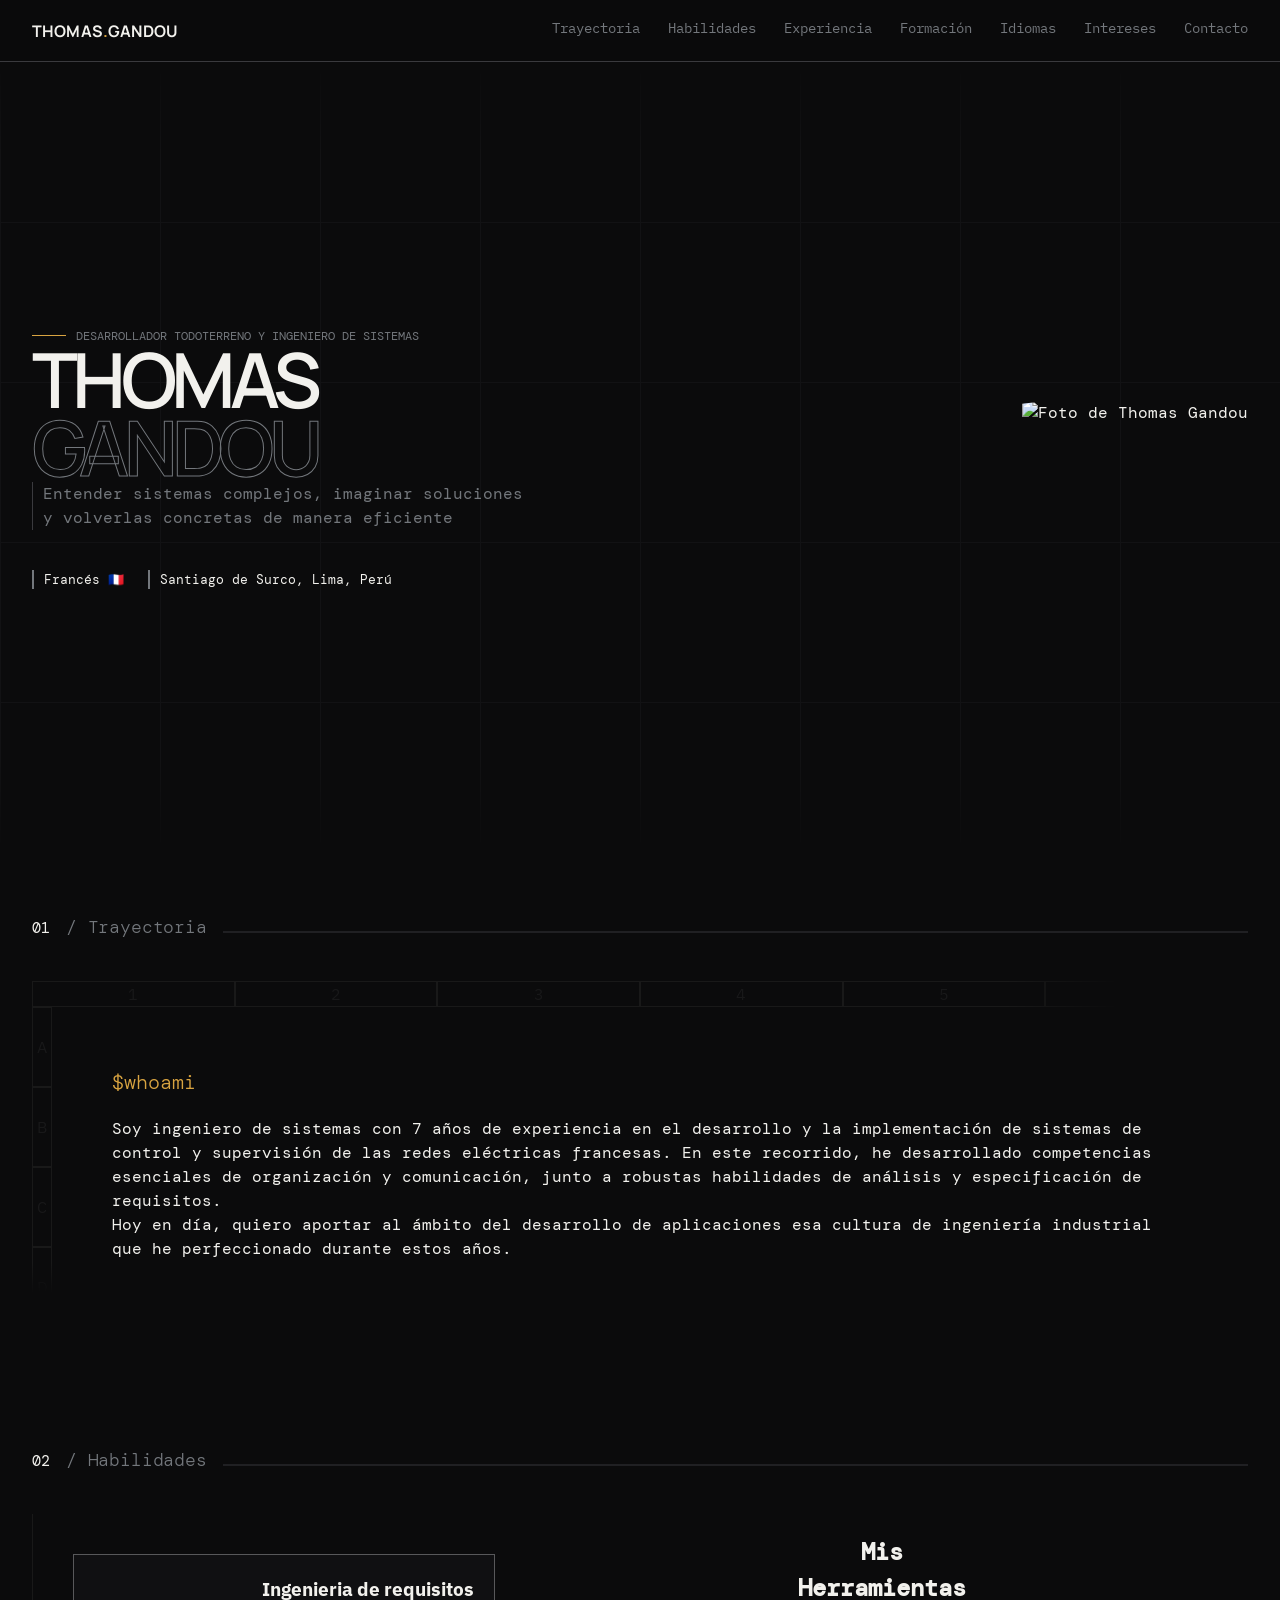
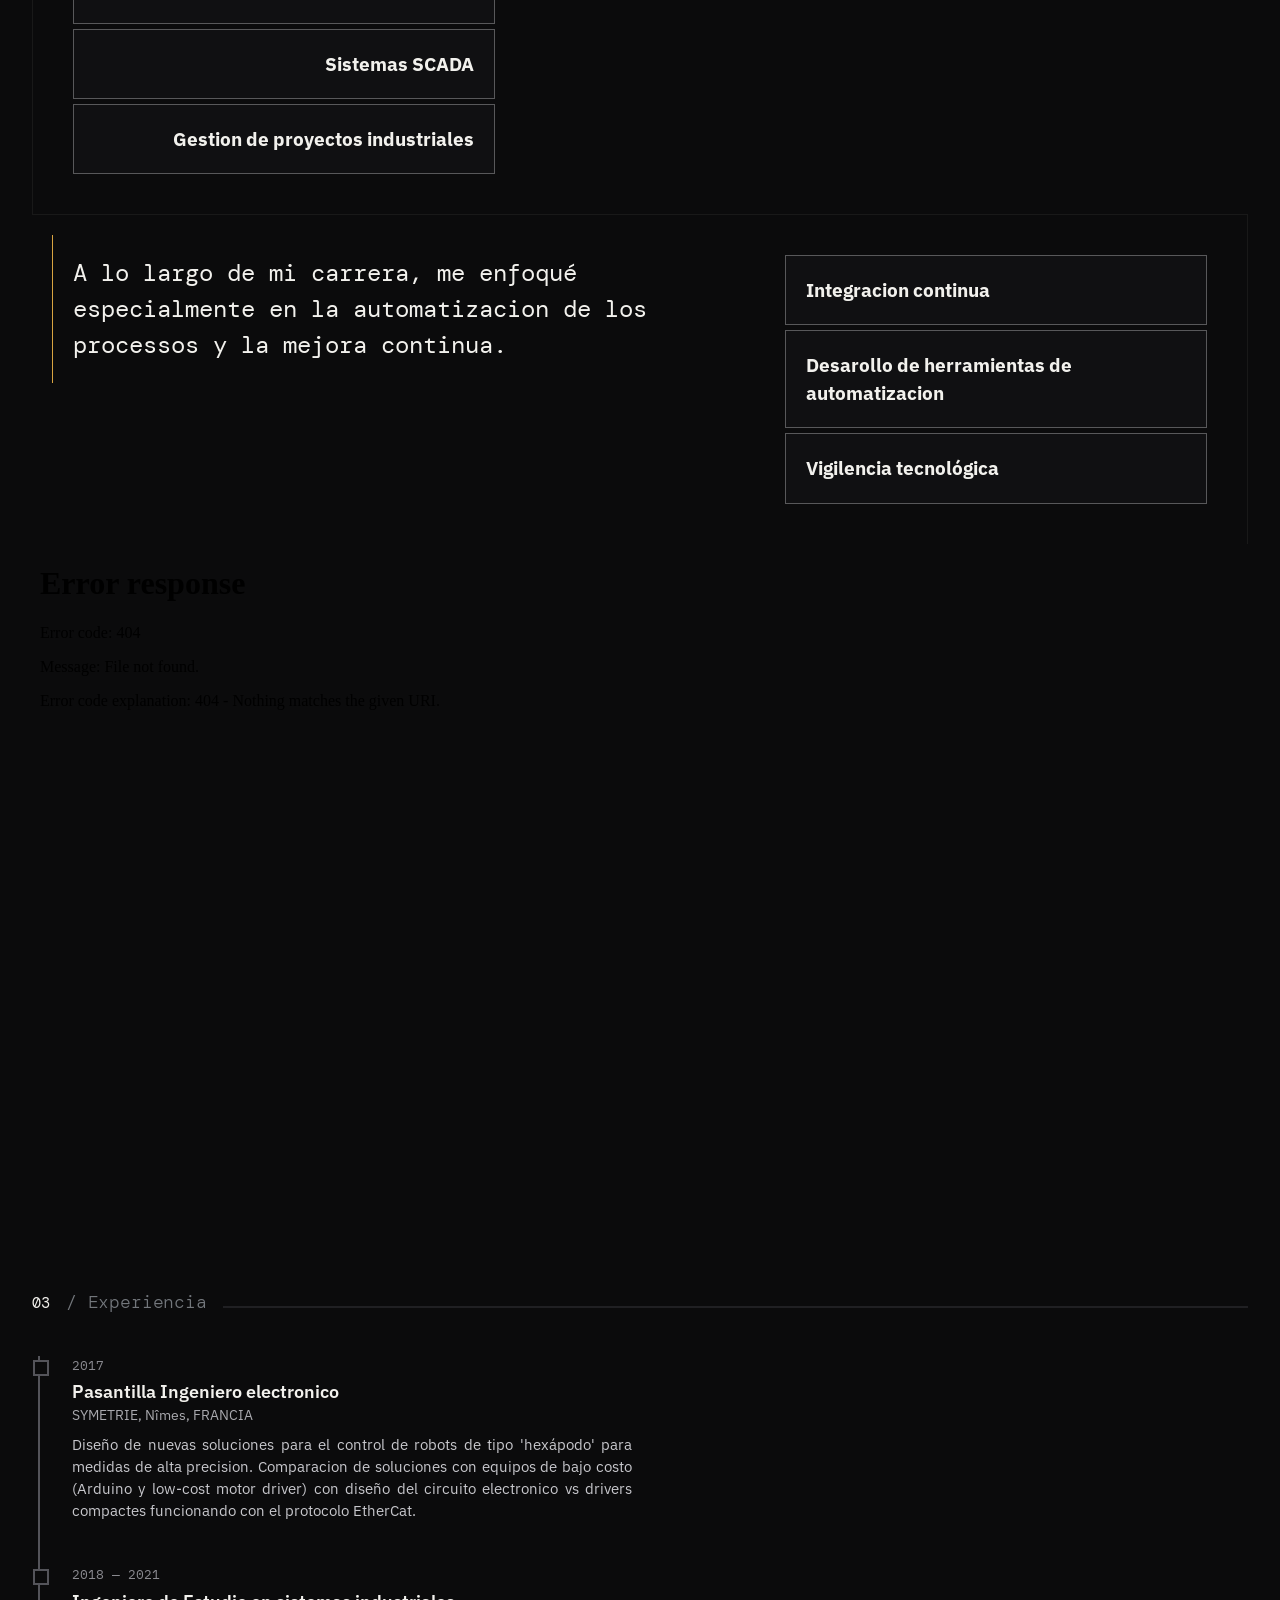
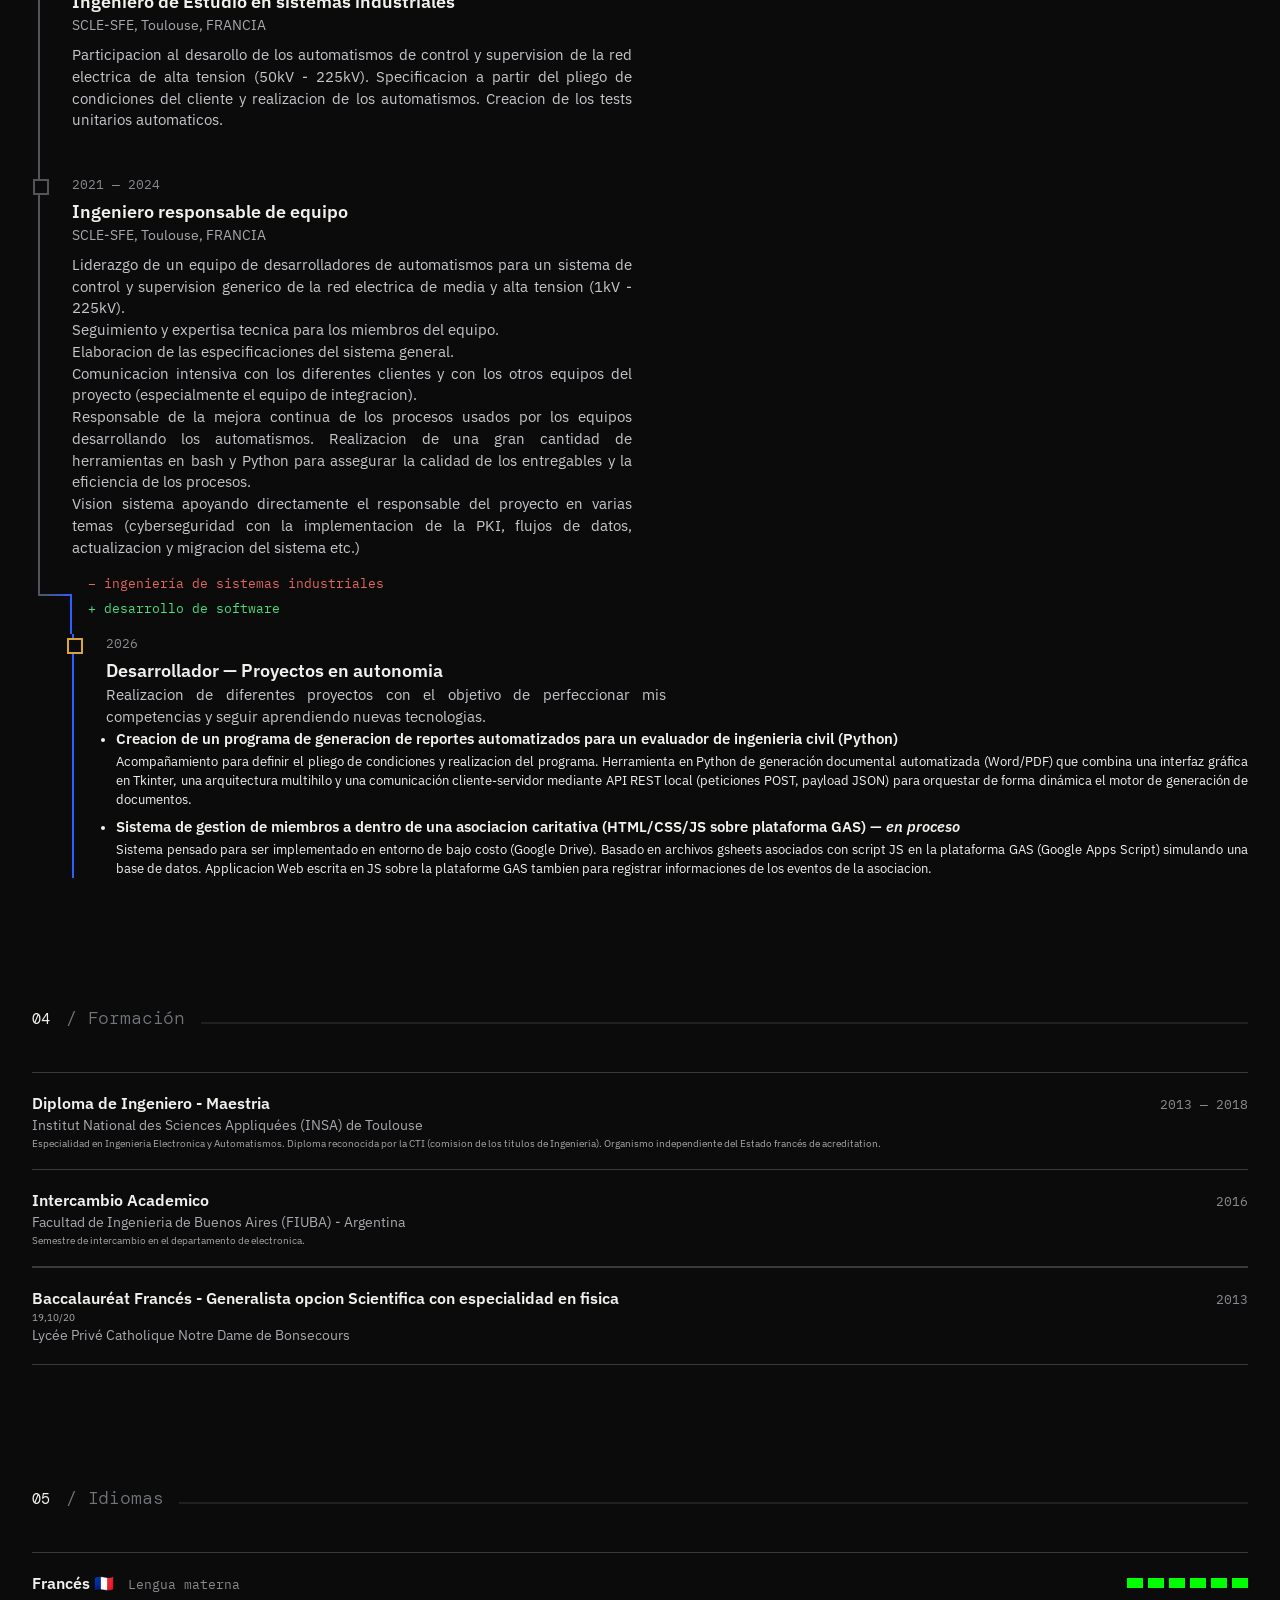
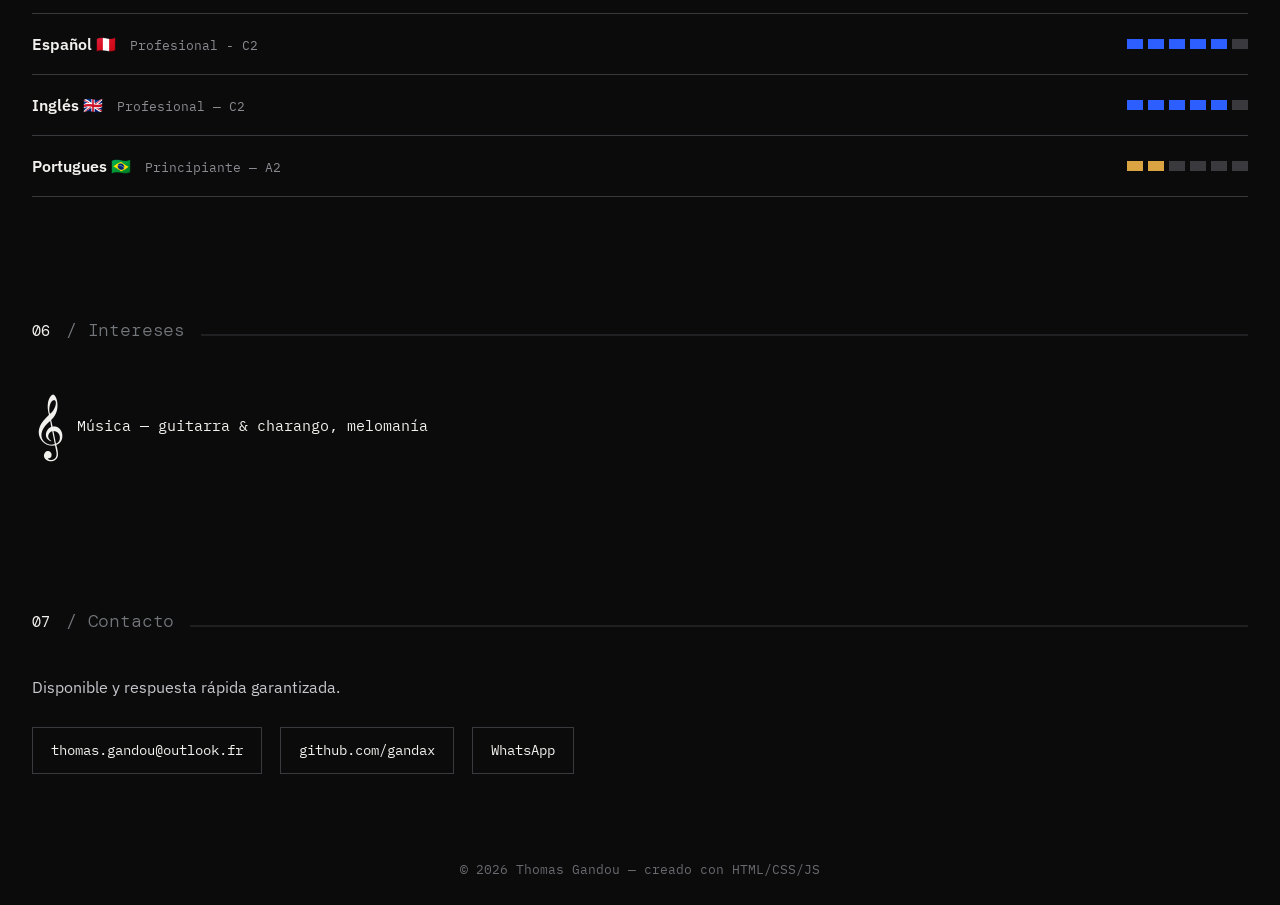
==== commit 51fad6e0: "correcting url path for diagram" ====
(no text change in the page or its own stylesheets)
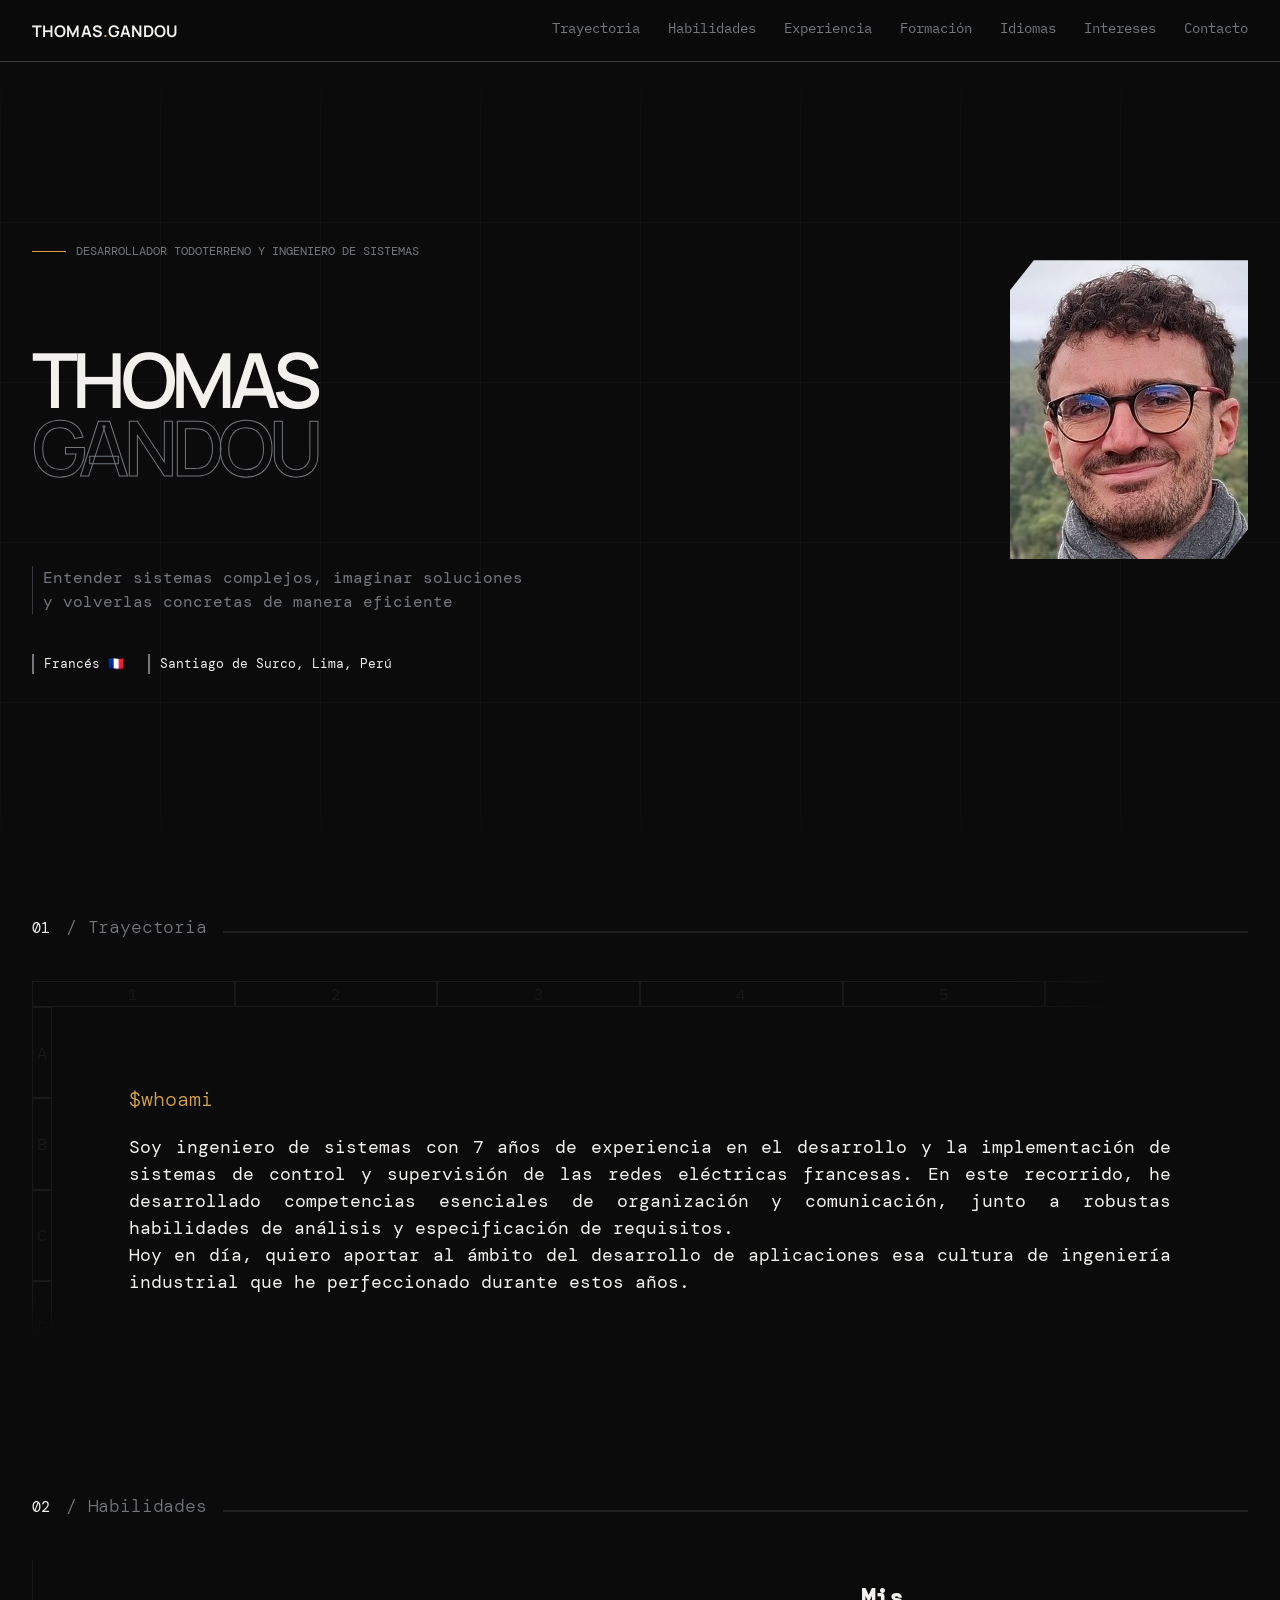
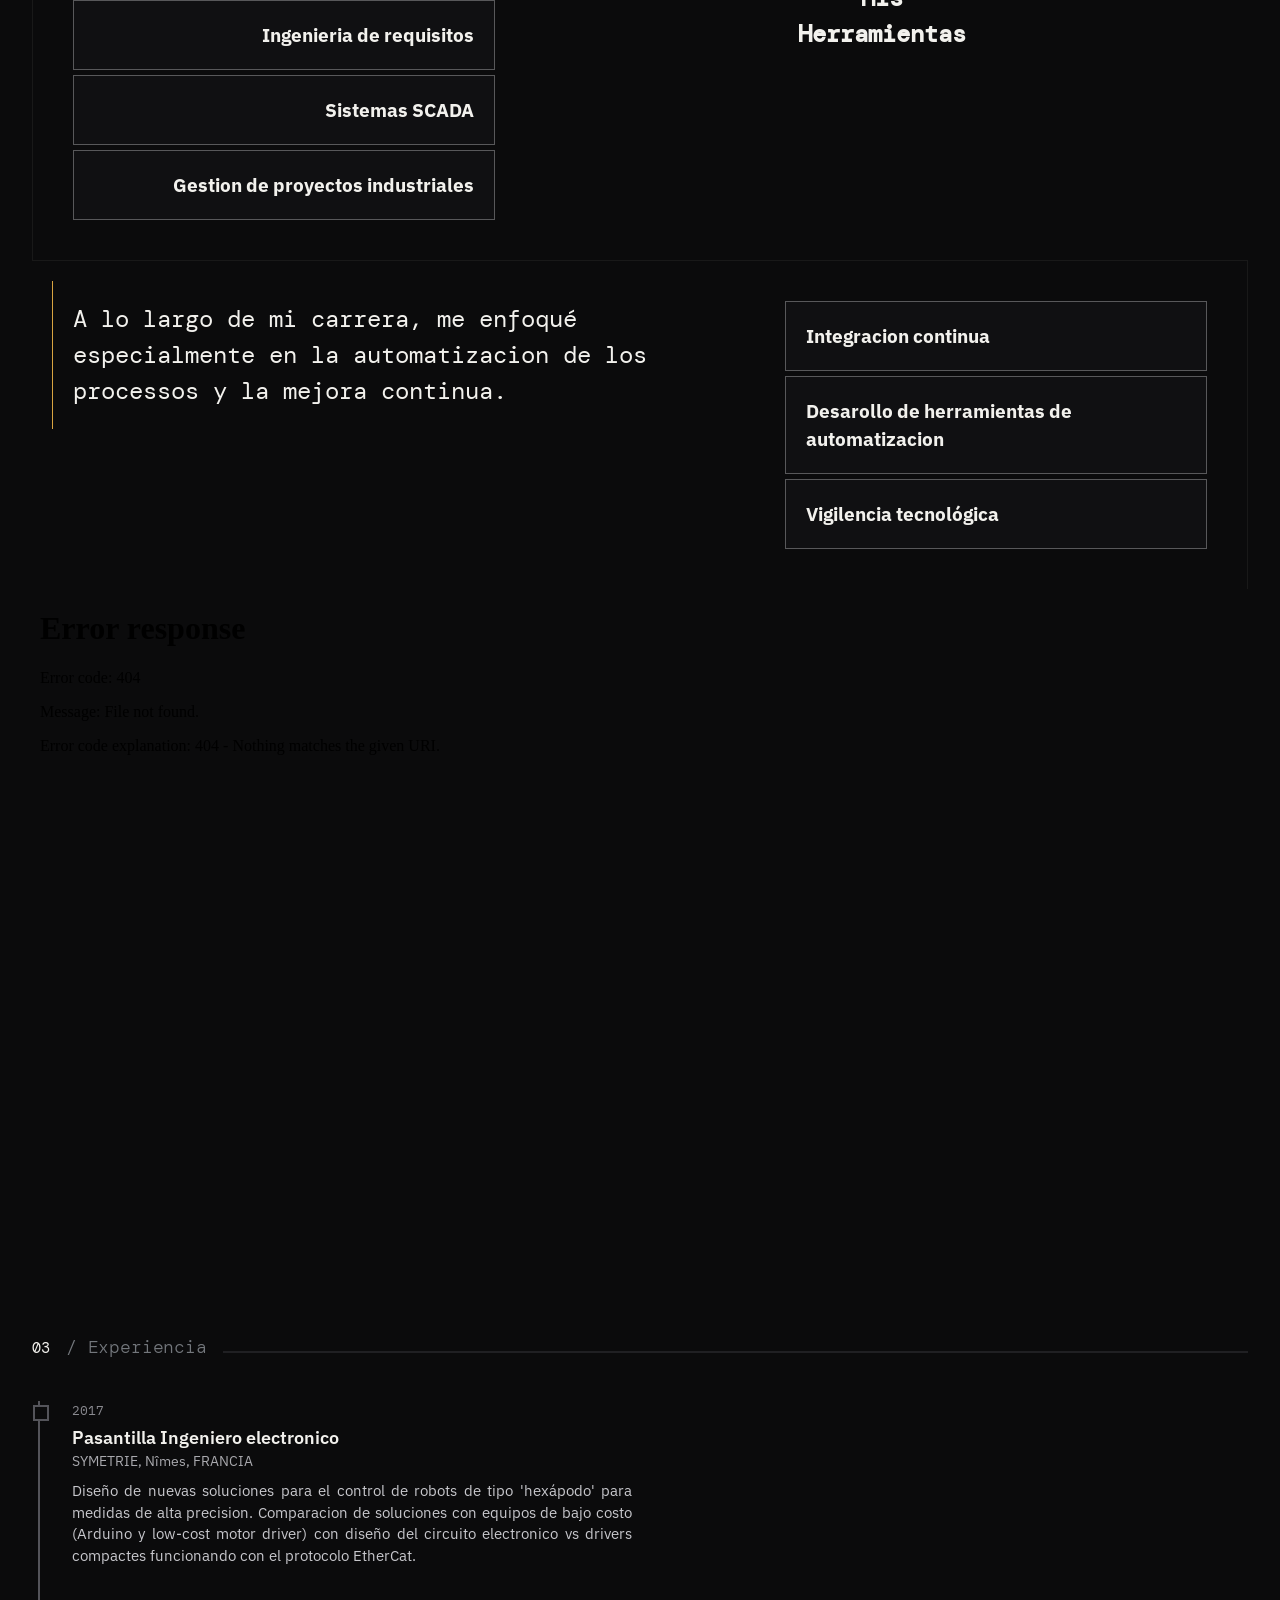
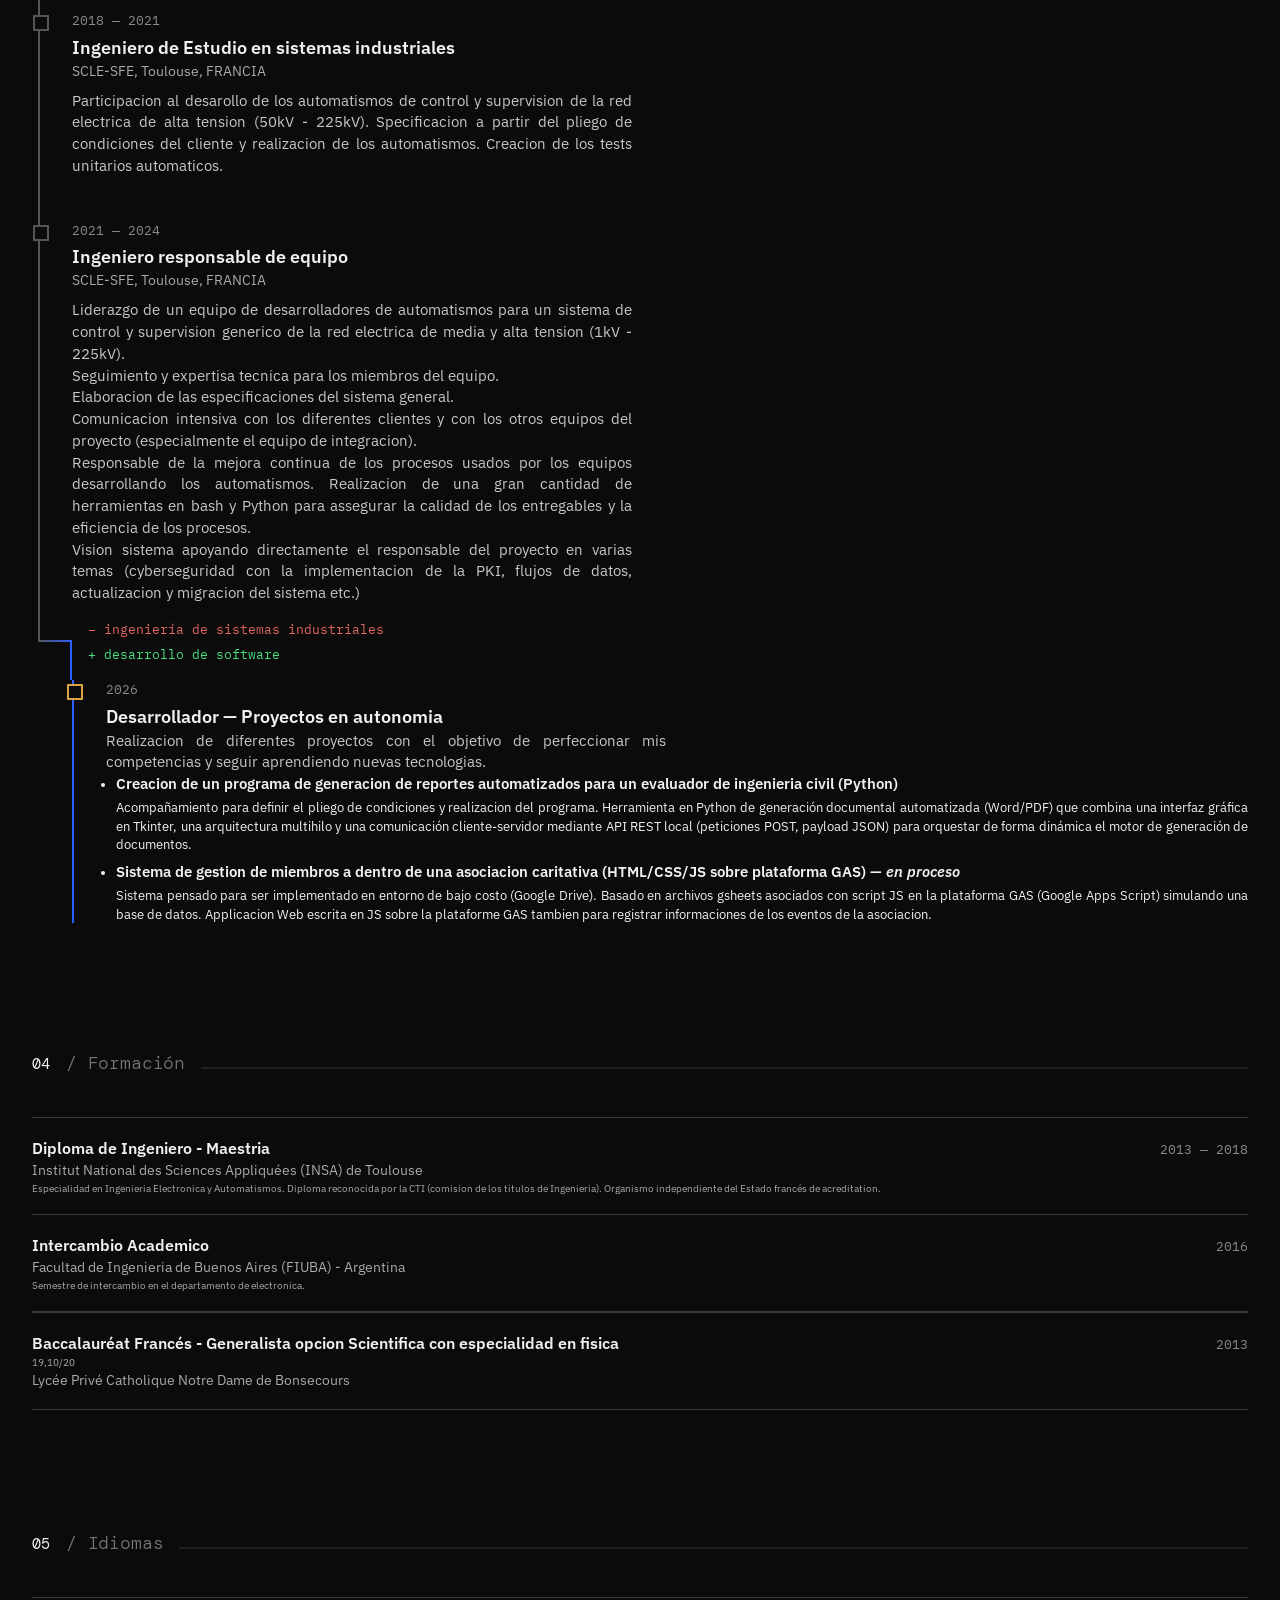
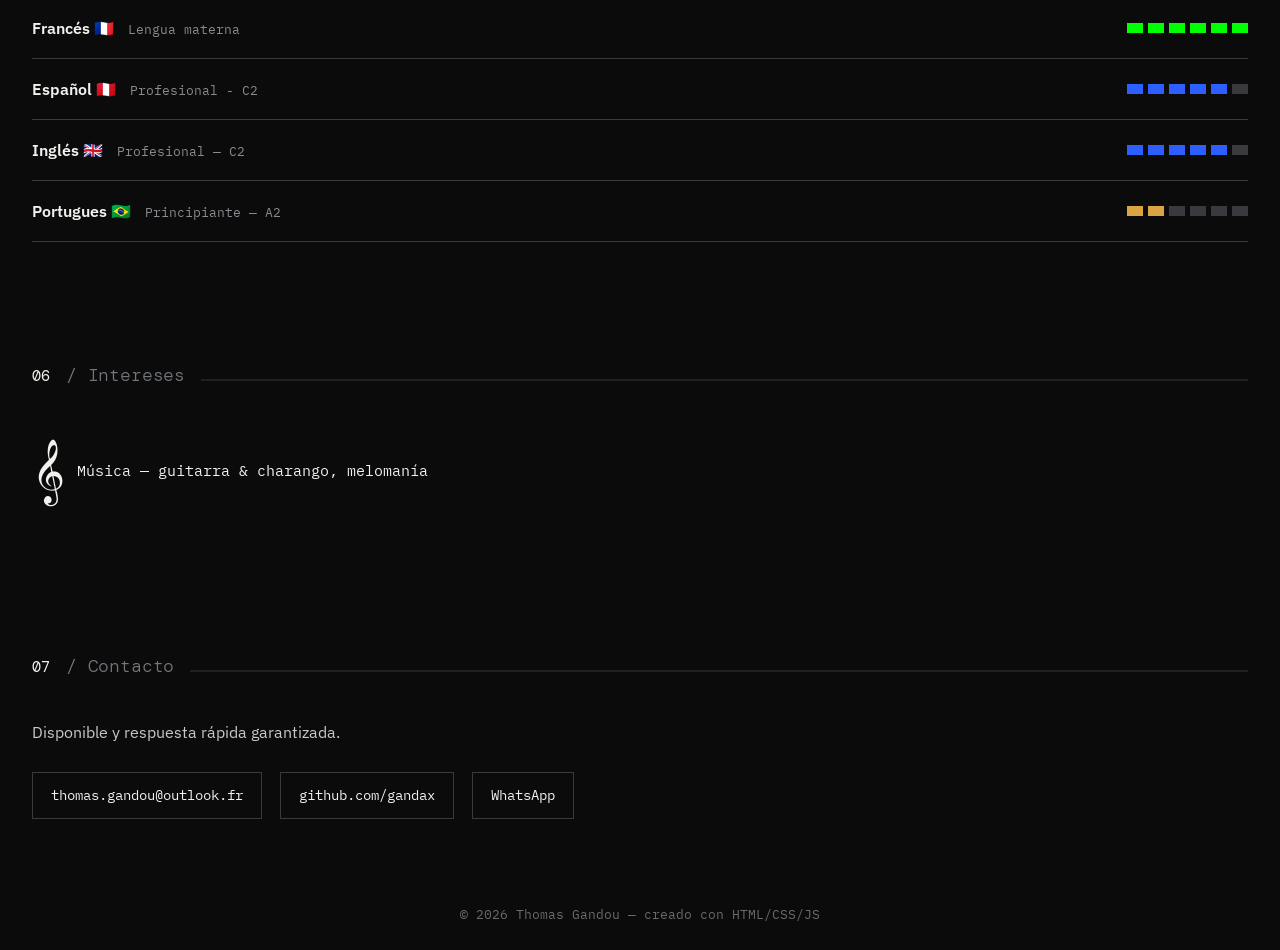
==== commit cd7ca621: "Modifications sur l'affichage du  diagramme" ====
--- a/index.html
+++ b/index.html
@@ -71,7 +71,7 @@
       </div>
       <div class="whoami-text"> 
         <h1>$whoami</h1>
-        <p></p>Soy ingeniero de sistemas con 7 años de experiencia en el desarrollo y la implementación de sistemas de control y supervisión de las redes eléctricas francesas. En este recorrido, he desarrollado competencias esenciales de organización y comunicación, junto a robustas habilidades de análisis y especificación de requisitos.
+        <p>Soy ingeniero de sistemas con 7 años de experiencia en el desarrollo y la implementación de sistemas de control y supervisión de las redes eléctricas francesas. En este recorrido, he desarrollado competencias esenciales de organización y comunicación, junto a robustas habilidades de análisis y especificación de requisitos.
         <br>Hoy en día, quiero aportar al ámbito del desarrollo de aplicaciones esa cultura de ingeniería industrial que he perfeccionado durante estos años.</p>
       </div>
     </div>
--- a/style.css
+++ b/style.css
@@ -283,7 +283,7 @@
 }
 
 .whoami-text{
-    padding: 60px;
+    padding: 6cqmax;
     font-family: var(--dm-mono);
 }
 
@@ -295,11 +295,22 @@
 }
 
 .whoami-text p{
-    color: var(--muted);
     align-items: center;
     text-align: justify;
-}
-
+    font-size: clamp(12px, 2vw, 18px);
+}
+
+@media (max-width:768px) {
+    .whoami-text{
+        padding: 20px;
+        font-family: var(--dm-mono);
+    }
+    .whoami-text p{
+    align-items: center;
+    text-align: left;
+    font-size: clamp(14px, 2vw, 18px);
+}
+}
 
 .sst-part{
     display: grid;
@@ -426,183 +437,10 @@
     color:var(--muted);
 }
 
-/* ---------- ABOUT (Efficient) ---------- */
-/* .about p{
-max-width:640px;
-font-size:18px;
-color:#d8d8d4;
-} */
-
-/* ---------- SKILLS: CODE BLOCK (Compétent) ---------- */
-
-.glass-card {
-  width: 100%;
-  padding: 20px;    
-  background: rgba(255, 255, 255, 0.05);
-  backdrop-filter: blur(5px);
-  -webkit-backdrop-filter: blur(5px);
-  border-radius: 20px;
-  border: 1px solid rgba(255, 255, 255, 0.3);
-  box-shadow: 
-    0 8px 32px rgba(0, 0, 0, 0.1),
-    inset 0 1px 0 rgba(255, 255, 255, 0.5),
-    inset 0 -1px 0 rgba(255, 255, 255, 0.1),
-    inset 0 0 0px 0px rgba(255, 255, 255, 0);
-  position: relative;
-  overflow: hidden;
-}
-
-.glass-card::before {
-  content: '';
-  position: absolute;
-  top: 0;
-  left: 0;
-  right: 0;
-  height: 1px;
-  background: linear-gradient(
-    90deg,
-    transparent,
-    rgba(255, 255, 255, 0.8),
-    transparent
-  );
-}
-
-.glass-card::after {
-  content: '';
-  position: absolute;
-  top: 0;
-  left: 0;
-  width: 1px;
-  height: 100%;
-  background: linear-gradient(
-    180deg,
-    rgba(255, 255, 255, 0.8),
-    transparent,
-    rgba(255, 255, 255, 0.3)
-  );
-}
-
-.glass-inner-text{
-    padding: 10px;
-    font-size: 14px;
-    color: var(--paper  );
-}
-
-.grid-digit-skills{
-    display: grid;
-    grid-template-columns: repeat(auto-fit, minmax(100px, 1fr));
-    gap: 10px;
-}
-
-.digit-skill{
-    font-family:var(--mono);
-    background: rgba(255,255,255,0.16);
-    backdrop-filter: blur(6px);
-    border: 1px solid rgba(0, 0, 0, 0.3);
-    color: var(--paper);
-    border-radius: 30px;
-    font-size: 14px;
-}
-
-.code-panel{
-background:#08080a;
-border:1px solid var(--line);
-font-family:var(--mono);
-font-size:14.5px;
-overflow-x:auto;
-}
-.code-titlebar{
-display:flex; align-items:center; gap:10px;
-padding:10px 16px;
-border-bottom:1px solid var(--line);
-color:#8a8a90;
-font-size:12.5px;
-}
-.code-titlebar .dot{width:8px; height:8px; background:var(--line-soft); display:inline-block;}
-pre{padding:24px 28px; overflow-x:auto;}
-code{color:#c7c7cc;}
-.ln{color:#4a4a50; display:inline-block; width:26px; user-select:none;}
-.tok-key{color:#8ab4ff;}
-.tok-str{color:var(--green);}
-.tok-punct{color:#6f6f76;}
-.tok-kw{color:var(--orange);}
-.tok-com{color:#5a5a60; font-style:italic;}
-
-/* ---------- SOFT SKILLS GRID ---------- */
-.skills-grid{
-display:grid;
-grid-template-columns:repeat(auto-fit, minmax(300px, 1fr));
-gap:22px;
-}
-.trait-card{
-border:1px solid var(--line);
-padding:26px 22px;
-background:#101012;
-justify-self: center;
-}
-.trait-card h3{font-size:16px; font-weight:600; margin-bottom:10px;}
-.trait-card p{font-size:14px; color:#a9a9ae;}
-
-/* Curiosité / ouverture — contour brisé + couleur diffuse */
-.trait-curious{
-background:
-    radial-gradient(120% 140% at 20% 0%, rgba(255,106,26,0.28), transparent 60%),
-    radial-gradient(120% 140% at 90% 100%, rgba(45,94,255,0.22), transparent 55%),
-    #101012;
-border:none;
-clip-path:polygon(
-    0% 4%, 6% 0%, 40% 2%, 58% 0%, 100% 3%,
-    99% 40%, 100% 60%, 97% 100%, 60% 98%,
-    35% 100%, 4% 97%, 0% 62%
-);
-position:relative;
-}
-.trait-curious h3{color:var(--paper);}
-
-/* Empathie — carte miroir (unique exception à l'angle droit) */
-.trait-empathy{
-border:1px solid var(--line);
-border-radius:6px;
-padding:0;
-overflow:hidden;
-background:#101012;
-}
-.empathy-content{padding:26px 22px 0px;}
-.empathy-mirror{
-padding:0 22px 20px;
-transform:scaleY(-1);
--webkit-mask-image:linear-gradient(to bottom, rgba(0,0,0,0.35), transparent 85%);
-mask-image:linear-gradient(to bottom, rgba(0,0,0,0.35), transparent 85%);
-opacity:0.55;
-pointer-events:none;
-}
-
-/* ---------- ENGINEERING: cadres de compétences (hors bloc code) ---------- */
-.eng-grid{
-display:grid;
-grid-template-columns:repeat(auto-fit, minmax(300px, 1fr));
-gap:22px;
-margin-top:28px;
-}
-
-.eng-card{
-border:1px solid var(--line);
-padding:24px 22px;
-background:#101012;
-}
-.eng-card h3{font-size:16px; font-weight:600; margin-bottom:10px; display:flex; align-items:center; gap:8px;}
-.eng-card p{font-size:14px; color:#a9a9ae;}
-
-/* TODO : Animation sur l'opacité pour que ça soit plus soft */
-.eng-card:hover{border-color:var(--blue); color:var(--blue);}
-
-.vcycle-icon{
-display:inline-block; vertical-align:middle;
-width:13px; height:13px; flex:none;
-}
-.vcycle-icon polyline{fill:none; stroke:var(--blue); stroke-width:1.8;}
-
-/* ---------- EXPERIENCE TIMELINE (Sérieux) ---------- */
+/* ==============================================================
+                        Section EXPERIENCE
+=================================================================*/
+
 .timeline{border-left:2px solid var(--line-soft); margin-left:6px;}
 .timeline.dev{border-left:2px solid var(--blue); margin-left:40px;}
 .tl-item{
@@ -656,7 +494,10 @@
 .diff-plus{color:var(--green);}
 .diff-plus::before{content:"+ ";}
 
-/* ---------- EDUCATION ---------- */
+/* ==============================================================
+                        Section EDUCATiON
+=================================================================*/
+
 .edu-list{display:flex; flex-direction:column;}
 .edu-item{
 display:flex; justify-content:space-between; align-items:baseline;
@@ -688,7 +529,10 @@
 .lang-item.alt .lang-level span.filled{background:var(--orange);}
 .lang-item.full .lang-level span.filled{background:rgba(0,255,0,1);}
 
-/* ---------- INTERESTS: portée musicale ---------- */
+/* ==============================================================
+                        Section INTERETS
+=================================================================*/
+
 .staff-wrap{
 display: flex;
 align-items: center;
@@ -696,7 +540,10 @@
 .staff-clef{fill:var(--blue); font-family: Georgia, "Times New Roman", serif; font-size:56px}
 .staff-label{fill:var(--paper); font-family:var(--mono); font-size:15px; margin-left:12px}
 
-/* ---------- CONTACT ---------- */
+/* ==============================================================
+                        Section CONTACT
+=================================================================*/
+
 .contact{
     padding-top:80px; 
     padding-bottom:60px;
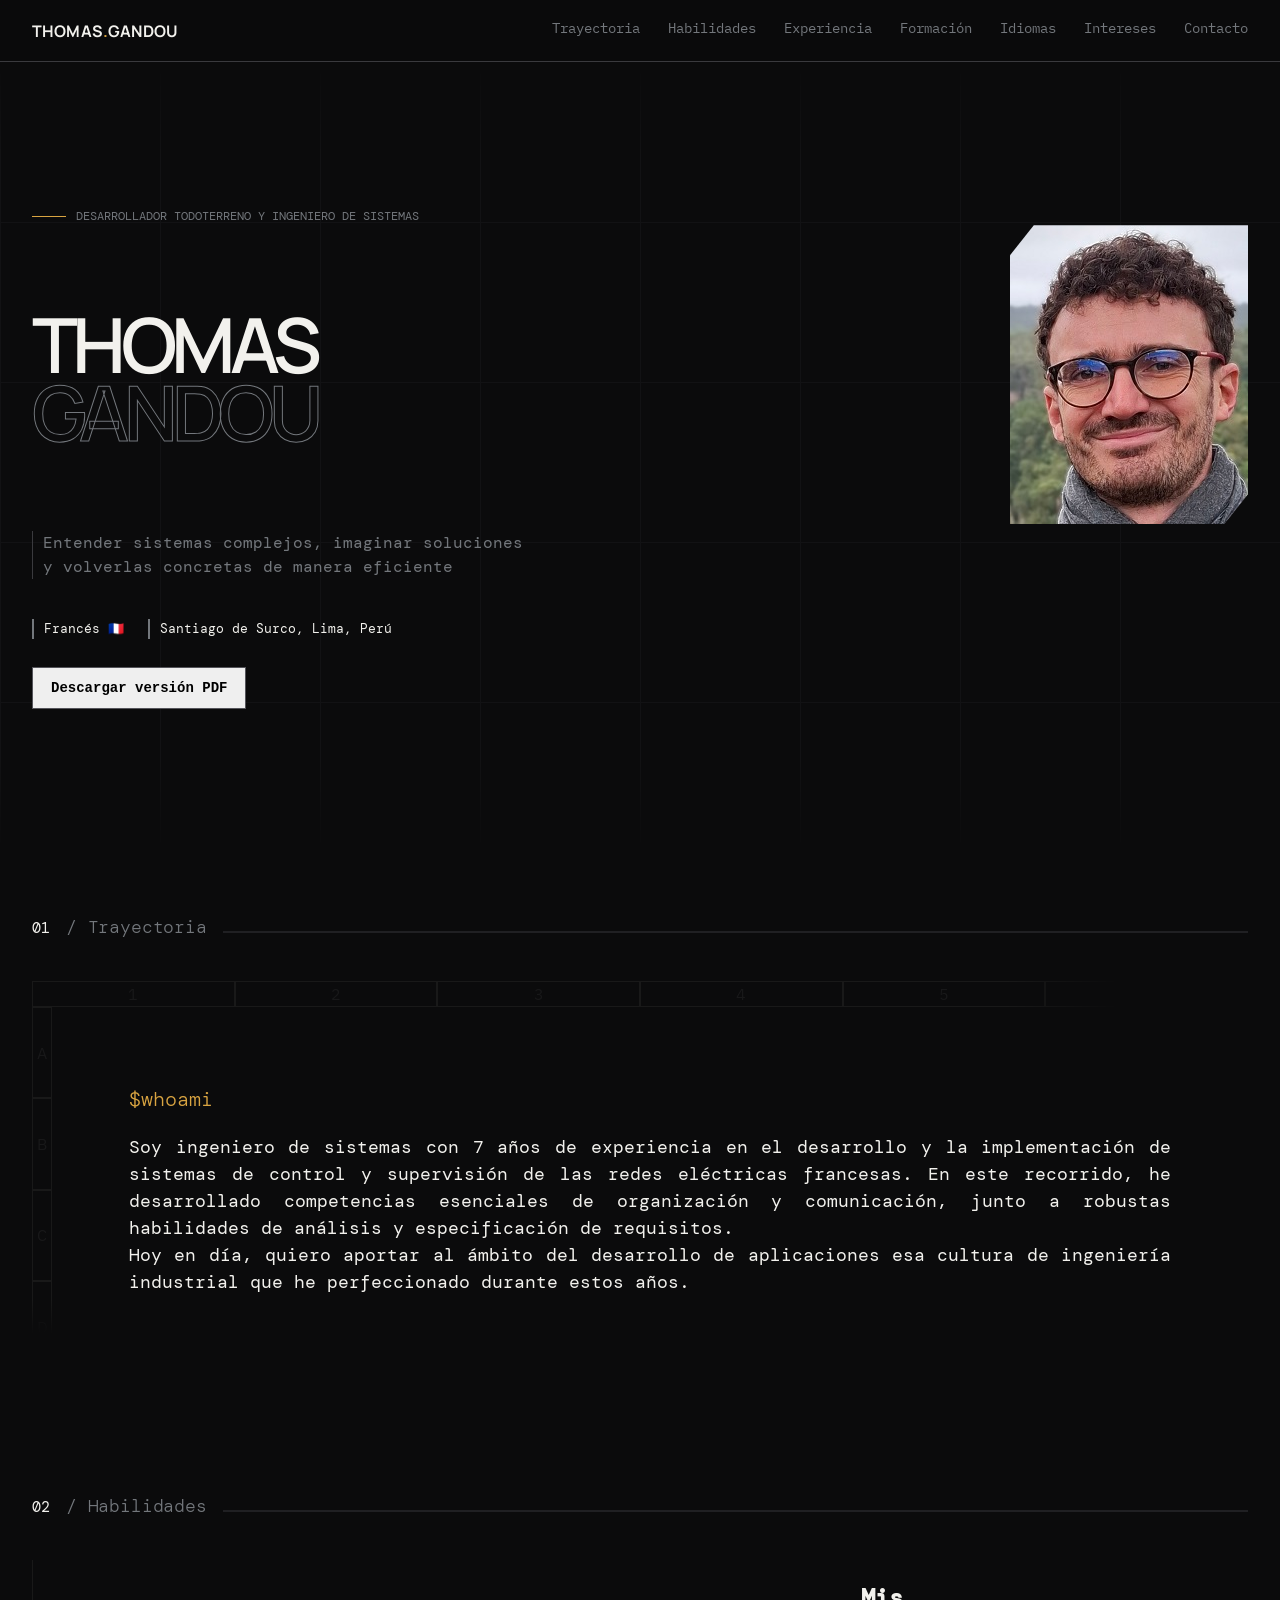
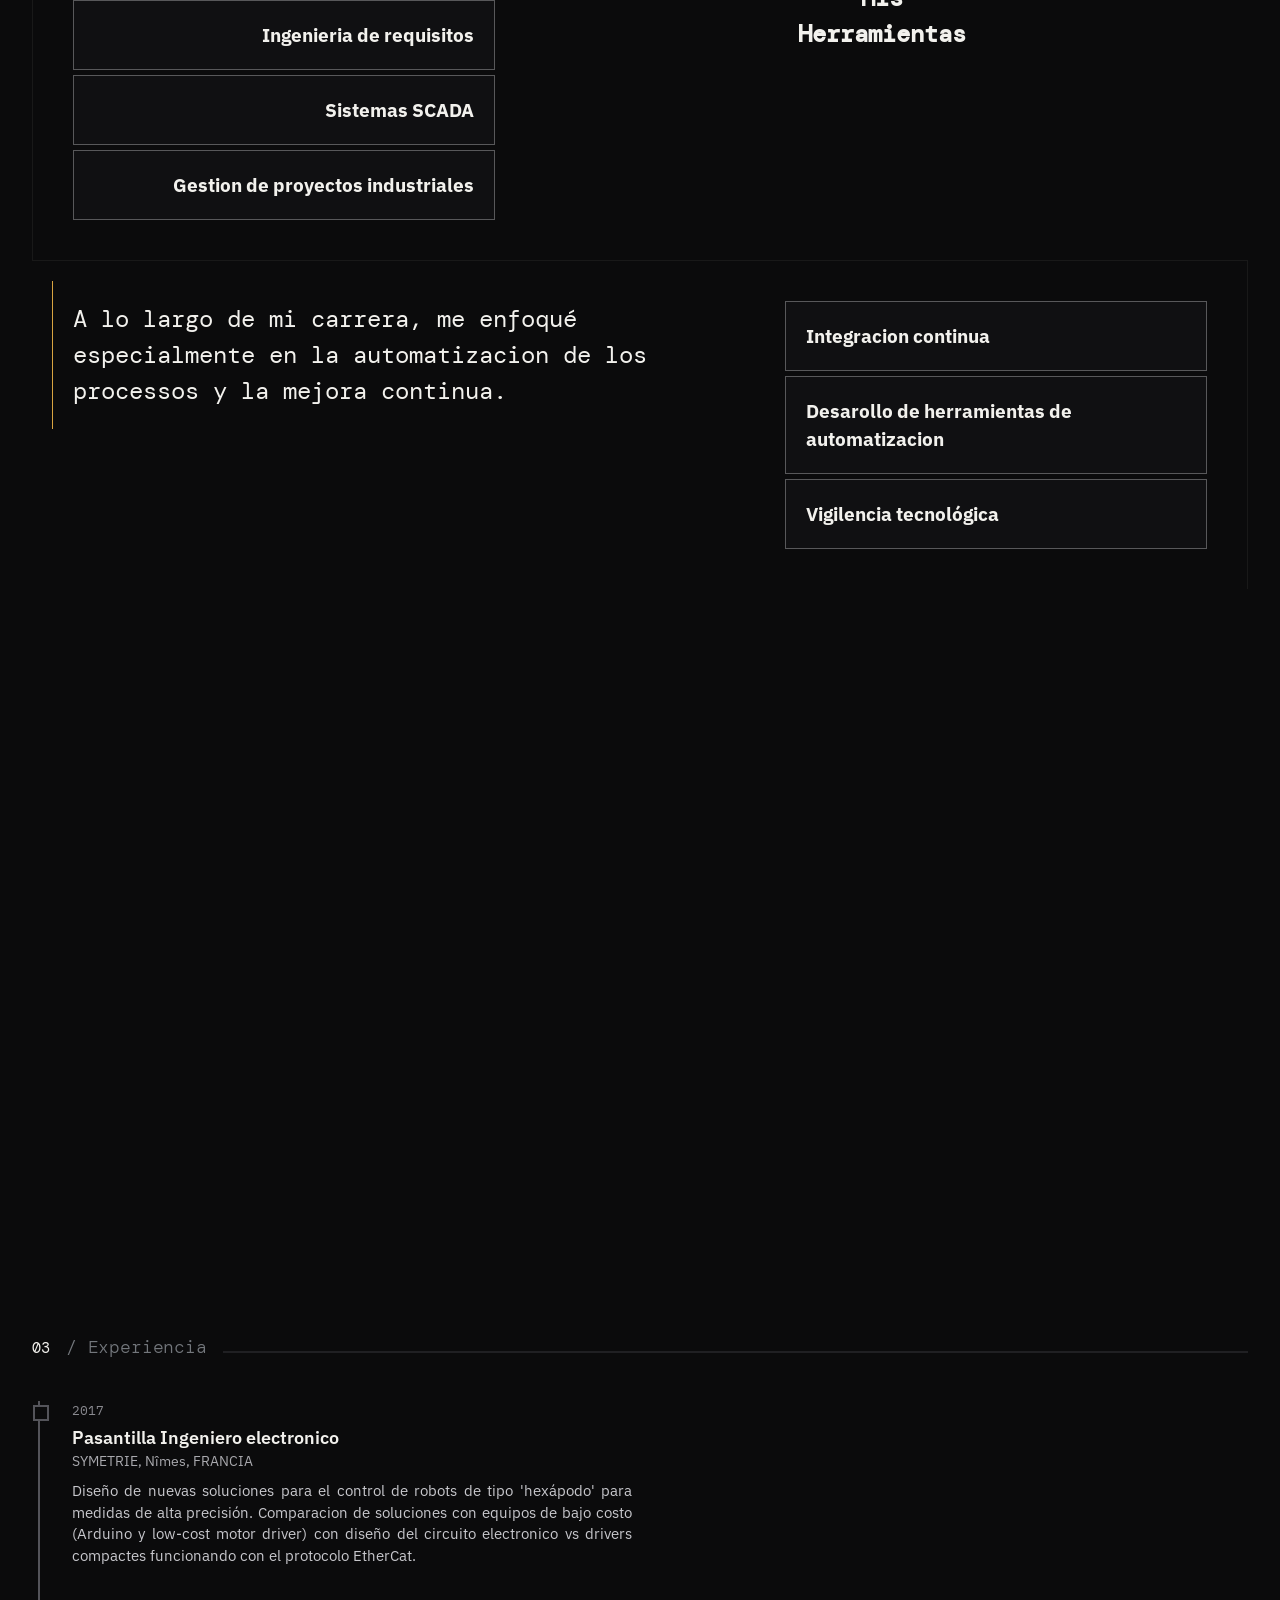
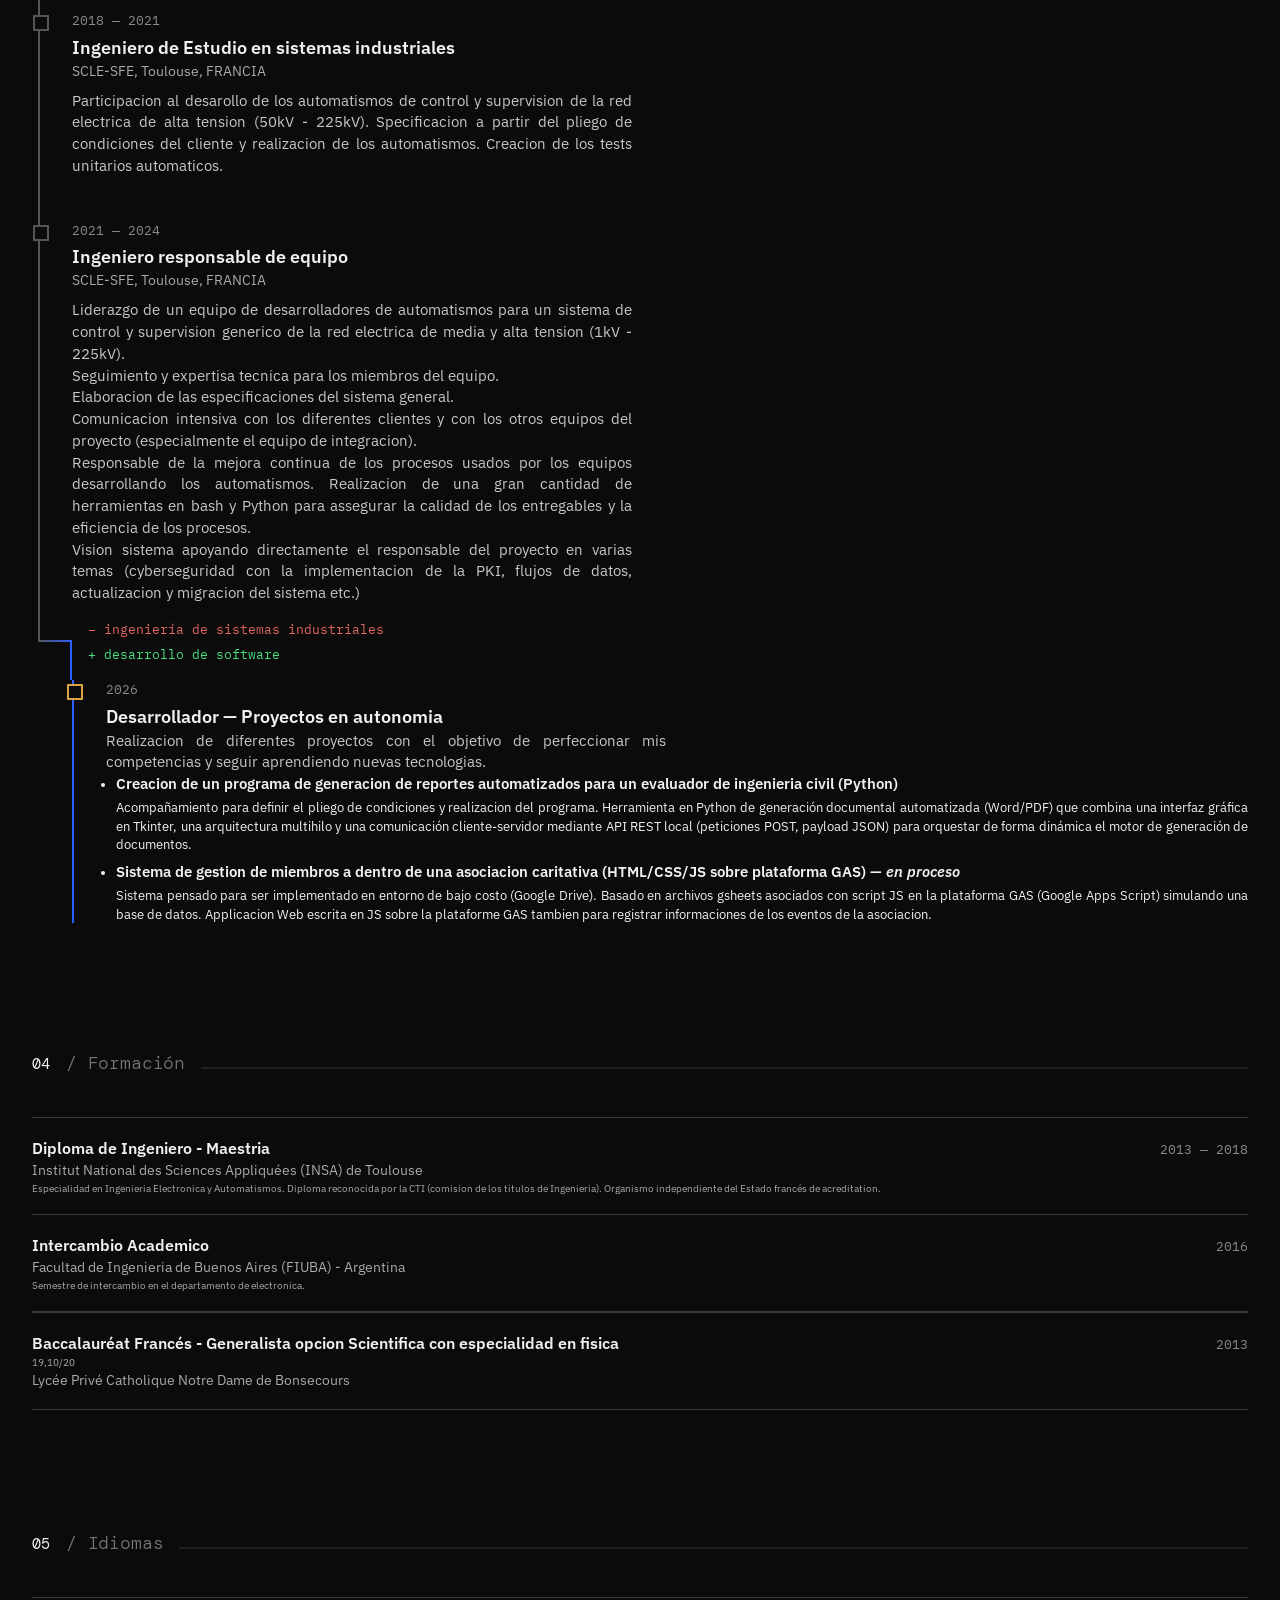
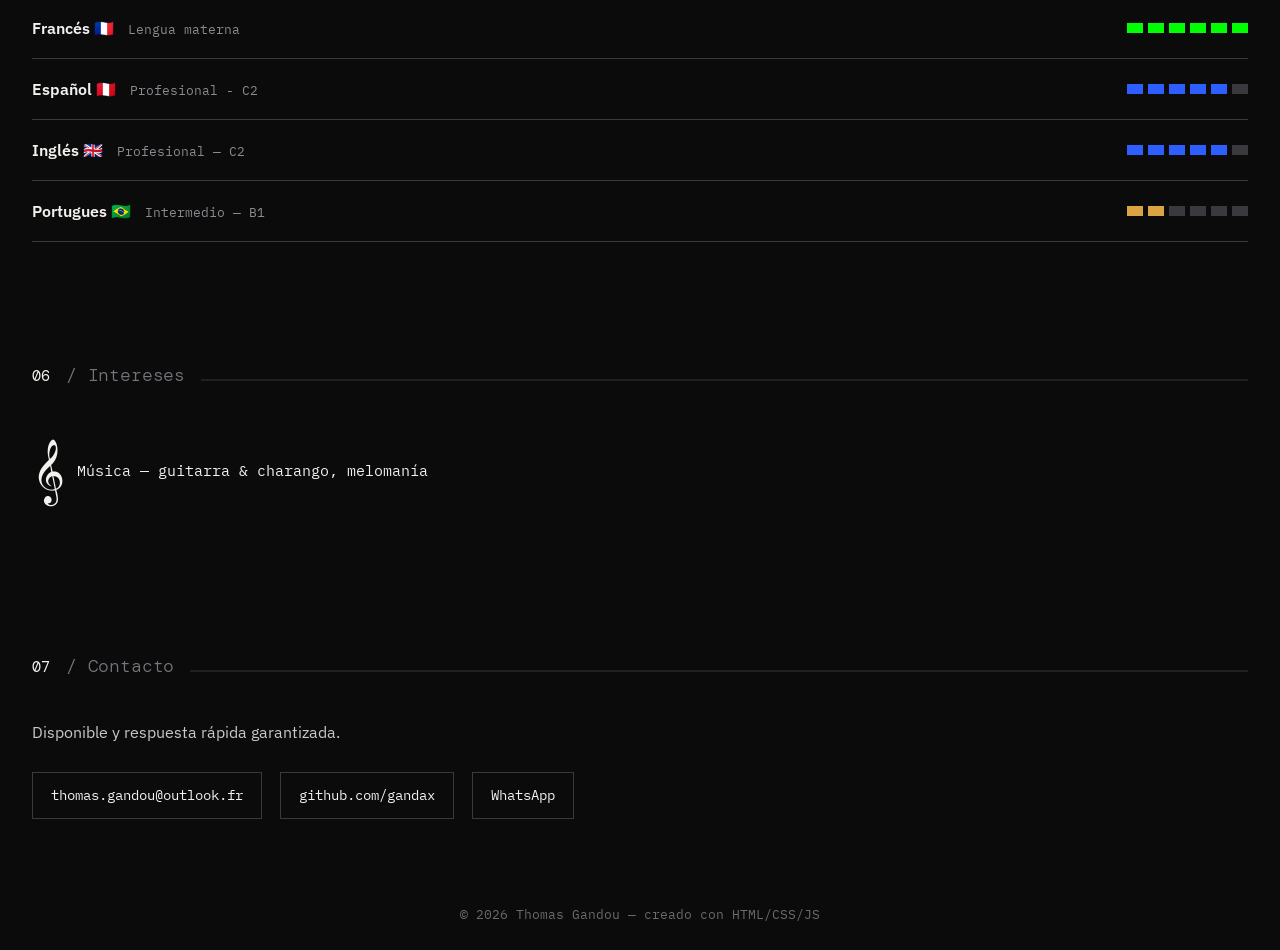
==== commit ec0a4dbc: "Modifications pour ajout du CV en PDF" ====
--- a/index.html
+++ b/index.html
@@ -3,7 +3,7 @@
 <head>
   <meta charset="UTF-8">
   <meta name="viewport" content="width=device-width, initial-scale=1">
-  <title>Thomas Gandou — Desarrollador Python</title>
+  <title>Thomas Gandou</title>
   <link rel="stylesheet" href="style.css">
   <link rel="preconnect" href="https://fonts.googleapis.com">
   <link rel="preconnect" href="https://fonts.gstatic.com" crossorigin>
@@ -48,6 +48,9 @@
       <div>Francés 🇫🇷</div>
       <div>Santiago de Surco, Lima, Perú</div>
     </div>
+    <div class="button-section"></div>
+      <button class="pdf-button opacity-in d5"><a href="cv_pdf/cv_Thomas Gandou.pdf" target="_blank" rel="noopener">Descargar versión PDF</a></button>
+    </div>
   </div>
 </section>
 
@@ -142,7 +145,7 @@
         <div class="tl-period">2017</div>
         <div class="tl-role">Pasantilla Ingeniero electronico</div>
         <div class="tl-org">SYMETRIE, Nîmes, FRANCIA</div>
-        <p class="tl-desc">Diseño de nuevas soluciones para el control de robots de tipo 'hexápodo' para medidas de alta precision. Comparacion de soluciones con equipos de bajo costo (Arduino y low-cost motor driver) con diseño del circuito electronico vs drivers compactes funcionando con el protocolo EtherCat. </p>
+        <p class="tl-desc">Diseño de nuevas soluciones para el control de robots de tipo 'hexápodo' para medidas de alta precisión. Comparacion de soluciones con equipos de bajo costo (Arduino y low-cost motor driver) con diseño del circuito electronico vs drivers compactes funcionando con el protocolo EtherCat. </p>
       </div>
       <div class="tl-item">
         <div class="tl-period">2018 — 2021</div>
@@ -232,7 +235,7 @@
         <div class="lang-level"><span class="filled"></span><span class="filled"></span><span class="filled"></span><span class="filled"></span><span class="filled"></span><span></span></div>
       </div>      
       <div class="lang-item alt">
-        <div><span class="lang-name">Portugues 🇧🇷</span><span class="lang-label">Principiante — A2</span></div>
+        <div><span class="lang-name">Portugues 🇧🇷</span><span class="lang-label">Intermedio — B1</span></div>
         <div class="lang-level"><span class="filled"></span><span class="filled"></span><span></span><span></span><span></span><span></span></div>
       </div>
     </div>
--- a/style.css
+++ b/style.css
@@ -65,7 +65,10 @@
     letter-spacing:0.01em;
     font-family: var(--manrope);
 }
-.brand span{color:var(--orange);}
+.brand span{
+    color:var(--orange);
+}
+
 .navlinks{
     display:flex; 
     gap:28px; 
@@ -80,7 +83,7 @@
 }
 .navlinks a:hover, .navlinks a:focus-visible{
     color:var(--paper);
-    border-color:var(--blue);
+    border-color:var(--orange);
 }
 
 /* ==============================================================
@@ -215,6 +218,29 @@
     padding-left:10px;
 }
 
+.button-section{
+    display:flex; 
+    gap:18px; 
+    flex-wrap:wrap; 
+    margin-top:28px;
+    margin-left: 10px;
+}
+
+.pdf-button{
+    border:1px solid var(--line-soft); 
+    padding:12px 18px; 
+    font-family:var(--mono); 
+    font-size:14px;
+    font-weight: 600;
+    transition:border-color .15s, color .15s, background .15s;
+}
+
+.pdf-button:hover{
+    border-color:var(--orange); 
+    background:var(--muted);
+    color:var(--orange);
+}
+
 .opacity-in{
     opacity:0; 
     transform:translateY(14px); 
@@ -226,9 +252,18 @@
 .d3{animation-delay:.75s;} 
 .d4{animation-delay: 1s;}
 
-@keyframes riseIn{to{opacity:1; transform:translateY(0);}}
+@keyframes riseIn{
+    to{
+        opacity:1; 
+        transform:translateY(0);
+    }
+}
 @media (prefers-reduced-motion:reduce){
-.opacity-in{animation:none; opacity:1; transform:none;}
+    .opacity-in{
+        animation:none; 
+        opacity:1; 
+        transform:none;
+    }
 }
 
 /* ==============================================================
@@ -441,26 +476,49 @@
                         Section EXPERIENCE
 =================================================================*/
 
-.timeline{border-left:2px solid var(--line-soft); margin-left:6px;}
-.timeline.dev{border-left:2px solid var(--blue); margin-left:40px;}
+.timeline{
+    border-left:2px solid var(--line-soft); 
+    margin-left:6px;
+}
+.timeline.dev{
+    border-left:2px solid var(--blue);
+    margin-left:40px;
+}
 .tl-item{
-position:relative;
-padding:0 0 44px 32px;
+    position:relative;
+    padding:0 0 44px 32px;
 }
 .tl-item:last-child{padding-bottom:0;}
 .tl-item::before{
-content:"";
-position:absolute; left:-7px; top:4px;
-width:12px; height:12px;
-background:var(--ink);
-border:2px solid var(--line-soft);
+    content:"";
+    position:absolute; left:-7px; top:4px;
+    width:12px; height:12px;
+    background:var(--ink);
+    border:2px solid var(--line-soft);
 }
 .timeline.dev .tl-item::before{border-color:var(--blue);}
 .timeline.dev .tl-item.alt::before{border-color:var(--orange);}
-.tl-period{font-family:var(--mono); font-size:12.5px; color:#8a8a90; margin-bottom:4px;}
-.tl-role{font-size:18px; font-weight:600;}
-.tl-org{font-size:14px; color:#a9a9ae; margin-bottom:8px;}
-.tl-desc{font-size:14.5px; color:#c7c7cc; max-width:560px; text-align: justify;}
+.tl-period{
+    font-family:var(--mono); 
+    font-size:12.5px; 
+    color:#8a8a90; 
+    margin-bottom:4px;
+}
+.tl-role{
+    font-size:18px; 
+    font-weight:600;
+}
+.tl-org{
+    font-size:14px; 
+    color:#a9a9ae; 
+    margin-bottom:8px;
+}
+.tl-desc{
+    font-size:14.5px; 
+    color:#c7c7cc; 
+    max-width:560px; 
+    text-align: justify;
+}
 
 .list-desc {
     font-size:12.5px;
@@ -480,14 +538,39 @@
 }
 
 /* ---------- PIVOT: le coude du virage de carrière ---------- */
-.pivot{position:relative; height:76px;}
-.pivot .seg-a{position:absolute; left:6px; top:0; width:2px; height:36px; background:var(--line-soft);}
-.pivot .seg-b{position:absolute; left:6px; top:36px; width:34px; height:2px; background:linear-gradient(to right, var(--line-soft), var(--blue));}
-.pivot .seg-c{position:absolute; left:38px; top:36px; width:2px; height:40px; background:var(--blue);}
+.pivot{
+    position:relative; 
+    height:76px;
+}
+.pivot .seg-a{
+    position:absolute; 
+    left:6px; 
+    top:0; 
+    width:2px; 
+    height:36px; 
+    background:var(--line-soft);
+}
+.pivot .seg-b{
+    position:absolute; 
+    left:6px; 
+    top:36px; 
+    width:34px; 
+    height:2px; 
+    background:linear-gradient(to right, var(--line-soft), var(--blue));
+}
+.pivot .seg-c{
+    position:absolute; 
+    left:38px; 
+    top:36px; 
+    width:2px; 
+    height:40px; 
+    background:var(--blue);
+}
+
 .pivot-tag{
-margin-left:56px; padding-top:16px;
-display:inline-flex; flex-direction:column; gap:6px;
-font-family:var(--mono); font-size:12.5px;
+    margin-left:56px; padding-top:16px;
+    display:inline-flex; flex-direction:column; gap:6px;
+    font-family:var(--mono); font-size:12.5px;
 }
 .diff-minus{color:#e2685f;}
 .diff-minus::before{content:"− "; }
@@ -498,47 +581,107 @@
                         Section EDUCATiON
 =================================================================*/
 
-.edu-list{display:flex; flex-direction:column;}
+.edu-list{
+    display:flex; 
+    flex-direction:column;
+}
 .edu-item{
-display:flex; justify-content:space-between; align-items:baseline;
-padding:18px 0; border-top:1px solid var(--line);
-gap:20px; flex-wrap:wrap;
-}
-.edu-item:last-child{border-bottom:1px solid var(--line);}
-.edu-title{font-weight:600; font-size:16px;}
-.edu-school{font-size:14px; color:#a9a9ae;}
-.edu-period{font-family:var(--mono); font-size:12.5px; color:#8a8a90; white-space:nowrap;}
-.edu-description{font-size:10px; color:#a9a9ae;}
+    display:flex; 
+    justify-content:space-between; 
+    align-items:baseline;
+    padding:18px 0; 
+    border-top:1px solid var(--line);
+    gap:20px; 
+    flex-wrap:wrap;
+}
+.edu-item:last-child{
+    border-bottom:1px solid var(--line);
+}
+.edu-title{
+    font-weight:600; 
+    font-size:16px;
+}
+.edu-school{
+    font-size:14px; 
+    color:#a9a9ae;
+}
+.edu-period{
+    font-family:var(--mono); 
+    font-size:12.5px; 
+    color:#8a8a90; 
+    white-space:nowrap;
+}
+.edu-description{
+    font-size:10px; 
+    color:#a9a9ae;
+}
 
 /* ---------- LANGUAGES ---------- */
-.lang-list{display:flex; flex-direction:column;}
+.lang-list{
+    display:flex; 
+    flex-direction:column;
+}
 .lang-item{
-display:flex; justify-content:space-between; align-items:center;
-padding:18px 0; border-top:1px solid var(--line);
-gap:20px; flex-wrap:wrap;
-}
-.lang-item:last-child{border-bottom:1px solid var(--line);}
-.lang-name{font-weight:600; font-size:16px; min-width:140px;}
-.lang-label{font-family:var(--mono); font-size:12.5px; color:#8a8a90; margin-left:14px;}
-.lang-level{display:flex; gap:5px;}
+    display:flex; 
+    justify-content:space-between; 
+    align-items:center;
+    padding:18px 0; 
+    border-top:1px solid var(--line);
+    gap:20px; 
+    flex-wrap:wrap;
+}
+.lang-item:last-child{
+    border-bottom:1px solid var(--line);
+}
+.lang-name{
+    font-weight:600; 
+    font-size:16px; 
+    min-width:140px;
+}
+.lang-label{
+    font-family:var(--mono); 
+    font-size:12.5px; 
+    color:#8a8a90; 
+    margin-left:14px;
+}
+.lang-level{
+    display:flex; 
+    gap:5px;
+}
 .lang-level span{
-width:16px; height:10px;
-background:var(--line);
-}
-.lang-level span.filled{background:var(--blue);}
-.lang-item.alt .lang-level span.filled{background:var(--orange);}
-.lang-item.full .lang-level span.filled{background:rgba(0,255,0,1);}
+    width:16px; 
+    height:10px;
+    background:var(--line);
+}
+.lang-level span.filled{
+    background:var(--blue);
+}
+.lang-item.alt .lang-level span.filled{
+    background:var(--orange);
+}
+.lang-item.full .lang-level span.filled{
+    background:rgba(0,255,0,1);
+}
 
 /* ==============================================================
                         Section INTERETS
 =================================================================*/
 
 .staff-wrap{
-display: flex;
-align-items: center;
-}
-.staff-clef{fill:var(--blue); font-family: Georgia, "Times New Roman", serif; font-size:56px}
-.staff-label{fill:var(--paper); font-family:var(--mono); font-size:15px; margin-left:12px}
+    display: flex;
+    align-items: center;
+}
+.staff-clef{
+    fill:var(--blue); 
+    font-family: Georgia, "Times New Roman", serif; 
+    font-size:56px
+}
+.staff-label{
+    fill:var(--paper); 
+    font-family:var(--mono); 
+    font-size:15px; 
+    margin-left:12px
+}
 
 /* ==============================================================
                         Section CONTACT
@@ -577,7 +720,7 @@
 }
 
 @media (max-width:768px){
-.navlinks{display:none;}
-section{padding:64px 0;}
-.hero{min-height:80vh;}
+    .navlinks{display:none;}
+    section{padding:64px 0;}
+    .hero{min-height:80vh;}
 }
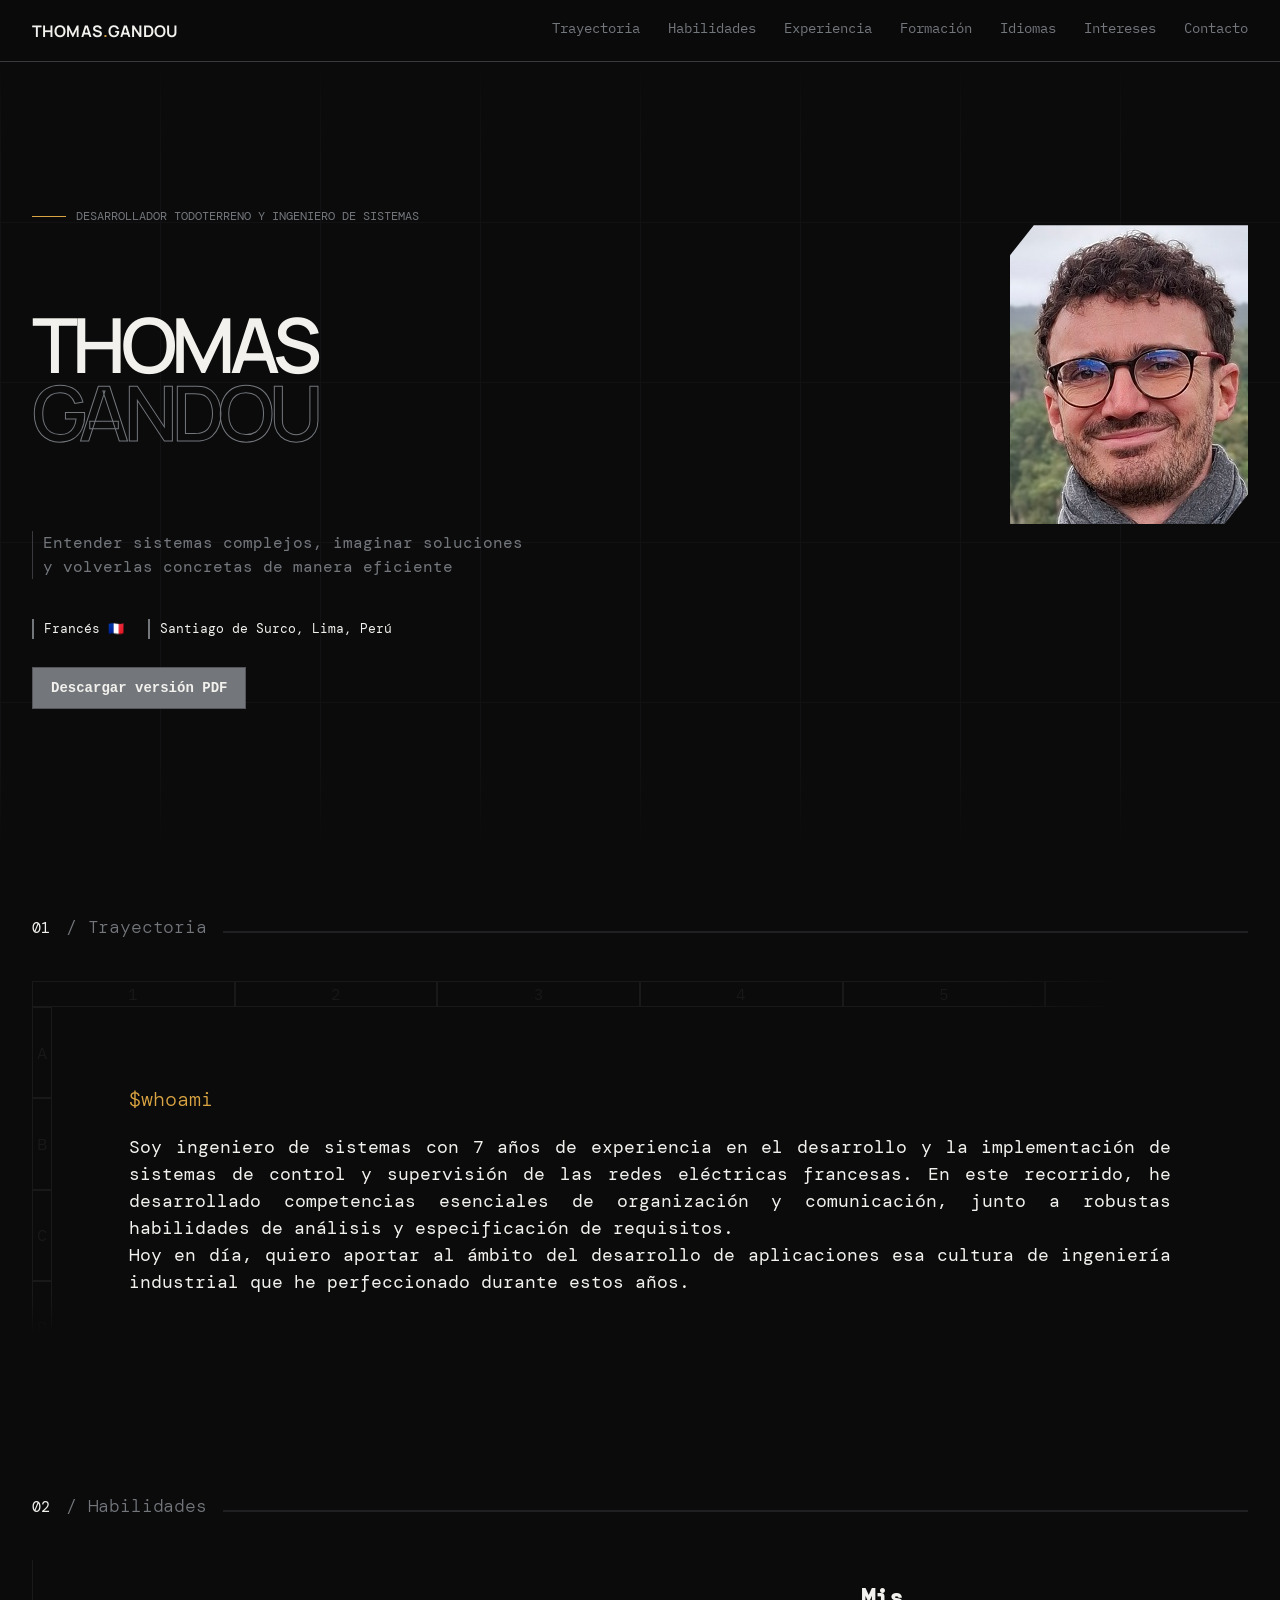
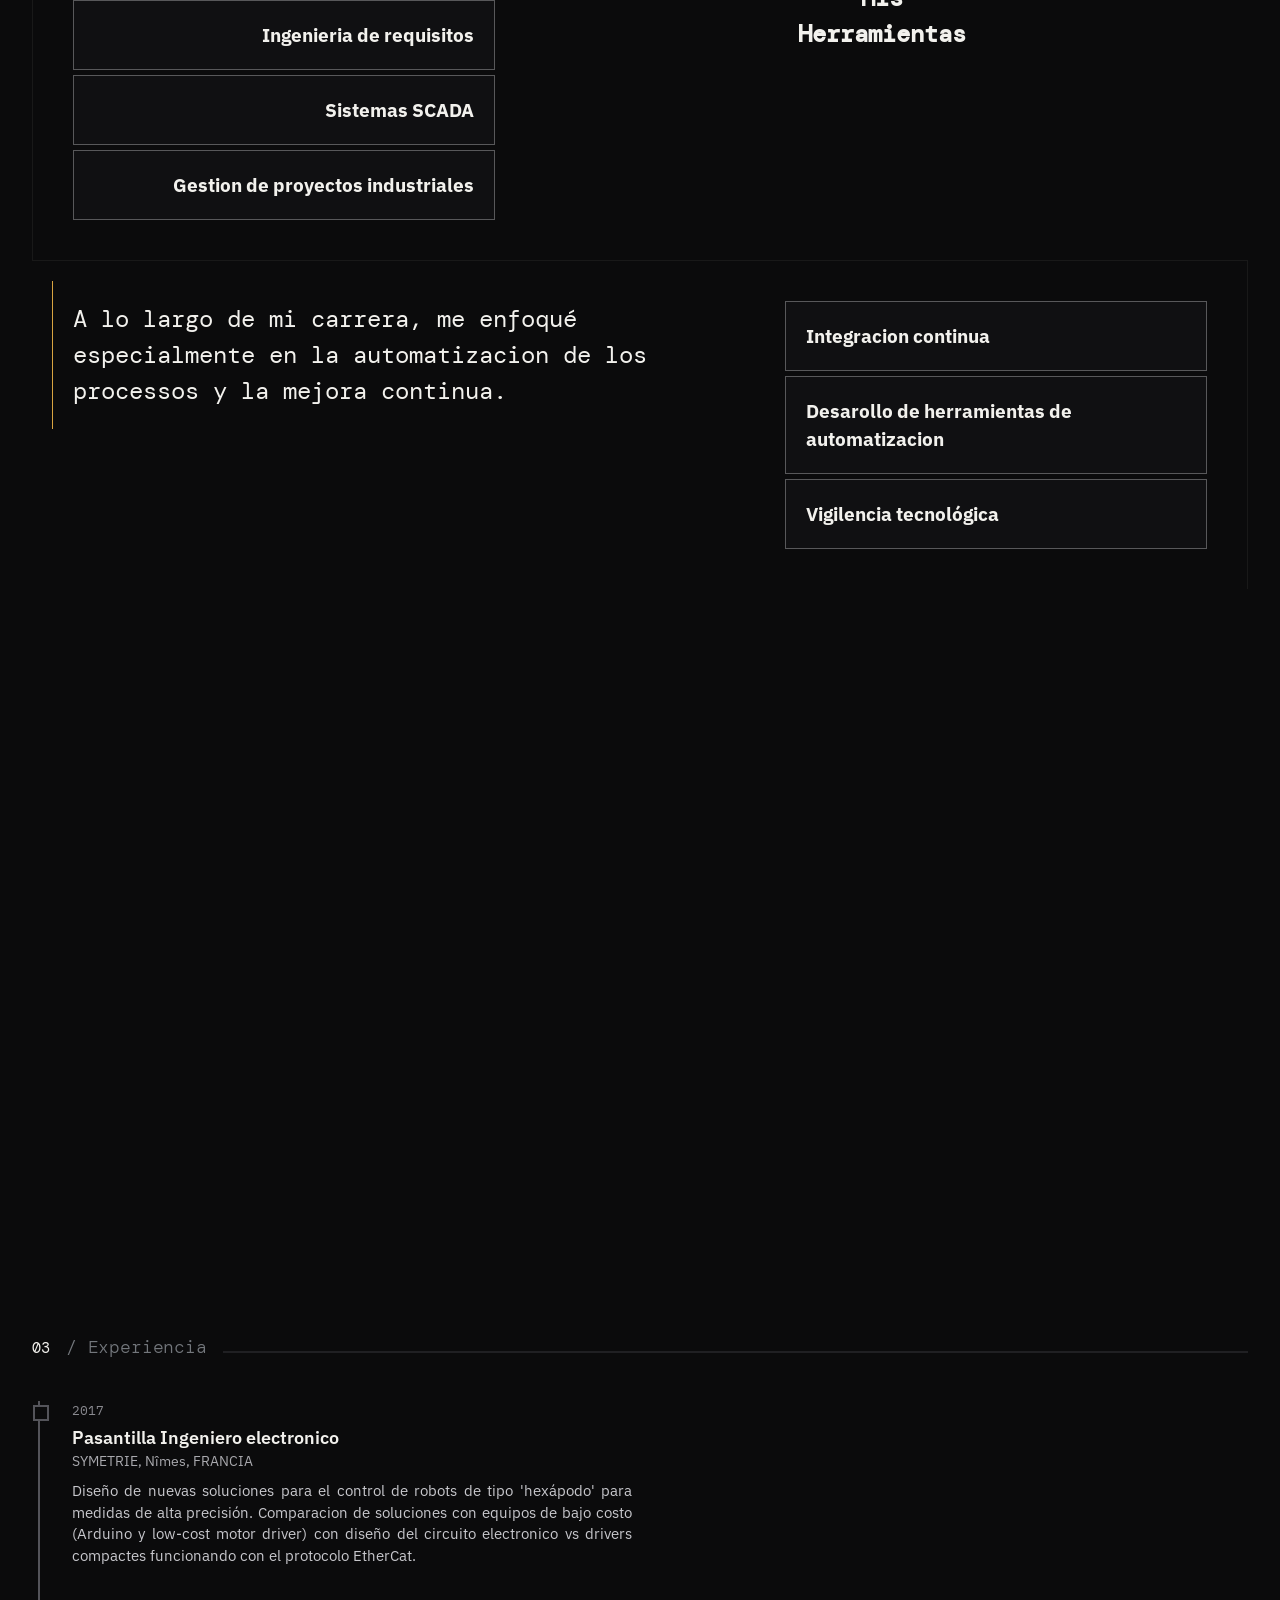
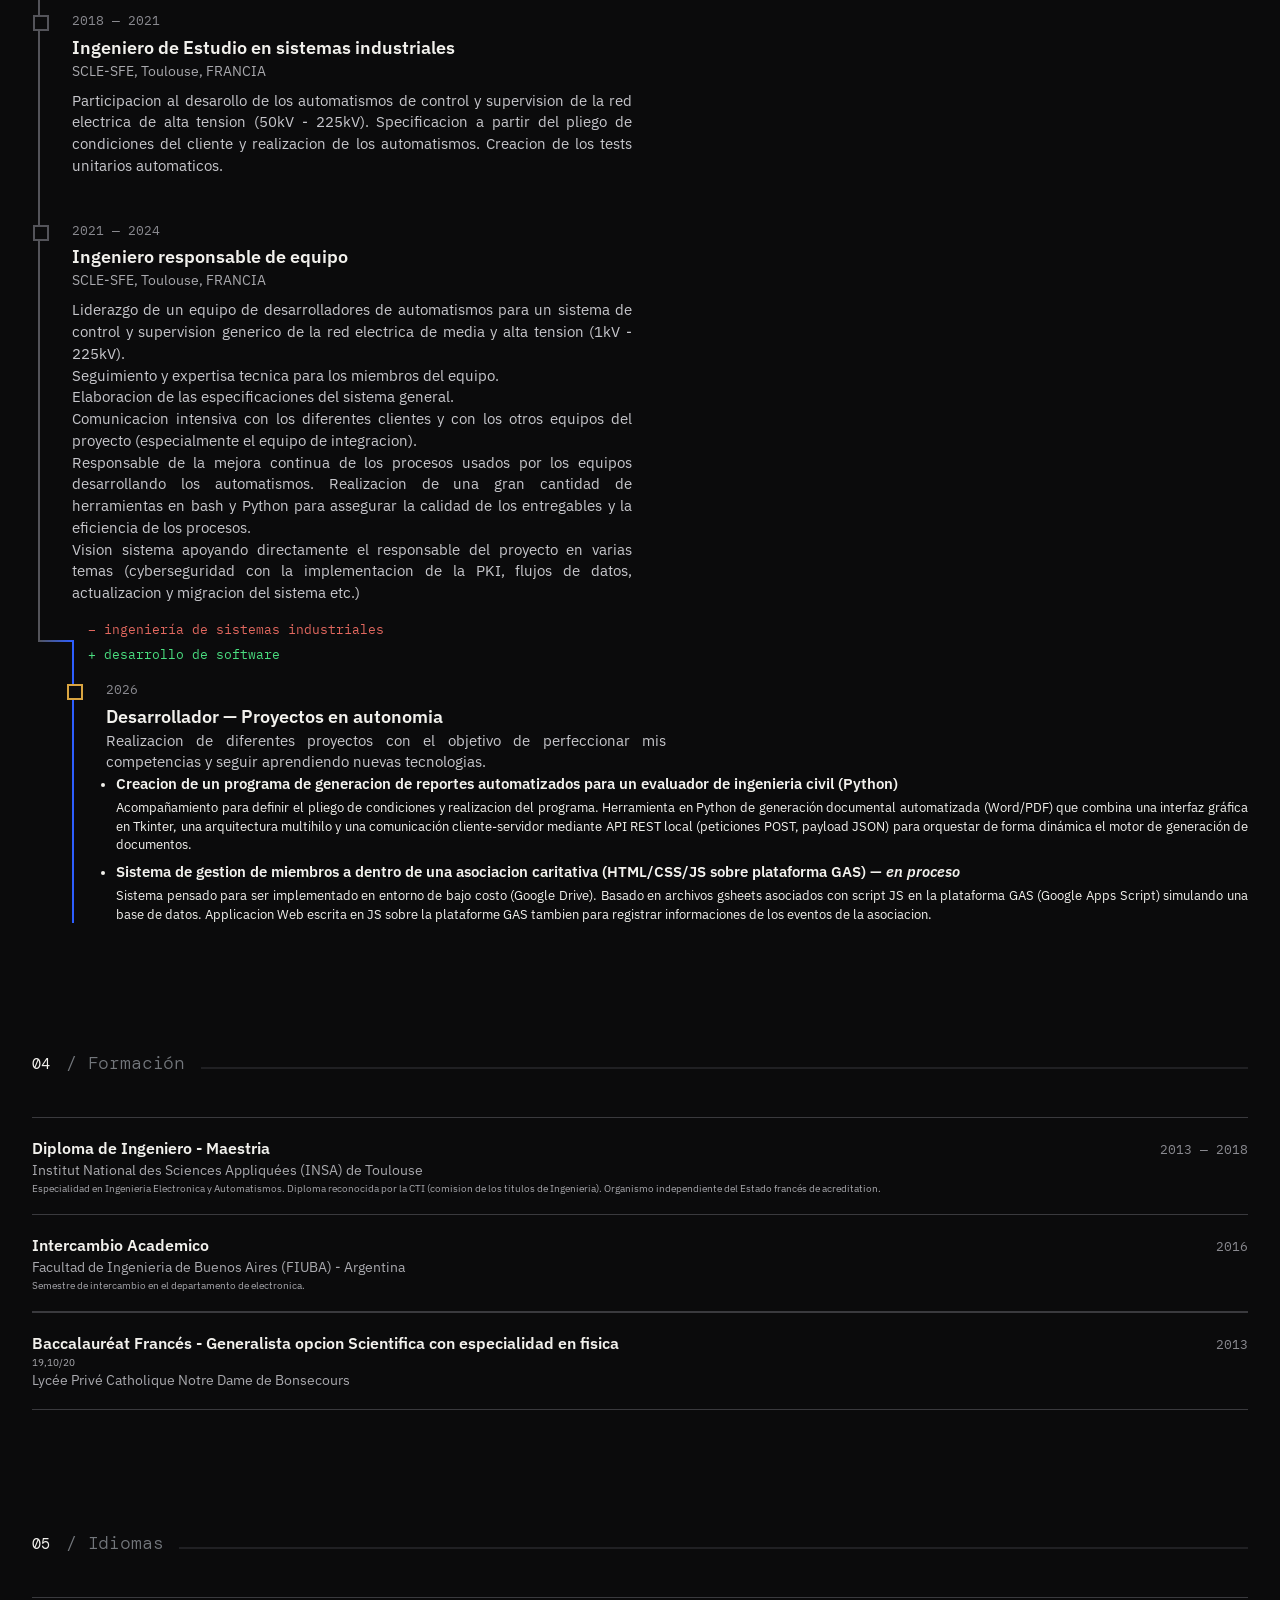
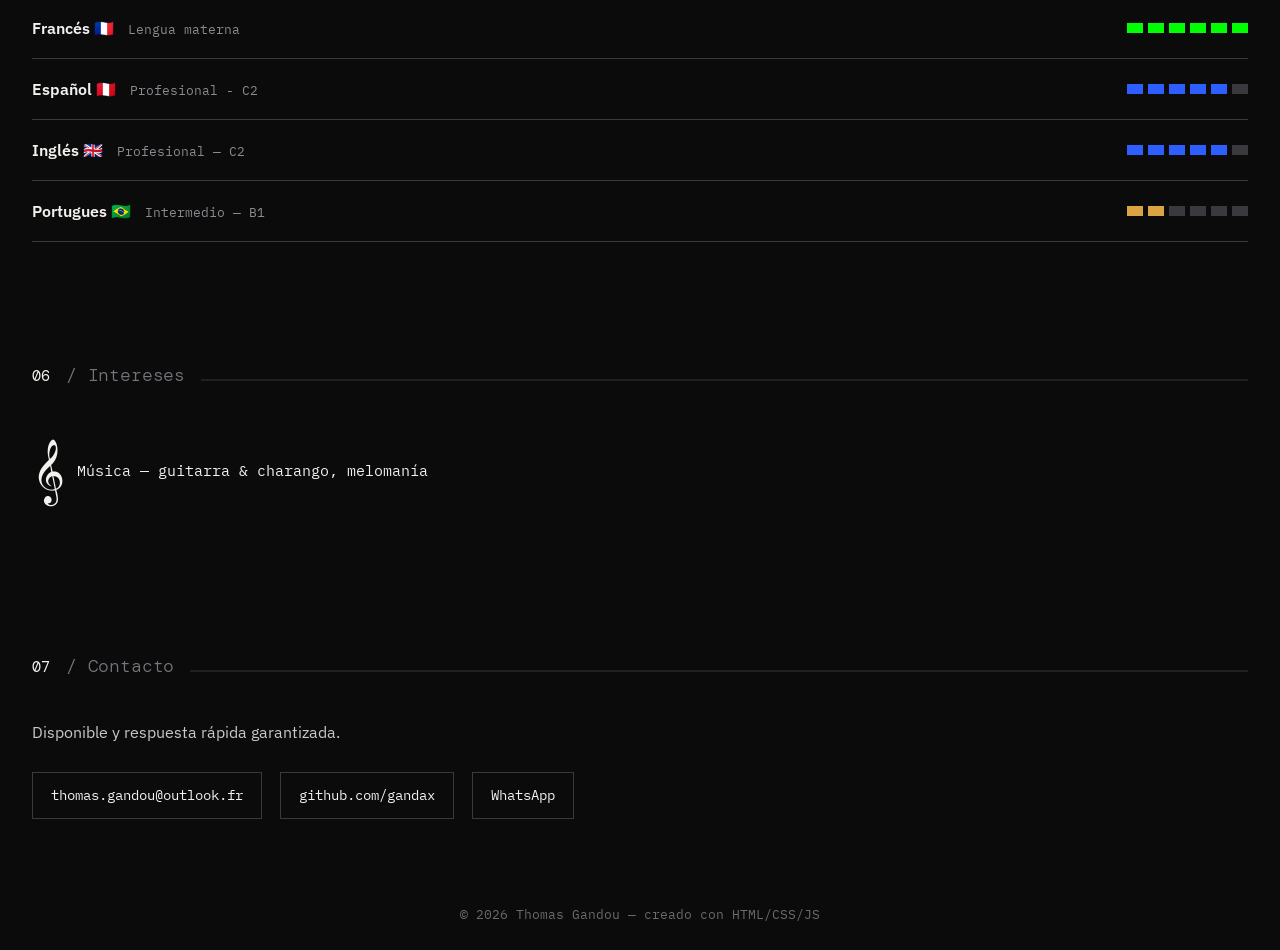
==== commit 192d291e: "Corrections mineures : modification bouton correction lien site web dans PDF Correction ligne dans t" ====
--- a/index.html
+++ b/index.html
@@ -49,7 +49,7 @@
       <div>Santiago de Surco, Lima, Perú</div>
     </div>
     <div class="button-section"></div>
-      <button class="pdf-button opacity-in d5"><a href="cv_pdf/cv_Thomas Gandou.pdf" target="_blank" rel="noopener">Descargar versión PDF</a></button>
+      <button class="pdf-button opacity-in d4"><a href="cv_pdf/cv_Thomas Gandou.pdf" target="_blank" rel="noopener">Descargar versión PDF</a></button>
     </div>
   </div>
 </section>
--- a/style.css
+++ b/style.css
@@ -232,12 +232,14 @@
     font-family:var(--mono); 
     font-size:14px;
     font-weight: 600;
+    background:var(--muted);
+    color:var(--paper);
     transition:border-color .15s, color .15s, background .15s;
 }
 
 .pdf-button:hover{
     border-color:var(--orange); 
-    background:var(--muted);
+    background:var(--paper);
     color:var(--orange);
 }
 
@@ -560,7 +562,7 @@
 }
 .pivot .seg-c{
     position:absolute; 
-    left:38px; 
+    left:40px; 
     top:36px; 
     width:2px; 
     height:40px; 
